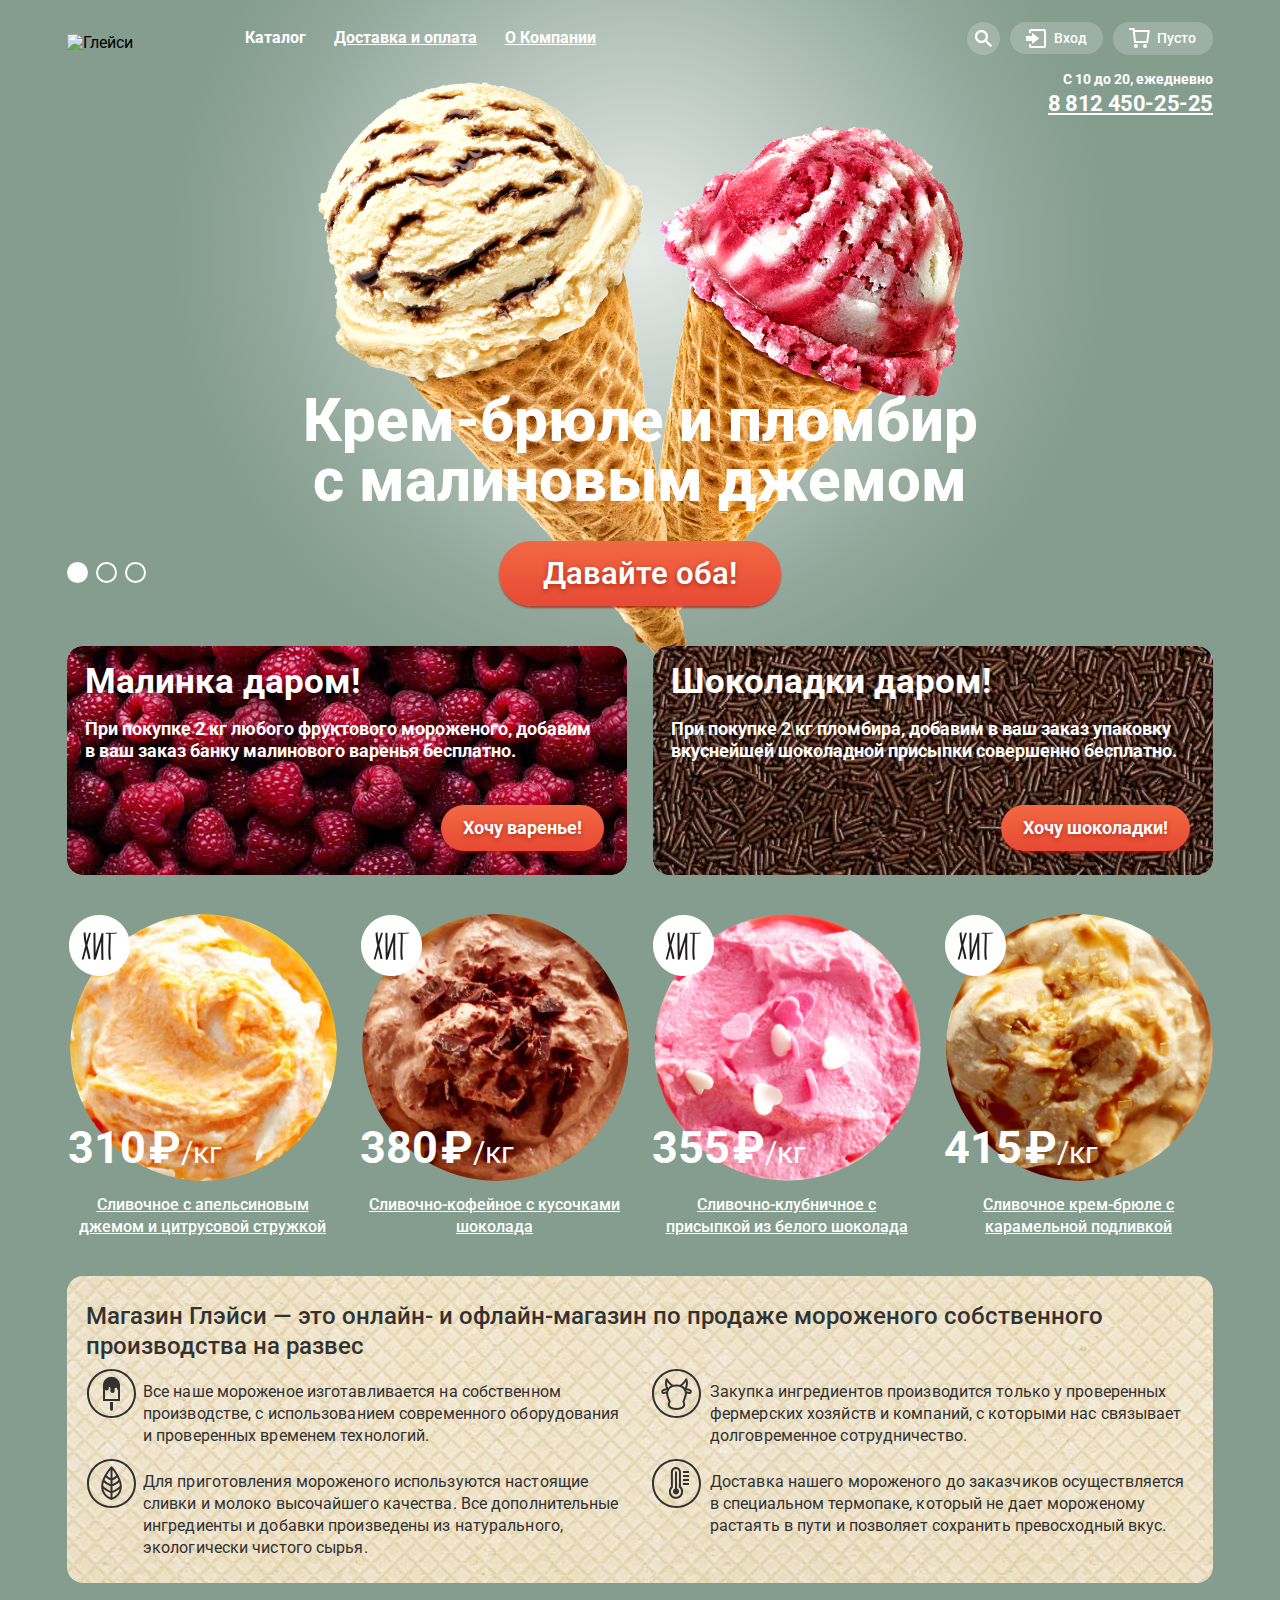
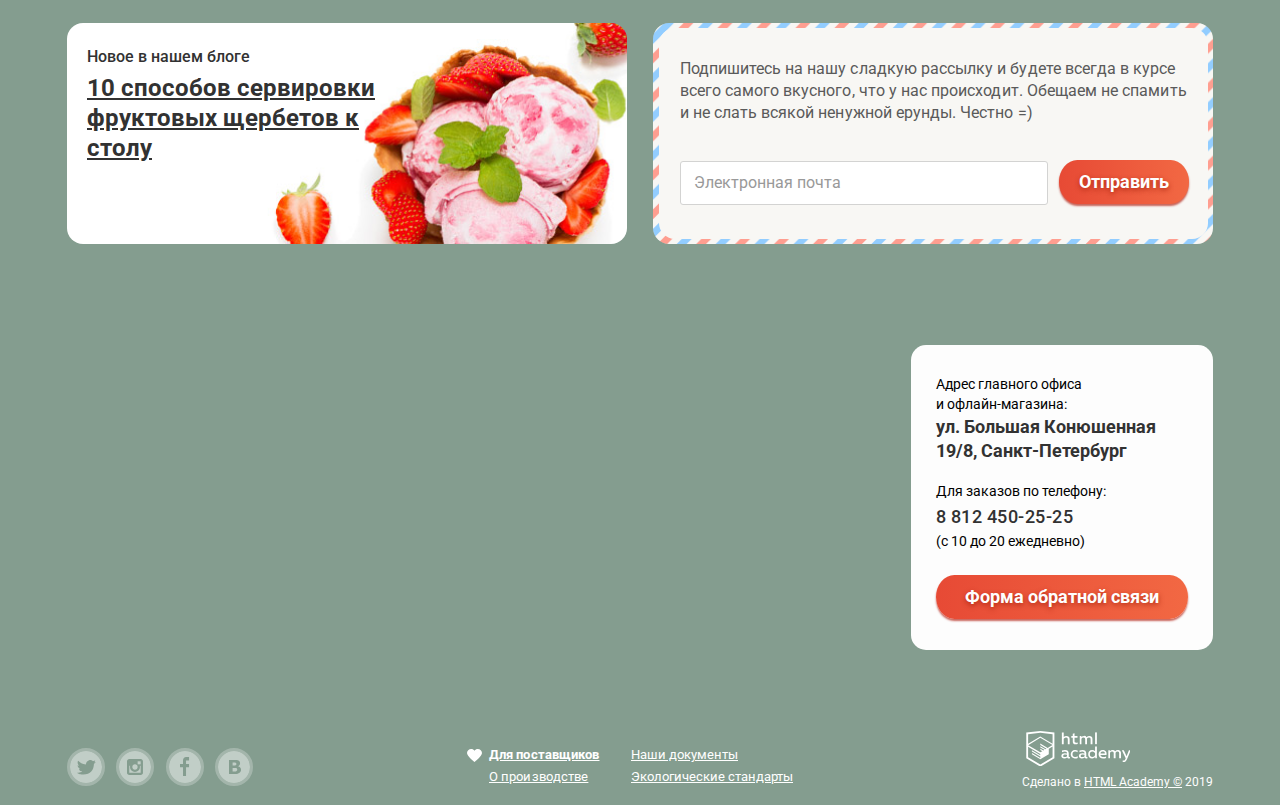
==== index.html @ bfd686e1 "исправления по замечаниям на базовые критерии. без форматирования кода" ====
<!DOCTYPE html>
<html lang="ru">
<head>
  <meta charset="utf-8">
  <title>HTML Academy: Глейси</title>
  <link href="https://fonts.googleapis.com/css?family=Roboto:400,500,700&display=swap&subset=cyrillic" rel="stylesheet">
  <link rel="stylesheet" href="css/normalize.css">
  <link rel="stylesheet" href="css/style.css">
</head>
<body>
<input class="visibility-hidden" type="radio" id="product-1" name="toggle" checked>
<input class="visibility-hidden" type="radio" id="product-2" name="toggle">
<input class="visibility-hidden" type="radio" id="product-3" name="toggle">
<div class="site-wrapper">
  <header class="main-header content-center">
    <div class="logo-index">
      <a><img src="img/logo.svg" width="154" height="64" alt="Глейси"></a>
    </div>
    <nav class="main-navigation list-none">
      <ul>
        <li class="upper-level"><a class="nav-up-anchor">Каталог</a>
          <ul class="main-navigation-catalog">
            <li>
              <a href="#" class="a-bold">Новинки</a>
            </li>
            <li>
              <a href="catalog.html">Сливочное</a>
            </li>
            <li>
              <a href="#">Щербеты</a>
            </li>
            <li>
              <a href="#">Фруктовый лёд</a>
            </li>
            <li>
              <a href="#">Мелорин</a>
            </li>
          </ul>
        </li>
        <li class="upper-level"><a href="#" class="nav-up-anchor">Доставка и оплата</a></li>
        <li class="upper-level"><a href="#" class="nav-up-anchor">О Компании</a></li>
      </ul>
    </nav>
    <div class="btn-search">
      <button class="btn-search"><span class="visibility-hidden">Поиск</span></button>
      <form action="https://echo.htmlacademy.ru/" name="search-form" method="get">
        <label for="search-field" class="visibility-hidden">Введите запрос для поиска</label>
        <input type="text" name="search-input" id="search-field" autofocus placeholder="Что ищем?">
      </form>
    </div>
    <div class="btn-user-navigation">
      <button class="btn-user-navigation">Вход</button>
      <div class="logon-div">
        <form action="https://echo.htmlacademy.ru/" name="logon-form" method="post">
          <label for="email-field" class="visibility-hidden">Введите логин для входа</label>
          <input type="email" name="email-input" id="email-field" placeholder="Электронная почта">
          <label for="password-field" class="visibility-hidden">Введите пароль для входа</label>
          <input type="password" name="password-input" id="password-field" placeholder="Пароль">
          <button type="submit" name="submit-logon-form" id="submit-logon" class="submit-logon">Войти</button>
          <div class="rem">
            <a href="#">Забыли пароль?</a>
            <a href="#">Новая регистрация</a>
          </div>
        </form>

      </div>
    </div>
    <div class="btn-shopping-basket">
      <button class="btn-shopping-basket">Пусто</button>
    </div>
  </header>

  <main class="main-index">
    <div class="sliders-offers-wrap content-center">
      <div class="sliders-offers">
        <div class="breadcrumbs-contacts">
          <div class="contacts">
            <p class="time">С 10 до 20, ежедневно</p>
            <a href="tel:+78124502525">8 812 450-25-25</a>
          </div>
        </div>
        <div class="fon-gradient"></div>
        <div class="slider-controls">
          <label for="product-1">Первый</label>
          <label for="product-2">Второй</label>
          <label for="product-3">Третий</label>
        </div>
        <div class="slider-block-1" id="slide1">
          <div class="slider-imgs">
            <div class="slider-img-0">
              <img src="img/slider-1-0.png" width="647" height="584" alt="Крем-брюле и пломбир с малиновым джемом">
            </div>
          </div>
          <div class="slider-order">
            <h3 class="slide-title">
              Крем-брюле и пломбир с малиновым джемом
            </h3>
            <a class="button slide-button" href="#">Давайте оба!</a></div>
        </div>

        <div class="slider-block-2" id="slide2">
          <div class="slider-imgs">
            <div class="slider-img-0">
              <img src="img/slider-2-0.png" width="644" height="582" alt="Шоколадный пломбир и лимонный сорбет">
            </div>
          </div>
          <div class="slider-order">
            <h3 class="slide-title">
              Шоколадный пломбир и лимонный сорбет
            </h3>
            <a class="button slide-button" href="#">Давайте оба!</a></div>
        </div>

        <div class="slider-block-3" id="slide3">
          <div class="slider-imgs">
            <div class="slider-img-0">
              <img src="img/slider-3-0.png" width="639" height="582" alt="Пломбир с помадкой и клубничный щербет">
            </div>
          </div>
          <div class="slider-order">
            <h3 class="slide-title">
              Пломбир с помадкой и клубничный щербет
            </h3>
            <a class="button slide-button" href="#">Давайте оба!</a></div>
        </div>
        <div class="promo-block">
          <div class="promo-1">
            <h3>Малинка даром!</h3>
            <p>При покупке 2 кг любого фруктового мороженого, добавим в ваш заказ банку малинового варенья бесплатно.</p>
            <a class="button" href="#">Хочу варенье!</a>
          </div>
          <div class="promo-2">
            <h3>Шоколадки даром!</h3>
            <p>При покупке 2 кг пломбира, добавим в ваш заказ упаковку вкуснейшей шоколадной присыпки совершенно бесплатно.
            </p>
            <a class="button" href="#">Хочу шоколадки!</a>
          </div>
        </div>
      </div>
    </div>
    <div class="product-wrap content-center">
      <div class="assortment list-none">
        <ul>
          <li class="product hit">
            <div class="product">
              <a href="#" class="img-product">
                <img src="img/catalog-1.jpg" width="267" height="267"
                     alt="Сливочное с апельсиновым джемом и цитрусовой стружкой" class="product">
              </a>
              <div class="price-description">
                <p class="price">310<span class="kg">/кг</span></p>
                <a href="#" class="product">Сливочное с апельсиновым джемом и цитрусовой стружкой</a>
              </div>
              <a class="button quick-view" href="#">Быстрый просмотр</a>
            </div>

          </li>

          <li class="product hit">
            <div class="product">
              <a href="#" class="img-product">
                <img src="img/catalog-2.jpg" width="267" height="267"
                     alt="Сливочно-кофейное с кусочками шоколада"
                     class="product">
              </a>
              <div class="price-description">
                <p class="price">380<span class="kg">/кг</span></p>
                <a href="#" class="product">Сливочно-кофейное с кусочками шоколада</a>
              </div>
              <a class="button quick-view" href="#">Быстрый просмотр</a>
            </div>

          </li>
          <li class="product hit">
            <div class="product">
              <a href="#" class="img-product">
                <img src="img/catalog-3.jpg" width="267" height="267"
                     alt="Сливочно-клубничное с присыпкой из белого шоколада"
                     class="product">
              </a>
              <div class="price-description">
                <p class="price">355<span class="kg">/кг</span></p>
                <a href="#" class="product">Сливочно-клубничное с присыпкой из белого шоколада</a>
              </div>
              <a class="button quick-view" href="#">Быстрый просмотр</a>
            </div>

          </li>
          <li class="product hit">
            <div class="product">
              <a href="#" class="img-product">
                <img src="img/catalog-4.jpg" width="267" height="267"
                     alt="Сливочное крем-брюле с карамельной подливкой"
                     class="product">
              </a>
              <div class="price-description">
                <p class="price">415<span class="kg">/кг</span></p>
                <a href="#" class="product">Сливочное крем-брюле с карамельной подливкой</a>

              </div>
              <a class="button quick-view" href="#">Быстрый просмотр</a>
            </div>

          </li>
        </ul>
      </div>
    </div>
    <h1 class="visibility-hidden">Глэйси — магазин по продаже мороженого собственного производства</h1>
    <div class="features-wrap content-center">
      <section class="features list-none">
        <h2>Магазин Глэйси — это онлайн- и офлайн-магазин по продаже мороженого собственного производства на развес</h2>
        <ul class="features">
          <li class="production">Все наше мороженое изготавливается на собственном производстве, с использованием
            современного оборудования и проверенных временем технологий.
          </li>
          <li class="ingredients">Закупка ингредиентов производится только у проверенных фермерских хозяйств и
            компаний, с которыми нас связывает долговременное сотрудничество.
          </li>
          <li class="manufacturing">Для приготовления мороженого используются настоящие сливки и молоко высочайшего
            качества. Все дополнительные ингредиенты и добавки произведены из натурального, экологически чистого
            сырья.
          </li>
          <li class="delivery">Доставка нашего мороженого до заказчиков осуществляется в специальном термопаке,
            который не дает мороженому растаять в пути и позволяет сохранить превосходный вкус.
          </li>
        </ul>
      </section>
    </div>
    <div class="news-subscription content-center">
      <article class="news-blog">
        <h2 class="news">Новое в нашем блоге</h2>
        <a href="#">10 способов сервировки фруктовых щербетов к столу</a>
      </article>
      <section class="subscription">
        <h2 class="visibility-hidden">Подпишитесь на нашу рассылку</h2>
        <div class="mail-content">
          <p>Подпишитесь на нашу сладкую рассылку и будете всегда в курсе всего самого вкусного, что у нас происходит.
            Обещаем не спамить и не слать всякой ненужной ерунды. Честно =)</p>
          <form action="https://echo.htmlacademy.ru/" name="subscription-form" method="post">
            <label for="subscription-email-field" class="visibility-hidden">Введите почту для подписки</label>
            <input type="email" name="subscription-email" id="subscription-email-field" placeholder="Электронная почта">
            <button type="submit" name="submit-subscription" id="submit-subscription-field" class="submit-subscription-field">Отправить</button>
          </form>
        </div>
      </section>
    </div>

    <div class="map-space">

      <iframe src="https://www.google.com/maps/embed?pb=!1m18!1m12!1m3!1d1998.5991043651616!2d30.320894616010335!3d59.938794181876204!2m3!1f0!2f0!3f0!3m2!1i1024!2i768!4f13.1!3m3!1m2!1s0x4696310fca5ba729%3A0xea9c53d4493c879f!2z0JHQvtC70YzRiNCw0Y8g0JrQvtC90Y7RiNC10L3QvdCw0Y8g0YPQuy4sIDE5LCDQodCw0L3QutGCLdCf0LXRgtC10YDQsdGD0YDQsywgMTkxMTg2!5e0!3m2!1sru!2sru!4v1561750440657!5m2!1sru!2sru" height="430" style="border:0" allowfullscreen></iframe>
      <div class="adress-wrap content-center">
        <div class="address">
          <p>Адрес главного офиса
            и офлайн-магазина:
          </p>
          <address>
            ул. Большая Конюшенная 19/8, Санкт-Петербург
          </address>
          <p>Для заказов по телефону:</p>
          <a href="tel:+78124502525">8 812 450-25-25</a>
          <p>(с 10 до 20 ежедневно)</p>
          <button class="btn-feedback feedback-btn" id="feedback-btn">Форма обратной связи</button>
        </div>
      </div>
    </div>
  </main>

  <footer class="main-footer content-center">
    <section class="footer-social list-none">
      <h2 class="visibility-hidden">Мы в социальных сетях</h2>
      <ul class="social-buttons">
        <li class="btn-twitter"><a href="https://twitter.com/#" target="_blank"><span class="visibility-hidden">twitter</span></a></li>
        <li class="btn-instagram"><a href="https://www.instagram.com/#" target="_blank"><span class="visibility-hidden">instagram</span></a></li>
        <li class="btn-facebook"><a href="https://www.facebook.com/#" target="_blank"><span class="visibility-hidden">facebook</span></a></li>
        <li class="btn-vk"><a href="https://vk.com/#" target="_blank"><span class="visibility-hidden">В контакте</span></a></li>
      </ul>
    </section>
    <section class="footer-info list-none">
      <h2 class="visibility-hidden">Информация и документы</h2>
      <ul class="footer-info">
        <li><a href="#" class="a-bold">Для поставщиков</a></li>
        <li><a href="#">Наши документы</a></li>
        <li><a href="#">О производстве</a></li>
        <li><a href="#">Экологические стандарты</a></li>
      </ul>
    </section>
    <section class="footer-copyrigh">
      <h2 class="visibility-hidden">Копирайт академии</h2>
      <a href="https://htmlacademy.ru/intensive/htmlcss" target="_blank"><img src="img/logo-htmlacademy-small.svg" width="108" height="39" alt="HTML Academy"></a>
      <p>Сделано в <a class="footer-href" href="https://htmlacademy.ru/intensive/htmlcss" target="_blank">HTML Academy ©</a> 2019</p>
    </section>
  </footer>
</div>

<div class="full-screen-field"></div>
<section class="feedback">

  <h2 class="visibility-hidden">Задайте свой вопрос</h2>
  <p>Мы обязательно вам ответим!</p>
  <form action="https://echo.htmlacademy.ru/" name="feedback-form" method="post">
    <label for="feedback-name-field" class="visibility-hidden">Введите Ваше имя</label>
    <input type="text" name="feedback-name" id="feedback-name-field" placeholder="Как вас зовут?" required>
    <label for="feedback-email-field" class="visibility-hidden">Введите почту для обратной связи</label>
    <input type="email" name="feedback-email" id="feedback-email-field" placeholder="Ваша почта для ответа?" required>
    <label for="feedback-question-field" class="visibility-hidden">Введите вопрос</label>
    <textarea name="feedback-question" id="feedback-question-field" cols="50" rows="6"
              placeholder="Напишите что-нибудь..." required></textarea>
    <button type="submit" name="submit-feedback-form" id="submit-feedback" class="submit-feedback">Отправить</button>
    <button type="button" class="feedback-close"><img src="img/feedback-close.svg" width="18" height="17" alt="Закрыть окно обратной связи"></button>
  </form>

</section>

<script src="js/script.js"></script>
</body>
</html>
---- css/style.css ----
html {
  box-sizing: border-box;
}

*, *::before, *::after {
  box-sizing: inherit;
}

body {
  width: 1200px;
  margin: 0 auto;

  background-color: #849d8f;

  font-family: "Roboto", "Arial", sans-serif;
}

img {
  max-width: 100%;
}

.visibility-hidden {
  position: absolute;
  top: 550px;

  clip: rect(0 0 0 0);

  width: 1px;
  height: 1px;
  margin: -1px;
}


.weight::after {
  content: " кг х";
}

.basket-price::after, .basket-price-summ::after {
  content: " Руб.";
}

span.kg::before {
  margin-left: 3px;

  content: "₽";

  font-size: 45px;
  font-weight: bold;
}

.main-footer a, .contacts a, .breadcrumbs a {
  color: #ffffff;
}

.main-footer a:hover, .contacts a:hover, .breadcrumbs a:hover {
  color: #ffbc9e;
}

.main-footer a:active, .main-header a:active, .breadcrumbs a:active {
  color: #ffbc9e;
}

.list-none ul {
  list-style-type: none;
}

.main-navigation a {
  color: #ffffff;

  font-size: 16px;
  font-weight: bold;
  line-height: 18px;
}

.main-navigation-catalog a {
  text-decoration: none;

  color: #323232;

  font-size: 14px;
  font-weight: normal;
  line-height: 16px;
}

.footer-info .a-bold {
  font-weight: bold;
}

.main-navigation-catalog li:hover {
  background-color: #fbded7;
}

.main-navigation-catalog li:active {
  color: #323232;
  background-color: #f6b5a5;
}

.main-navigation-catalog a:active {
  color: #323232;
}

.main-navigation-catalog .menu-activ {
  background-color: #d07058;
}

.menu-activ a {
  cursor: pointer;

  color: #ffffff;
}

.upper-level > a {
  padding-top: 6px;
  padding-right: 14px;
  padding-bottom: 7px;
  padding-left: 14px;

  border-radius: 16px;
}

.upper-level:hover > a, .nav-up-anchor:focus {
  cursor: pointer;
  text-decoration: none;

  color: #323232;
  background-color: rgb(247, 246, 243);
}

.upper-level > a:active {
  cursor: pointer;
  text-decoration: none;

  color: #323232;
  background-color: rgb(247, 246, 243);
  box-shadow: inset 0px 2px 1px 0px rgba(105, 105, 105, 1);
}


.btn-user-navigation, .btn-shopping-basket {
  color: #ffffff;

  font-size: 14px;
  font-weight: 500;
  line-height: 16px;
}

.btn-shopping-basket .filled {
  position: relative;

  color: #323232;
}

.logon-div a {
  color: #323232;
}

.contacts {
  color: #ffffff;

  font-size: 14px;
  font-weight: bold;
  line-height: 16px;
}

.contacts a {
  letter-spacing: -0.4px;

  font-size: 22px;
  line-height: 24px;
}

section.features {
  margin-top: -63px;

  border-radius: 16px;
  background-image: url("../img/background-features.jpg");
}

.features h2 {
  color: #323232;

  font-size: 24px;
  font-weight: 500;
  line-height: 30px;
}

.features li {
  letter-spacing: 0.1px;
  word-spacing: 0px;

  color: #323232;

  font-size: 16px;
  font-weight: normal;
  line-height: 22px;
}

article.news-blog {
  width: 560px;
  min-height: 220px;
  margin-bottom: 20px;

  border-radius: 16px;
  background-image: url("../img/background-strawberry.jpg");
  background-size: cover;
}

.news-blog h2 {
  margin-top: 23px;
  margin-bottom: 5px;
  margin-left: 20px;
  padding-right: 230px;

  color: #323232;

  font-size: 16px;
  font-weight: 500;
  line-height: 22px;
}

.news-blog a {
  display: block;

  max-width: 310px;
  padding-left: 20px;

  color: #323232;

  font-size: 24px;
  font-weight: bold;
  line-height: 30px;
}

section.subscription {
  position: relative;

  width: 560px;
  min-height: 220px;
  margin-bottom: 20px;

  border-radius: 16px;
  background-image: url("../img/mail-background.png");
  background-size: cover;
}

div.mail-content {
  position: relative;
  top: 0;
  right: 0;
  bottom: 0;
  left: 0;

  width: 549px;
  min-height: 211px;
  margin: 5px auto;

  border-radius: 16px;
  background-color: #f8f7f4;
}

.mail-content p {
  margin-top: 30px;
  margin-left: 21px;
  padding-right: 10px;

  letter-spacing: 0.05px;
}

.subscription p {
  margin-top: 0px;
  padding-top: 30px;

  color: #5a5a5a;

  font-size: 16px;
  font-weight: normal;
  line-height: 22px;
}

.subscription input {
  color: #999999;

  font-size: 16px;
  font-weight: normal;
  line-height: 24px;
}

.subscription button {
  color: #fefefe;
  border: none;

  font-size: 18px;
  font-weight: bold;
  line-height: 24px;
}

.footer-info a {
  color: #ffffff;

  font-size: 13px;
  font-weight: normal;
  line-height: 18px;
}


.footer-copyrigh, .footer-copyrigh a {
  color: #fefefe;

  font-size: 12px;
  font-weight: normal;
  line-height: 18px;
}

.breadcrumbs a {
  font-size: 14px;
  font-weight: normal;
  line-height: 16px;
}

.breadcrumbs li:last-of-type a {
  color: #ffffff;
}

.header-catalog {
  color: #ffffff;

  font-size: 35px;
  font-weight: bold;
  line-height: 41px;
}

.price {
  color: #ffffff;

  font-size: 45px;
  font-weight: bold;
  line-height: 45px;
}

.price .kg {
  font-size: 30px;
  font-weight: normal;
}

a.product {
  color: #ffffff;

  font-size: 16px;
  font-weight: 500;
  line-height: 22px;
}

.assortment img {
  width: 267px;
  height: 267px;

  border-radius: 50%;
}

button.btn-search {
  width: 33px;
  height: 33px;

  border: none;
  border-radius: 50%;
  background-color: rgba(255, 255, 255, 0.2);
  background-image: url("../img/search-icon.png");
  background-repeat: no-repeat;
  background-position: 50% 50%;
  background-size: auto auto;
}

.btn-search:hover button {
  cursor: pointer;

  border: none;
  background-color: #f8f7f4;
  background-image: url("../img/search-icon-hover.png");
}

.btn-search:hover form {
  display: block;
}

button.btn-user-navigation {
  width: 93px;
  height: 32px;
  padding-right: 16px;

  text-align: right;

  border: none;
  border-radius: 16px;
  background-color: rgba(255, 255, 255, 0.2);
  background-image: url("../img/login-icon.png");
  background-repeat: no-repeat;
  background-position: 16px 50%;
  background-size: auto auto;
}

.btn-user-navigation:hover .btn-user-navigation {
  cursor: pointer;

  color: #323232;
  border: none;
  background-color: #f8f7f4;
  background-image: url("../img/login-icon-hover.png");
}

button.btn-shopping-basket {
  width: 100px;
  height: 33px;
  padding-right: 17px;

  text-align: right;

  border: none;
  border-radius: 16px;
  background-color: rgba(255, 255, 255, 0.2);
  background-image: url("../img/empty-basket-icon.svg");
  background-repeat: no-repeat;
  background-position: 16px 50%;
  background-size: auto auto;
}

button.btn-shopping-basket.filled {
  width: 117px;
  height: 32px;
  padding-right: 17px;

  text-align: right;

  border: none;
  border-radius: 16px;
  background-color: rgba(248, 247, 244, 0.99);
  background-image: url("../img/filled-basket-icon.svg");
  background-repeat: no-repeat;
  background-position: 16px 50%;
  background-size: auto auto;
}

.breadcrumbs ul {
  margin: 15px 0px 0px 0px;
  padding: 0px;
}

.breadcrumbs li {
  display: inline;

  margin-left: 0px;
}

.breadcrumbs li:not(:last-of-type)::after {
  padding-right: 2px;
  padding-left: 6px;

  content: "»";

  color: #ffffff;
}

/*body {*/
/*  width: auto;*/
/*}*/

.content-center {
  width: 1200px;
  margin: 0 auto;
  padding: 0px 27px;

}

.main-header {
  position: relative;
  z-index: 35;

  display: flex;

  margin-bottom: 5px;



  justify-content: flex-start;
  align-items: center;
}

.logo-index {
  min-width: 154px;
  margin-top: 9px;
  margin-right: 10px;
}

.main-navigation ul {
  position: relative;

  display: flex;

  padding: 0;

  flex-wrap: wrap;
}

.main-navigation {
  margin-right: auto;
}

.btn-shopping-basket {
  margin-right: 0px;
  margin-left: 5px;
}

.btn-user-navigation {
  margin-left: 5px;
}

.sliders-offers {
  position: relative;

  min-height: 807px;
  margin-bottom: 69px;
}

.fon-gradient {
  position: absolute;
  z-index: 0;
  top: -82px;
  left: 0px;

  width: 100%;
  height: 100%;

  background: radial-gradient(circle closest-corner at 50% 31%, rgba(255, 255, 255, 0.8) 0%, rgba(255, 255, 255, 0.1) 60%, rgba(255, 255, 255, 0.0) 75%);
}

.features {
  min-height: 201px;
  margin-bottom: 40px;
}

.features h2 {
  padding-top: 25px;
  padding-left: 19px;

}

ul.features {
  display: flex;


  flex-wrap: wrap;
}

.features li:nth-child(odd) {
  margin-right: 48px;
}

.features li {
  position: relative;

  max-width: 483px;
  margin-right: auto;
  margin-bottom: 24px;
  margin-left: 36px;
}

.features li::before {
  position: absolute;
  top: -12px;
  left: -56px;
}

.features li:nth-child(even)::before {
  position: absolute;
  top: -12px;
  left: -58px;
}

li.production::before {
  content: url("../img/ice-cream.svg");
}

li.ingredients::before {
  content: url("../img/cow.svg");
}

li.manufacturing::before {
  content: url("../img/leaf.svg");
}

li.delivery::before {
  content: url("../img/thermometer.svg");
}

.news-subscription {
  display: flex;

  margin-bottom: 40px;


  flex-wrap: wrap;
  align-content: center;
  justify-content: space-between;
}

.map-space {
  position: relative;

  width: 100%;
  height: 430px;
  margin-top: -20px;
}

.adress-wrap {
  position: absolute;
  top: 0px;
  left: 18.3%;

  background-color: #fff;
}

.main-footer {
  display: flex;

  margin-top: 15px;



  justify-content: space-between;
}

ul.footer-info {
  position: relative;

  display: flex;

  max-width: 315px;
  padding-left: 0px;



  flex-wrap: wrap;

}

.footer-info li:nth-child(odd) {
  width: 151px;
  padding-left: 9px;
  padding-bottom: 3px;

  letter-spacing: 0.1px;
}

.footer-info li:first-child::before {
  position: absolute;
  top: 3px;
  left: -13px;

  content: url("../img/heart-icon.svg");
}

ul.social-buttons {
  display: flex;

  min-width: 186px;
  padding-left: 0px;
padding-top: 3px;


  justify-content: space-between;
}

.breadcrumbs-contacts {
  position: relative;
  z-index: 1;

  display: flex;

  width: auto;
  margin-bottom: 0px;
  padding-bottom: 0px;



  justify-content: flex-start;
}

.breadcrumbs {
  margin-left: 0px;
}

.contacts {
  margin-right: 0px;
  margin-left: auto;
  padding-bottom: 0px;

  text-align: right;
}

.contacts p {
  margin: -10px 0px;
  padding-top: 0px;
  padding-bottom: 15px;
}

.contacts a {
  margin: 0px;
  padding: 0px;
}

.assortment ul {
  display: flex;

  margin: 0px;
  padding: 0px;



  flex-wrap: wrap;
}

li.product {
  position: relative;

  width: 292px;
  margin-top: -48px;

  border-radius: 5px;

}

.filters {
  min-height: 135px;
  margin-bottom: 83px;


}

h1.header-catalog {
  margin: 3px 0px 0px 0px;
  padding: 0px;

  letter-spacing: -0.1px;
}


ul.main-navigation-catalog {
  position: absolute;
  top: -444px;
  left: -7px;

  display: block;

  margin: 0px 0px 0px 0px;
  padding: 8px 0px 0px 0px;

  border-radius: 4px;
  background-color: #f8f7f4;
  box-shadow: 0px 20px 20px 0px rgba(0, 0, 0, 0.4);
}

.main-navigation-catalog li {
  padding: 8px 22px 5px 20px;

}

.main-navigation-catalog li:first-of-type {
  padding-top: 0px;
  padding-bottom: 11px;

  border-bottom: 1px solid gray;
}

.main-navigation-catalog li:last-of-type {
  margin-bottom: 7px;
}

.upper-level:hover ul.main-navigation-catalog, .nav-up-anchor:focus + .main-navigation-catalog {
  top: 44px;

  display: block;
}

.main-navigation-catalog:focus-within {
  top: 44px;
}



div.btn-search, div.btn-user-navigation {
  position: relative;
}

.btn-search form {
  position: absolute;
  top: 50px;
  right: 0px;

  display: none;

  min-width: 341px;
  min-height: 84px;

  text-align: center;

  border-radius: 6px;
  background-color: #f8f7f4;
  box-shadow: 0px 20px 20px 0px rgba(0, 0, 0, 0.4);
}

.btn-search input {
  display: inline-block;

  min-width: 310px;
  height: 42px;
  margin-top: 21px;
  padding-left: 13px;

  color: #999999;
  border: 1px solid #d3d3d2;
  border-radius: 3px;

  font-size: 14px;
  font-weight: normal;
  line-height: 24px;
}

.btn-user-navigation form {
  position: absolute;
  top: 50px;
  right: 0px;

  display: none;

  min-width: 277px;
  min-height: 214px;

  text-align: center;

  border-radius: 6px;
  background-color: #f8f7f4;
  box-shadow: 0px 20px 20px 0px rgba(0, 0, 0, 0.4);
}

.btn-user-navigation:hover form {
  display: block;
}

.btn-user-navigation input {
  display: inline-block;
  float: left;

  min-width: 240px;
  /*height: 42px;*/
  margin-top: 21px;
  margin-bottom: 1px;
  margin-left: 20px;
  padding: 8px 13px;

  color: #999999;
  border: 1px solid #d3d3d2;
  border-radius: 3px;

  font-size: 14px;
  font-weight: normal;
  line-height: 24px;
}

.btn-user-navigation #submit-logon {
  float: left;

  margin: 20px 20px 0px 20px;
  padding: 10px 25px;

  color: #fefefe;
  border: none;
  border-radius: 25px/30px;
  background-color: #ec593c;

  font-size: 18px;
  font-weight: bold;
  line-height: 24px;
}

.rem {
  float: left;
  margin-top: 22px;

  text-align: left;
}

.rem a {
  display: block;

  padding: 0px 0px 5px 0px;

  font-size: 13px;
  font-weight: normal;
  line-height: 16px;
}


.feedback {
  position: fixed;
  z-index: 99;
  top: 50%;
  left: 50%;

  display: none;

  min-width: 477px;
  max-width: 477px;
  min-height: 442px;
  max-height: 442px;
  margin-top: -239px;
  margin-left: -237px;

  text-align: left;

  border-radius: 8px;
  background-color: #f8f7f4;

  animation-delay: 0.2s;
  animation: show-block 1s 1;
  animation-fill-mode: forwards;

}


@keyframes show-block {
  0% {
    opacity: 0;
    animation-timing-function: ease-in;
  }
  100% {
    opacity: 1;
  }
}

.feedback p {
  margin-top: 15px;
  margin-bottom: 20px;
  margin-left: 23px;

  font-size: 24px;
  font-weight: 500;
  line-height: 28px;
}

.feedback input {
  display: inline-block;

  min-width: 267px;
  height: 44px;
  margin-bottom: 20px;
  margin-left: 24px;
  padding-left: 13px;

  color: #999999;
  border: 1px solid #d3d3d2;
  border-radius: 3px;

  font-size: 16px;
  font-weight: normal;
  line-height: 24px;
}

.feedback textarea {
  max-width: 428px;
  margin-left: 24px;
  padding: 10px 13px 16px 13px;

  border: 1px solid #d3d3d2;
  border-radius: 3px;

}

.feedback button {
  float: right;

  margin: 25px 23px 0px 20px;
  padding: 10px 25px;

  color: #fefefe;
  border: none;
  border-radius: 25px/30px;
  background-color: #ec593c;

  font-size: 18px;
  font-weight: bold;
  line-height: 24px;
}

.mail-content input {
  display: inline-block;

  min-width: 368px;
  height: 44px;
  margin-top: 20px;
  margin-bottom: 20px;
  margin-left: 21px;
  padding-left: 13px;

  color: #999999;
  border: 1px solid #d3d3d2;
  border-radius: 3px;

  font-size: 16px;
  font-weight: normal;
  line-height: 24px;
}

.mail-content button {
  margin: 20px 0px 0px 7px;
  padding: 10px 20px;

  color: #fefefe;
  border: none;
  border-radius: 25px/30px;
  background-color: #ec593c;

  font-size: 18px;
  font-weight: bold;
  line-height: 24px;
}

.social-buttons li {
  opacity: 0.5;
  border: rgba(255, 255, 255, 0.5) solid 3px;
  border-radius: 50%;
}

.social-buttons li:hover {
  opacity: 1;
}

.social-buttons li:active {
  opacity: 0.5;
}

.btn-twitter a {
  display: block;

  width: 32px;
  height: 32px;

  background-image: url("../img/twitter-icon.svg");
}

.btn-instagram a {
  display: block;

  width: 32px;
  height: 32px;

  background-image: url("../img/instagram.svg");
}

.btn-facebook a {
  display: block;

  width: 32px;
  height: 32px;

  background-image: url("../img/facebook-icon.svg");
}

.btn-vk a {
  display: block;

  width: 32px;
  height: 32px;

  background-image: url("../img/vk-icon.svg");
}

.footer-copyrigh img {
  padding: 2px 0px;
}

.footer-copyrigh p {
  margin-top: 0px;
}

.price-description {
  position: relative;
  z-index: 215;

  margin-top: -106px;
  margin-left: -2px;
  padding-bottom: 75px;

}

p.price {
  width: 155px;
  margin-bottom: 19px;
  margin-left: 9px;
}

.price-description a {
  display: block;

  padding: 0px 17px;

  text-align: center;
}

div.product {
  min-height: 405px;
  margin-top: 5px;
  padding-left: 5px;

  text-align: center;
}

section.assortment {
  width: 1200px;
  margin-left: -12px;
}

div.assortment {
  width: 1200px;
  margin-left: -12px;
}

.paginator {
  height: 54px;

  border-bottom: 1px solid #ffffff;
  padding-bottom: 56px;
  margin-bottom: 17px;
}

.activ-page > a {
  padding-top: 6px;
  padding-right: 14px;
  padding-bottom: 7px;
  padding-left: 14px;

  border-radius: 16px;
  background-color: #d07058;

}

.checkout-section {
  position: absolute;
  top: 59px;
  right: 27px;

  display: none;

  width: 540px;
  margin: 0px 0px 0px 0px;
  padding: 0px 0px 0px 0px;

  border-radius: 4px;
  background-color: #f8f7f4;
  box-shadow: 0px 20px 20px 0px rgba(0, 0, 0, 0.4);
}

.checkout-section a {
  text-decoration: none;

  color: #323232;
}

.btn-shopping-basket:hover .checkout-section {
  display: block;
}

.main-navigation-catalog li {
  padding: 8px 22px 5px 20px;

}

a.checkout-btn {
  float: right;

  margin: -2px 15px 21px 20px;
  padding: 10px 15px;

  color: #fefefe;
  border: none;
  border-radius: 25px/30px;

  font-size: 18px;
  font-weight: bold;
  line-height: 24px;

}


button.cancel-btn {
  padding-left: 0px;

  border: none;
  background-color: transparent;
}

.checkout-section table {
  margin-top: 17px;
  margin-left: 15px;

  border-collapse: collapse;

  color: #323232;

  font-size: 13px;
  font-weight: normal;
  line-height: 16px;
}


.checkout-section td {
  padding-bottom: 20px;
}

.last-row td {
  padding-bottom: 18px;

  border-bottom: 1px solid black;

}

td.cancel-btn {
  width: 25px;
}

td.midget-img {
  width: 45px;
}

td.article-icecream {
  width: 225px;
}

td.weight {
  width: 70px;
  padding-left: 25px;
}

td.basket-price {
  width: 70px;

  color: #999999;
}

td.basket-price-summ {
  width: 76px;
  padding-left: 9px;
}

p.total-price {
  padding-right: 13px;

  text-align: right;

  color: #323232;

  font-size: 15px;
  font-weight: bold;
  line-height: 18px;
}

.submit-logon, .submit-feedback, .submit-subscription-field, .checkout-btn, .feedback-btn {
  background: linear-gradient(90deg, rgb(231, 74, 53) 0%, rgb(242, 104, 67) 100%);
  box-shadow: 0px 2px 2px 0px rgba(172, 16, 0, 0.64);
  text-shadow: 0px 2px 5px rgba(160, 32, 11, 0.76);
}

.submit-logon:hover, .submit-feedback:hover, .submit-subscription-field:hover, .checkout-btn:hover, .feedback-btn:hover {
  background: linear-gradient(90deg, rgba(255, 255, 255, 0.2) 0%, rgba(255, 255, 255, 0.2) 100%),
  linear-gradient(90deg, rgb(231, 74, 53) 0%, rgb(242, 104, 67) 100%);
  box-shadow: 0px 2px 2px 0px rgba(172, 16, 0, 1);
  text-shadow: 0px 2px 5px rgba(160, 32, 11, 0.76);
}

.submit-logon:active, .submit-feedback:active, .submit-subscription-field:active, .checkout-btn:active, .feedback-btn:active {
  background: linear-gradient(90deg, rgba(0, 0, 0, 0.07) 0%, rgba(0, 0, 0, 0.07) 100%),
  linear-gradient(90deg, rgb(242, 104, 67) 0%, rgb(231, 74, 53) 100%);
  box-shadow: inset 0px 2px 2px 0px rgba(148, 39, 24, 1);
  text-shadow: 0px 2px 5px rgba(160, 32, 11, 0.76);
}

.pagination {
  display: flex;
  float: right;

  margin-top: 0px;



  align-content: flex-start;
}

.pagination a {
  display: block;

  width: 27px;
  height: 26px;
  margin-left: 2px;
  padding-top: 4px;

  text-align: center;
  text-decoration: none;

  color: #fff;
  border-radius: 50%;

  font-size: 16px;
  font-weight: 500;
  line-height: 18px;
}

.pagination a {
  color: #fff;
  background-color: transparent;
}

.pagination a:hover:not(.active):not(.next-page):not(.previos-page):not(:active) {
  background-color: rgba(255, 255, 255, 0.2);
}

.pagination .active, .pagination a:active {
  color: #353535;
  background-color: #fff;
}

a.next-page {
  width: 22px;

  background-image: url("../img/arrow-page-next.png");
  background-repeat: no-repeat;
  background-position: right;
}

.previos-page {
  background-image: url("../img/arrow-page-previos.png");
  background-repeat: no-repeat;
  background-position: left;
}

div.address {
  position: absolute;
  top: 61px;
  right: 247px;

  width: 302px;
  min-height: 305px;
  padding-top: 15px;
  padding-left: 25px;

  text-align: left;

  border-radius: 15px;
  background-color: rgba(255, 255, 255, 0.98);

}

.address p {
  margin-bottom: 1px;
  padding-right: 100px;

  font-size: 14px;
  font-weight: normal;
  line-height: 20px;
}
.address p:first-child { padding-right: 125px;}

.address address {
  margin-bottom: 18px;
  padding-right: 25px;

  color: #323232;

  font-size: 18px;
  font-weight: bold;
  font-style: normal;
  line-height: 24px;
}

.address a {
  display: block;

  margin-top: 5px;

  text-decoration: none;
  letter-spacing: 0.5px;

  color: #323232;

  font-size: 18px;
  font-weight: 500;
  line-height: 22px;
}

.address p:last-of-type {
  margin-top: 3px;
  margin-bottom: 24px;
}

.address button {
  margin-bottom: 31px;
  padding: 10px 29px;


  color: #fefefe;
  border: none;
  border-radius: 25px/30px;

  font-size: 18px;
  font-weight: bold;
  line-height: 24px;
}

.slider-imgs {
  position: relative;

  width: 100%;
}

.slider-block-1 .slider-img-1 {
  position: absolute;
  z-index: 1;
  top: -34px;
  left: 150px;

  width: 50%;
  height: 584px;

  background: url("../img/slider-1-1.png") center no-repeat;
}

.slider-block-1 .slider-img-2 {
  position: absolute;
  z-index: 0;
  top: 9px;
  right: 129px;

  width: 50%;
  height: 519px;

  background: url("../img/slider-1-2.png") center no-repeat;
}

.slider-block-2 .slider-img-1 {
  position: absolute;
  z-index: 1;
  top: -34px;
  left: 150px;

  width: 50%;
  height: 584px;

  background: url("../img/slider-2-1.png") center no-repeat;
}

.slider-block-2 .slider-img-2 {
  position: absolute;
  z-index: 0;
  top: 9px;
  right: 129px;

  width: 50%;
  height: 519px;

  background: url("../img/slider-2-2.png") center no-repeat;
}

.slider-block-3 .slider-img-1 {
  position: absolute;
  z-index: 1;
  top: -34px;
  left: 150px;

  width: 50%;
  height: 584px;

  background: url("../img/slider-3-1.png") center no-repeat;
}

.slider-block-3 .slider-img-2 {
  position: absolute;
  z-index: 0;
  top: 9px;
  right: 129px;

  width: 50%;
  height: 519px;

  background: url("../img/slider-3-2.png") center no-repeat;
}

.slider-order {
  position: absolute;
  z-index: 5;
  top: 310px;
  left: 50%;

  width: 700px;
  margin-left: -350px;

  text-align: center;
}

.slide-title {
  margin: 0 auto;
  margin-bottom: 30px;

  color: #ffffff;

  font-size: 60px;
  font-weight: 800;
  line-height: 60px;
}

.button {
  display: inline-block;

  padding: 12px 44px;

  cursor: pointer;
  text-align: center;
  vertical-align: top;
  text-decoration: none;

  color: #ffffff;
  border: none;
  border-radius: 50px;
  background: #f26843;
  background: linear-gradient(to bottom, #f26843 0%, #e74a35 100%);
  box-shadow: 0 2px 2px rgba(172, 16, 0, 0.64);
  text-shadow: 0 2px 5px rgba(160, 32, 11, 0.76);

  font-size: 31px;
  font-weight: 600;
  line-height: 41px;
}

.button:hover {
  background: linear-gradient(to bottom, #f58669 0%, #ec6f5e 100%);
  box-shadow: 0 2px 2px rgba(172, 16, 0, 1);
}

.button:active {
  background: linear-gradient(to bottom, #d84732 0%, #e1613e 100%);
  box-shadow: inset 0 2px 2px rgba(172, 16, 0, 1);
}

.slider-controls label {
  display: inline-block;

  width: 21px;
  height: 21px;
  margin-right: 8px;

  cursor: pointer;
  vertical-align: top;

  border: 2px solid #ffffff;
  border-radius: 50%;
  background-color: transparent;
}

.slider-controls {
  position: absolute;
  z-index: 20;
  top: 481px;
  left: 0;

  font-size: 0;
}

.site-wrapper {
  width: 100%;
  height: 100%;

  background-color: #eee;
}

#product-1:checked ~ .site-wrapper {
  transition: background-image 1.3s ease, background-color 1.3s ease;

  background-color: #849d8f;
}

#product-2:checked ~ .site-wrapper {
  transition: background-image 1.3s ease, background-color 1.3s ease;

  background-color: #8996a6;
}

#product-3:checked ~ .site-wrapper {
  transition: background-image 1.3s ease, background-color 1.3s ease;

  background-color: #9d8b84;
}

#product-1:checked ~ .site-wrapper label[for="product-1"],
#product-2:checked ~ .site-wrapper label[for="product-2"],
#product-3:checked ~ .site-wrapper label[for="product-3"] {
  background-color: #ffffff;
}

.slider-block-1, .slider-block-2, .slider-block-3 {
  display: none;
}


#product-1:checked ~ .site-wrapper #slide1,
#product-2:checked ~ .site-wrapper #slide2,
#product-3:checked ~ .site-wrapper #slide3 {
  display: block;

  background-color: #cccccc;
}

.promo-block {
  position: relative;
  z-index: 3;

  display: flex;

  min-height: 229px;
  padding-top: 530px;

  color: #ffffff;

  justify-content: space-between;
}

.promo-1 {
  float: left;

  width: 560px;
  min-height: 229px;
  margin-left: 0px;

  border-radius: 16px;
  background: url("../img/promo-1-fon.jpg") center no-repeat;
  background-size: cover;
}

.promo-2 {
  float: right;

  width: 560px;
  min-height: 229px;
  margin-right: 0px;

  border-radius: 16px;
  background: url("../img/promo-2-fon.jpg") center no-repeat;
  background-size: cover;
}

.promo-block h3 {
  margin: 15px 0px 16px 18px;

  font-size: 35px;
  font-weight: bold;
  line-height: 41px;
}

.promo-block p {
  margin: 0px;
  padding-left: 18px;
  padding-right: 25px;

  font-size: 18px;
  font-weight: bold;
  line-height: 22px;
}

.promo-block .button {
  float: right;

  margin-right: 23px;
  margin-top: 43px;
  margin-bottom: 23px;
  padding: 11px 22px;

  font-size: 18px;
  font-weight: bold;
  line-height: 24px;
}

li.hit::before {
  position: absolute;
  z-index: 217;
  top: 6px;
  left: 14px;

  content: url("../img/index-catlog-hit.png");
}

.filters form {
  color: #ffffff;
}

.filter-up-row {
  display: flex;

  margin-bottom: 16px;
  padding-top: 25px;
}

.filters fieldset {
  margin: 0 15px 0 0;
  padding: 0;

  border: none;
}

.filters legend {
  margin-bottom: 7px;
  margin-left: 15px;

  color: #fff;

  font-size: 14px;
  font-weight: normal;
  line-height: 16px;
}

.filter-background {
  padding: 7px 12px;

  border-radius: 25px;
  background-color: rgba(255, 255, 255, .3);
}

.filter-sorting {
  /*margin-top: -1px;*/
  min-width: 170px;
  padding: 0px 17px 0px 0px;
  color: inherit;
  border: none;
  background-color: transparent;


  -webkit-appearance: none;
  -moz-appearance: none;
  appearance: none;
}

.filter-sorting:hover {
  cursor: pointer;

  color: #323232;
}

.filter-sorting option {
  color: #323232;
}

.filter-sorting::-ms-expand {
  display: none;
}

.sorting {
  position: relative;
  /*min-width: 193px;*/
}

.sorting span {
  position: absolute;
  top: 12px;
  right: 14px;

  width: 11px;
  height: 10px;

  pointer-events: none;

  background-image: url("../img/filter-icon-white.png");
}

.filter-sorting:hover + span {
  background-image: url("../img/filter-icon-black.png");
}


.price-controls label::after {
  content: " руб.";
}

.price-controls input {
  width: 26px;

  color: inherit;
  border: none;
  background-color: transparent;

  font-size: inherit;
  font-weight: inherit;
  line-height: inherit;

}

.ranges .filter-background {
  width: 220px;
  /*height: 37px;*/
}

legend.price-controls {
  margin-bottom: 4px;
}

.range-control {
  display: flex;

  width: auto;
  height: 22px;
  padding: 1px 10px;


  align-items: center;
  justify-content: space-between;
}

.scale-start {
  display: inline-block;

  width: 13px;
  height: 5px;

  background: rgba(255, 255, 255, .3);
}

.scale-end {
  display: inline-block;

  width: 45px;
  height: 5px;

  background: rgba(255, 255, 255, .3);
}

.range-price {
  display: inline-block;

  width: auto;
  height: 5px;

  background: rgba(255, 255, 255, 1);


  flex-grow: 1;
}

.range-toggle-min {
  width: 20px;
  height: 20px;

  cursor: pointer;

  border-radius: 50%;
  background-color: #ababab;
  box-shadow: inset 0px 0px 0px 8px #ffffff;
}

.range-toggle-min:hover {
  width: 22px;
  height: 22px;
}

.range-toggle-max {
  width: 20px;
  height: 20px;

  cursor: pointer;

  border-radius: 50%;
  background-color: #ababab;
  box-shadow: inset 0px 0px 0px 8px #ffffff;
}

.range-toggle-max:hover {
  width: 22px;
  height: 22px;
}

.fat-content ul {
  display: flex;

  min-width: 389px;
  min-height: 20px;
  margin: 0px 0px;
  padding-top: 2px;
  padding-left: 37px;

  list-style-type: none;


  justify-content: space-between;
  align-items: center;
}

.fat-content li {
  position: relative;

  margin-right: 4px;
  margin-left: -4px;

  font-size: 16px;
  font-weight: normal;
  line-height: 18px;
}

.fat-content label::before {
  position: absolute;
  top: -3px;
  left: -31px;

  width: 22px;
  height: 22px;

  content: "";

  opacity: 0.8;
  border: 3px solid #ffffff;
  border-radius: 50%;
}

.fat-content label {
  opacity: 0.8;
}

.radio-fat {
  display: none;
}

.radio-fat:checked ~ label::after {
  position: absolute;
  top: 4px;
  left: -24px;

  width: 8px;
  height: 8px;

  content: "";

  opacity: 0.8;
  border-radius: 50%;
  background-color: #ffffff;
}

.filter-down-row {
  display: flex;

  width: 860px;


  align-items: center;
  justify-content: space-between;
}

.filters-submit {
  padding: 6px 28px;

  cursor: pointer;

  color: #fff;
  border: 2px solid #fff;
  border-radius: 25px;
  background-color: rgba(255, 255, 255, .2);


  align-self: flex-end;
}

.filters-submit:hover {
  color: #323232;
  background-color: #ffffff;
}

.filters-submit:active {
  color: #323232;
  border-color: #eaeaea;
  background-color: #eaeaea;
  box-shadow: 0px -2px 1px 0px rgba(105, 105, 105, 1);
}

.fillers ul {
  display: flex;

  min-width: 389px;
  min-height: 20px;
  margin: 0px 0px;
  padding-top: 2px;
  padding-left: 37px;

  list-style-type: none;


  flex-wrap: nowrap;
  justify-content: space-between;
  align-items: center;
}

.checkbox-filter {
  display: none;
}

.fillers li {
  position: relative;

  padding-right: 55px;
}

.fillers li:last-of-type {
  margin-right: 0px;
  padding-right: 5px;
}

.checkbox-filter + label {
  opacity: 0.8;

  font-size: 16px;
  font-weight: normal;
  line-height: 18px;
}

.checkbox-filter ~ label::before {
  position: absolute;
  z-index: 5;
  top: -4px;
  left: -35px;

  width: 24px;
  height: 24px;

  content: "";

  opacity: 0.8;
  background-image: url(../img/filter-checkbox-off.svg);
  background-repeat: no-repeat;
  background-position: 0 0;
}

.checkbox-filter ~ label {
  opacity: 0.8;
}

.checkbox-filter:checked + label::before {
  background-image: url(../img/filter-checkbox-on.svg);
}

.checklist:hover label::before, .checklist:hover label::after, .checklist:hover label {
  opacity: 1;
}

.checkbox-filter:disabled ~ label::before, .checkbox-filter:disabled ~ label::after, .checkbox-filter:disabled ~ label {
  cursor: default;

  opacity: 0.4;
}


.radio-fat:hover ~ label::before, .radio-fat:hover ~ label::after, .radio-fat:hover ~ label {
  opacity: 1;
}

.filter-option label {
  cursor: pointer;
}

.btn-search input:hover {
  border-width: 2px;
  outline: 0;
  outline-offset: 0;
}

.btn-search input:focus {
  border-color: rgba(46, 136, 2288, 0.52);
  outline: 0;
  outline-offset: 0;
}

.btn-search input {
  color: #323232;
  outline: 0;
  outline-offset: 0;

  font-weight: bold;
}

.btn-search input::-webkit-input-placeholder {
  color: #999999;

  font-weight: normal;
}

.btn-search input:-ms-input-placeholder {
  color: #999999;

  font-weight: normal;
}

.btn-search input::-ms-input-placeholder {
  color: #999999;

  font-weight: normal;
}

.btn-search input::placeholder {
  color: #999999;

  font-weight: normal;
}

.btn-user-navigation input:hover {
  border-width: 2px;
  outline: 0;
  outline-offset: 0;
}

.btn-user-navigation input:focus {
  border-color: rgba(46, 136, 2288, 0.52);
  outline: 0;
  outline-offset: 0;
}

.btn-user-navigation input {
  color: #323232;
  outline: 0;
  outline-offset: 0;

  font-weight: bold;
}

.btn-user-navigation input::-webkit-input-placeholder {
  color: #999999;

  font-weight: normal;
}

.btn-user-navigation input:-ms-input-placeholder {
  color: #999999;

  font-weight: normal;
}

.btn-user-navigation input::-ms-input-placeholder {
  color: #999999;

  font-weight: normal;
}

.btn-user-navigation input::placeholder {
  color: #999999;

  font-weight: normal;
}

.mail-content input:hover {
  border-width: 2px;
  outline: 0;
  outline-offset: 0;
}

.mail-content input:focus {
  border-color: rgba(46, 136, 2288, 0.52);
  outline: 0;
  outline-offset: 0;
}

.mail-content input {
  color: #323232;
  outline: 0;
  outline-offset: 0;

  font-weight: bold;
}

.mail-content input::-webkit-input-placeholder {
  color: #999999;

  font-weight: normal;
}

.mail-content input:-ms-input-placeholder {
  color: #999999;

  font-weight: normal;
}

.mail-content input::-ms-input-placeholder {
  color: #999999;

  font-weight: normal;
}

.mail-content input::placeholder {
  color: #999999;

  font-weight: normal;
}

.feedback input:hover {
  border-width: 2px;
  outline: 0;
  outline-offset: 0;
}

.feedback input:focus {
  border-color: rgba(46, 136, 2288, 0.52);
  outline: 0;
  outline-offset: 0;
}

.feedback input {
  color: #323232;
  outline: 0;
  outline-offset: 0;

  font-weight: bold;
}

.feedback input::-webkit-input-placeholder {
  color: #999999;

  font-weight: normal;
}

.feedback input:-ms-input-placeholder {
  color: #999999;

  font-weight: normal;
}

.feedback input::-ms-input-placeholder {
  color: #999999;

  font-weight: normal;
}

.feedback input::placeholder {
  color: #999999;

  font-weight: normal;
}

.feedback textarea:hover {
  border-width: 2px;
  outline: 0;
  outline-offset: 0;
}

.feedback textarea:focus {
  border-color: rgba(46, 136, 2288, 0.52);
  outline: 0;
  outline-offset: 0;
}

.feedback textarea {
  color: #323232;
  outline: 0;
  outline-offset: 0;

  font-weight: bold;
}

.feedback textarea::-webkit-input-placeholder {
  color: #999999;

  font-weight: normal;
}

.feedback textarea:-ms-input-placeholder {
  color: #999999;

  font-weight: normal;
}

.feedback textarea::-ms-input-placeholder {
  color: #999999;

  font-weight: normal;
}

.feedback textarea::placeholder {
  color: #999999;

  font-weight: normal;
}

.full-screen-field {
  position: fixed;
  z-index: 55;
  top: 0px;
  left: 0px;

  display: none;

  width: 100vw;
  height: 100vh;

  background-color: rgba(0, 0, 0, 0.3);
}

.modal-show {
  display: block;

}

button.feedback-close {
  position: absolute;
  top: 9px;
  right: 11px;

  margin: 0px;
  padding: 5px;

  cursor: pointer;

  background-color: transparent;
}

.slider-block-1 .slider-img-0 {
  position: absolute;
  z-index: 1;
  top: -34px;
  left: 250px;

  display: inline-block;

}

.slider-block-2 .slider-img-0 {
  position: absolute;
  z-index: 1;
  top: -34px;
  left: 250px;

  display: inline-block;

}

.slider-block-3 .slider-img-0 {
  position: absolute;
  z-index: 1;
  top: -34px;
  left: 250px;

  display: inline-block;

}

li.product:hover {
  z-index: 5;

  background-color: rgba(248, 247, 244, 0.2);
}

.button.quick-view {
  position: absolute;
  z-index: 5;
  bottom: 27px;
  left: 45px;

  display: none;

  padding: 10px 20px;

  font-size: 18px;
  font-weight: normal;
  line-height: 24px;
}

li.product:hover .quick-view {
  display: inline-block;
}

.product img {
  position: relative;
}

li.product:hover img {
  z-index: 211;
}

.no-close-window {
  position: absolute;
  top: 0px;

  width: 150px;
  height: 50px;
}

.upper-level {
  padding: 13px 0px;
}

.btn-search {
  padding: 13px 0px;
}

div.btn-user-navigation {
  padding: 13px 0px;
}

div.btn-shopping-basket {
  padding: 13px 0px;
}

.map-space iframe {
  width: 100%;
}
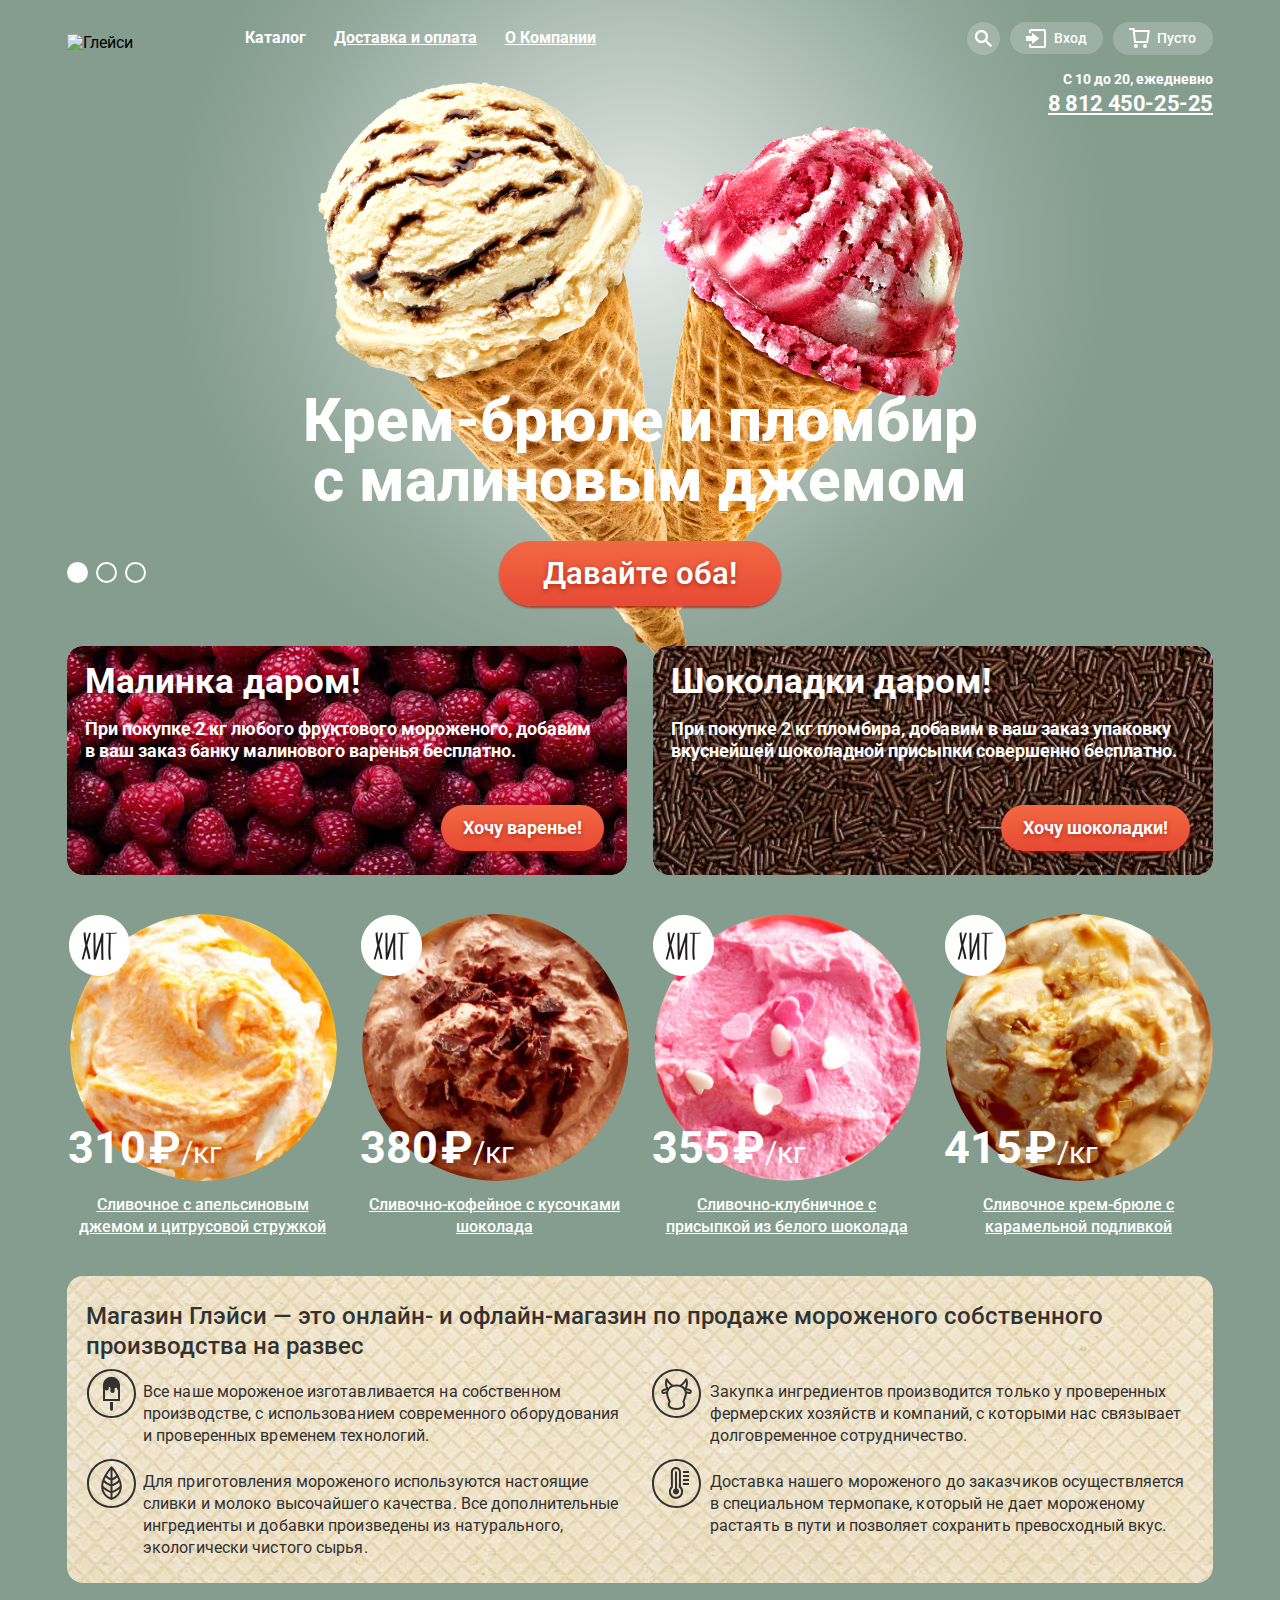
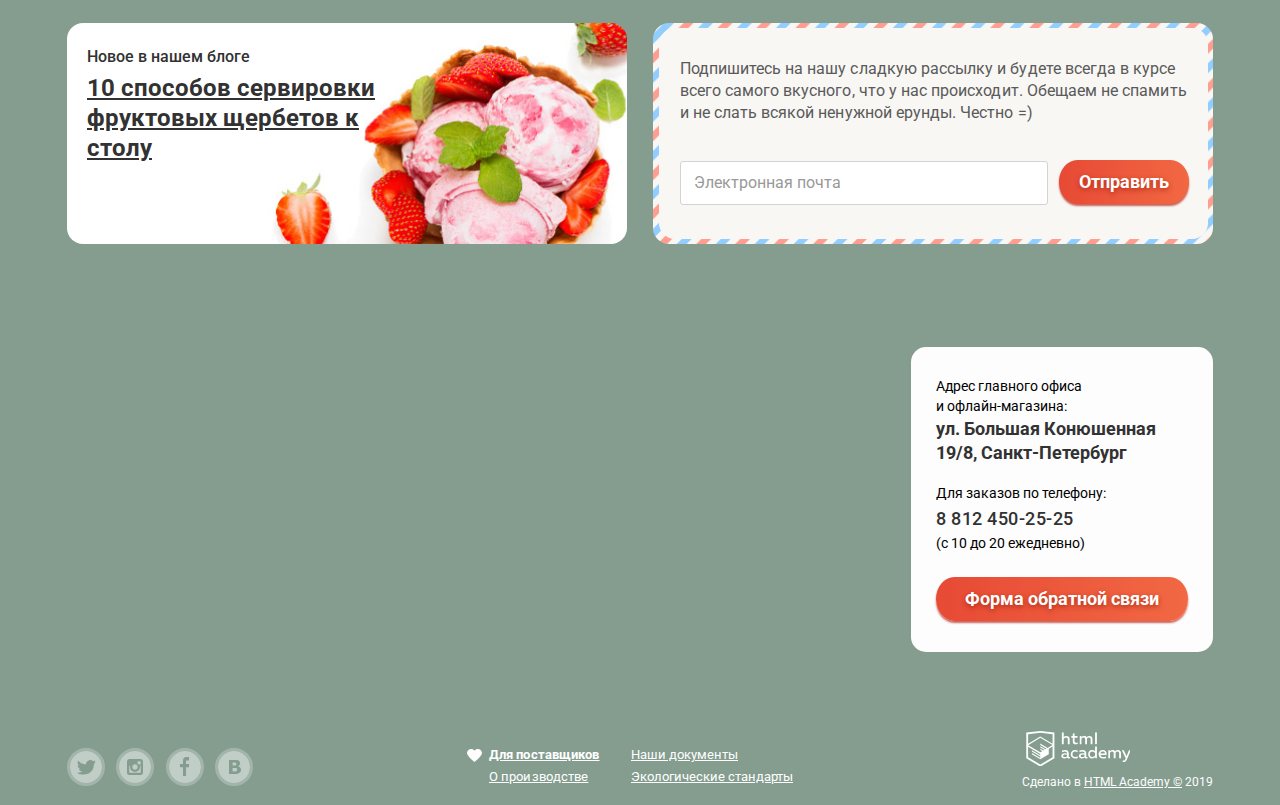
==== commit 098d9108: "форматирование кода и исправил положение блока с адрессом-вызовом обратной связи" ====
--- a/index.html
+++ b/index.html
@@ -1,3 +1,5 @@
+
+
 <!DOCTYPE html>
 <html lang="ru">
 <head>
@@ -18,7 +20,8 @@
     </div>
     <nav class="main-navigation list-none">
       <ul>
-        <li class="upper-level"><a class="nav-up-anchor">Каталог</a>
+        <li class="upper-level">
+          <a class="nav-up-anchor">Каталог</a>
           <ul class="main-navigation-catalog">
             <li>
               <a href="#" class="a-bold">Новинки</a>
@@ -62,14 +65,12 @@
             <a href="#">Новая регистрация</a>
           </div>
         </form>
-
       </div>
     </div>
     <div class="btn-shopping-basket">
       <button class="btn-shopping-basket">Пусто</button>
     </div>
   </header>
-
   <main class="main-index">
     <div class="sliders-offers-wrap content-center">
       <div class="sliders-offers">
@@ -95,9 +96,9 @@
             <h3 class="slide-title">
               Крем-брюле и пломбир с малиновым джемом
             </h3>
-            <a class="button slide-button" href="#">Давайте оба!</a></div>
-        </div>
-
+            <a class="button slide-button" href="#">Давайте оба!</a>
+          </div>
+        </div>
         <div class="slider-block-2" id="slide2">
           <div class="slider-imgs">
             <div class="slider-img-0">
@@ -108,9 +109,9 @@
             <h3 class="slide-title">
               Шоколадный пломбир и лимонный сорбет
             </h3>
-            <a class="button slide-button" href="#">Давайте оба!</a></div>
-        </div>
-
+            <a class="button slide-button" href="#">Давайте оба!</a>
+          </div>
+        </div>
         <div class="slider-block-3" id="slide3">
           <div class="slider-imgs">
             <div class="slider-img-0">
@@ -121,7 +122,8 @@
             <h3 class="slide-title">
               Пломбир с помадкой и клубничный щербет
             </h3>
-            <a class="button slide-button" href="#">Давайте оба!</a></div>
+            <a class="button slide-button" href="#">Давайте оба!</a>
+          </div>
         </div>
         <div class="promo-block">
           <div class="promo-1">
@@ -153,9 +155,7 @@
               </div>
               <a class="button quick-view" href="#">Быстрый просмотр</a>
             </div>
-
-          </li>
-
+          </li>
           <li class="product hit">
             <div class="product">
               <a href="#" class="img-product">
@@ -169,7 +169,6 @@
               </div>
               <a class="button quick-view" href="#">Быстрый просмотр</a>
             </div>
-
           </li>
           <li class="product hit">
             <div class="product">
@@ -184,7 +183,6 @@
               </div>
               <a class="button quick-view" href="#">Быстрый просмотр</a>
             </div>
-
           </li>
           <li class="product hit">
             <div class="product">
@@ -196,11 +194,9 @@
               <div class="price-description">
                 <p class="price">415<span class="kg">/кг</span></p>
                 <a href="#" class="product">Сливочное крем-брюле с карамельной подливкой</a>
-
               </div>
               <a class="button quick-view" href="#">Быстрый просмотр</a>
             </div>
-
           </li>
         </ul>
       </div>
@@ -235,7 +231,8 @@
         <h2 class="visibility-hidden">Подпишитесь на нашу рассылку</h2>
         <div class="mail-content">
           <p>Подпишитесь на нашу сладкую рассылку и будете всегда в курсе всего самого вкусного, что у нас происходит.
-            Обещаем не спамить и не слать всякой ненужной ерунды. Честно =)</p>
+            Обещаем не спамить и не слать всякой ненужной ерунды. Честно =)
+          </p>
           <form action="https://echo.htmlacademy.ru/" name="subscription-form" method="post">
             <label for="subscription-email-field" class="visibility-hidden">Введите почту для подписки</label>
             <input type="email" name="subscription-email" id="subscription-email-field" placeholder="Электронная почта">
@@ -244,9 +241,7 @@
         </div>
       </section>
     </div>
-
     <div class="map-space">
-
       <iframe src="https://www.google.com/maps/embed?pb=!1m18!1m12!1m3!1d1998.5991043651616!2d30.320894616010335!3d59.938794181876204!2m3!1f0!2f0!3f0!3m2!1i1024!2i768!4f13.1!3m3!1m2!1s0x4696310fca5ba729%3A0xea9c53d4493c879f!2z0JHQvtC70YzRiNCw0Y8g0JrQvtC90Y7RiNC10L3QvdCw0Y8g0YPQuy4sIDE5LCDQodCw0L3QutGCLdCf0LXRgtC10YDQsdGD0YDQsywgMTkxMTg2!5e0!3m2!1sru!2sru!4v1561750440657!5m2!1sru!2sru" height="430" style="border:0" allowfullscreen></iframe>
       <div class="adress-wrap content-center">
         <div class="address">
@@ -264,7 +259,6 @@
       </div>
     </div>
   </main>
-
   <footer class="main-footer content-center">
     <section class="footer-social list-none">
       <h2 class="visibility-hidden">Мы в социальных сетях</h2>
@@ -291,10 +285,8 @@
     </section>
   </footer>
 </div>
-
 <div class="full-screen-field"></div>
 <section class="feedback">
-
   <h2 class="visibility-hidden">Задайте свой вопрос</h2>
   <p>Мы обязательно вам ответим!</p>
   <form action="https://echo.htmlacademy.ru/" name="feedback-form" method="post">
@@ -308,9 +300,8 @@
     <button type="submit" name="submit-feedback-form" id="submit-feedback" class="submit-feedback">Отправить</button>
     <button type="button" class="feedback-close"><img src="img/feedback-close.svg" width="18" height="17" alt="Закрыть окно обратной связи"></button>
   </form>
-
 </section>
-
 <script src="js/script.js"></script>
 </body>
 </html>
+
--- a/css/style.css
+++ b/css/style.css
@@ -7,7 +7,7 @@
 }
 
 body {
-  width: 1200px;
+  min-width: 1200px;
   margin: 0 auto;
 
   background-color: #849d8f;
@@ -459,10 +459,6 @@
   color: #ffffff;
 }
 
-/*body {*/
-/*  width: auto;*/
-/*}*/
-
 .content-center {
   width: 1200px;
   margin: 0 auto;
@@ -480,6 +476,7 @@
 
 
 
+
   justify-content: flex-start;
   align-items: center;
 }
@@ -497,6 +494,7 @@
 
   padding: 0;
 
+
   flex-wrap: wrap;
 }
 
@@ -545,6 +543,7 @@
 
 ul.features {
   display: flex;
+
 
 
   flex-wrap: wrap;
@@ -597,6 +596,7 @@
   margin-bottom: 40px;
 
 
+
   flex-wrap: wrap;
   align-content: center;
   justify-content: space-between;
@@ -611,11 +611,12 @@
 }
 
 .adress-wrap {
-  position: absolute;
+  position: relative;
   top: 0px;
-  left: 18.3%;
-
-  background-color: #fff;
+
+  width: 1200px;
+  height: 0px;
+  margin: 0px auto;
 }
 
 .main-footer {
@@ -625,6 +626,7 @@
 
 
 
+
   justify-content: space-between;
 }
 
@@ -638,14 +640,15 @@
 
 
 
+
   flex-wrap: wrap;
 
 }
 
 .footer-info li:nth-child(odd) {
   width: 151px;
+  padding-bottom: 3px;
   padding-left: 9px;
-  padding-bottom: 3px;
 
   letter-spacing: 0.1px;
 }
@@ -662,8 +665,9 @@
   display: flex;
 
   min-width: 186px;
+padding-top: 3px;
   padding-left: 0px;
-padding-top: 3px;
+
 
 
   justify-content: space-between;
@@ -678,6 +682,7 @@
   width: auto;
   margin-bottom: 0px;
   padding-bottom: 0px;
+
 
 
 
@@ -715,6 +720,7 @@
 
 
 
+
   flex-wrap: wrap;
 }
 
@@ -850,7 +856,6 @@
   float: left;
 
   min-width: 240px;
-  /*height: 42px;*/
   margin-top: 21px;
   margin-bottom: 1px;
   margin-left: 20px;
@@ -883,6 +888,7 @@
 
 .rem {
   float: left;
+
   margin-top: 22px;
 
   text-align: left;
@@ -914,13 +920,13 @@
   margin-top: -239px;
   margin-left: -237px;
 
+  animation: show-block 0.5s 1;
+  /*animation-delay: 0.2s;*/
   text-align: left;
 
   border-radius: 8px;
   background-color: #f8f7f4;
 
-  animation-delay: 0.2s;
-  animation: show-block 1s 1;
   animation-fill-mode: forwards;
 
 }
@@ -928,8 +934,9 @@
 
 @keyframes show-block {
   0% {
+    animation-timing-function: ease-in;
+
     opacity: 0;
-    animation-timing-function: ease-in;
   }
   100% {
     opacity: 1;
@@ -1125,10 +1132,10 @@
 
 .paginator {
   height: 54px;
+  margin-bottom: 17px;
+  padding-bottom: 56px;
 
   border-bottom: 1px solid #ffffff;
-  padding-bottom: 56px;
-  margin-bottom: 17px;
 }
 
 .activ-page > a {
@@ -1290,6 +1297,7 @@
 
 
 
+
   align-content: flex-start;
 }
 
@@ -1342,8 +1350,8 @@
 
 div.address {
   position: absolute;
-  top: 61px;
-  right: 247px;
+  right: 27px;
+  bottom: 67px;
 
   width: 302px;
   min-height: 305px;
@@ -1626,6 +1634,7 @@
 
   color: #ffffff;
 
+
   justify-content: space-between;
 }
 
@@ -1663,8 +1672,8 @@
 
 .promo-block p {
   margin: 0px;
+  padding-right: 25px;
   padding-left: 18px;
-  padding-right: 25px;
 
   font-size: 18px;
   font-weight: bold;
@@ -1674,8 +1683,8 @@
 .promo-block .button {
   float: right;
 
+  margin-top: 43px;
   margin-right: 23px;
-  margin-top: 43px;
   margin-bottom: 23px;
   padding: 11px 22px;
 
@@ -1730,14 +1739,15 @@
 }
 
 .filter-sorting {
-  /*margin-top: -1px;*/
   min-width: 170px;
   padding: 0px 17px 0px 0px;
+
   color: inherit;
   border: none;
   background-color: transparent;
 
 
+
   -webkit-appearance: none;
   -moz-appearance: none;
   appearance: none;
@@ -1759,7 +1769,6 @@
 
 .sorting {
   position: relative;
-  /*min-width: 193px;*/
 }
 
 .sorting span {
@@ -1799,7 +1808,6 @@
 
 .ranges .filter-background {
   width: 220px;
-  /*height: 37px;*/
 }
 
 legend.price-controls {
@@ -1814,6 +1822,7 @@
   padding: 1px 10px;
 
 
+
   align-items: center;
   justify-content: space-between;
 }
@@ -1843,6 +1852,7 @@
   height: 5px;
 
   background: rgba(255, 255, 255, 1);
+
 
 
   flex-grow: 1;
@@ -1892,6 +1902,7 @@
   list-style-type: none;
 
 
+
   justify-content: space-between;
   align-items: center;
 }
@@ -1949,6 +1960,7 @@
   display: flex;
 
   width: 860px;
+
 
 
   align-items: center;
@@ -1964,6 +1976,7 @@
   border: 2px solid #fff;
   border-radius: 25px;
   background-color: rgba(255, 255, 255, .2);
+
 
 
   align-self: flex-end;
@@ -1993,6 +2006,7 @@
   list-style-type: none;
 
 
+
   flex-wrap: nowrap;
   justify-content: space-between;
   align-items: center;
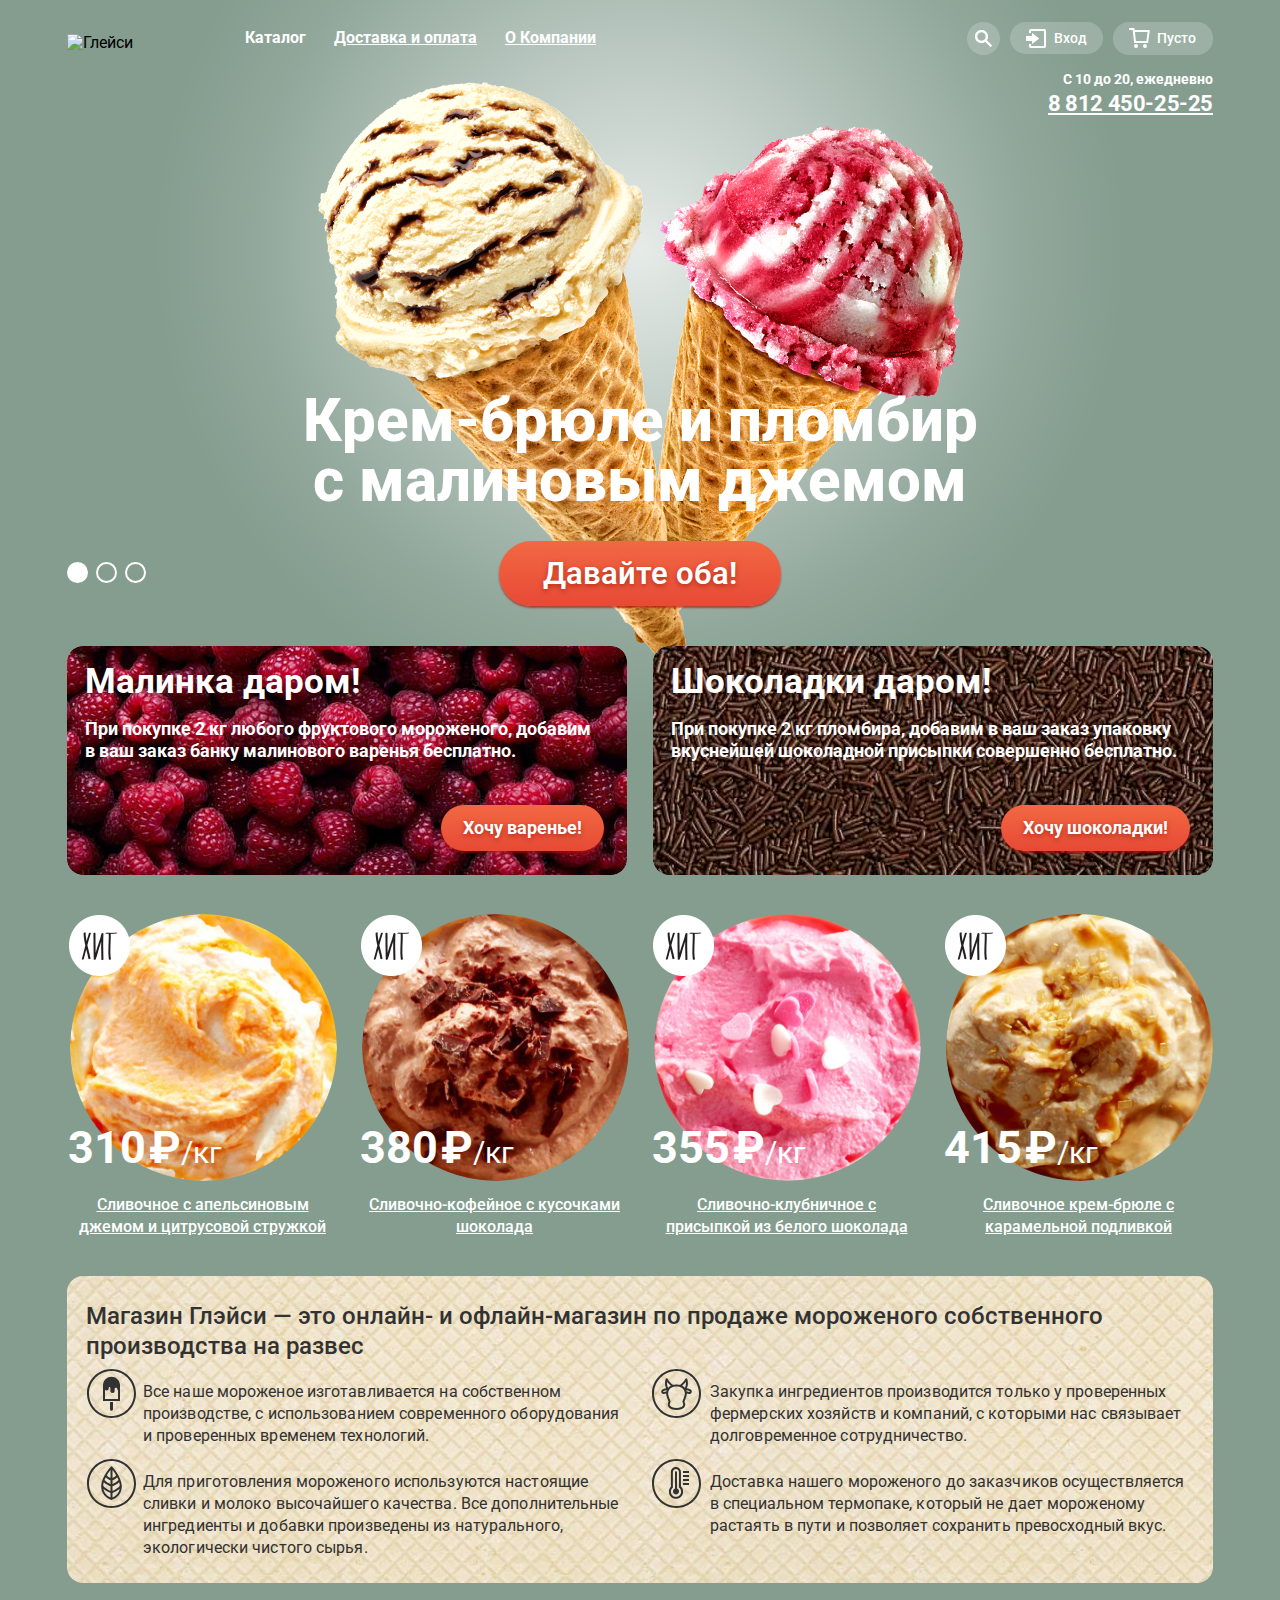
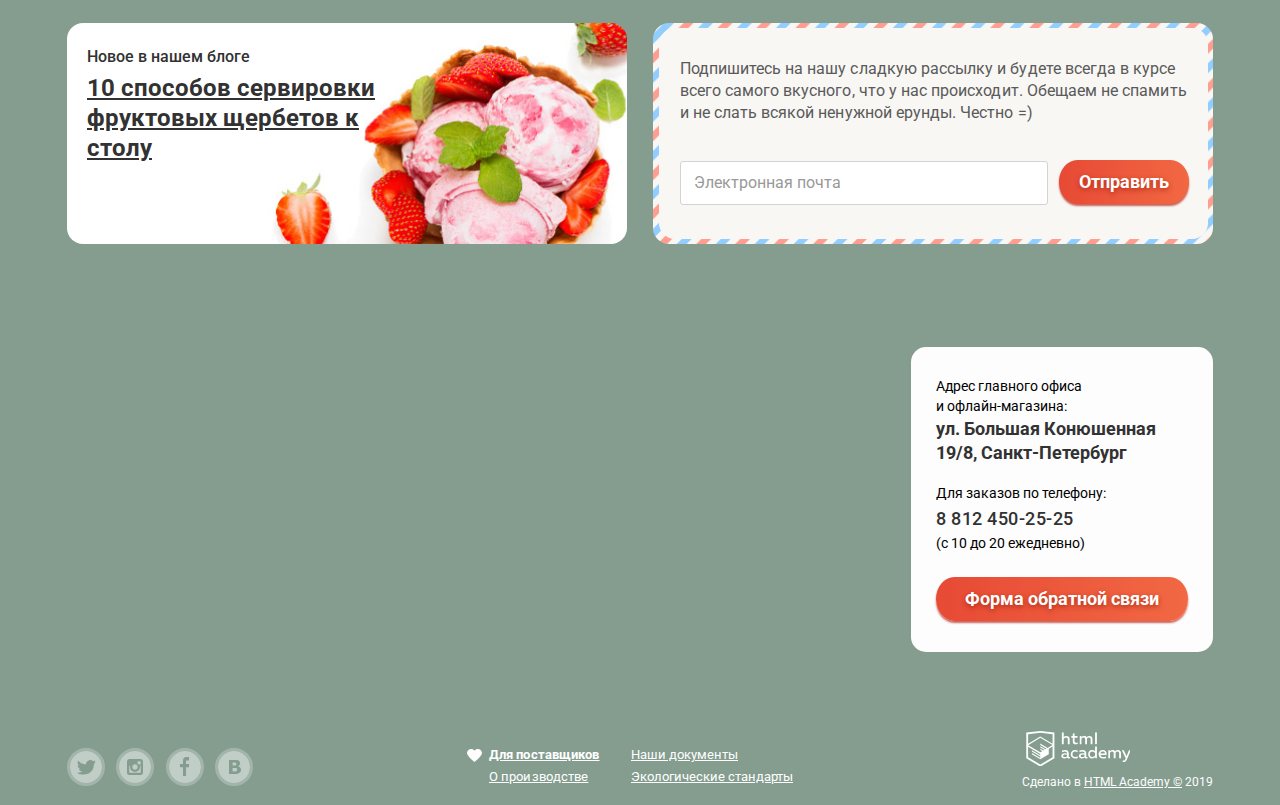
==== commit 506355fb: "исправлено Д-2" ====
--- a/index.html
+++ b/index.html
@@ -15,9 +15,9 @@
 <input class="visibility-hidden" type="radio" id="product-3" name="toggle">
 <div class="site-wrapper">
   <header class="main-header content-center">
-    <div class="logo-index">
-      <a><img src="img/logo.svg" width="154" height="64" alt="Глейси"></a>
-    </div>
+<!--    <div class="logo-index">-->
+      <a><img src="img/logo.svg" width="154" height="64" alt="Глейси" class="logo-index"></a>
+<!--    </div>-->
     <nav class="main-navigation list-none">
       <ul>
         <li class="upper-level">
@@ -72,15 +72,15 @@
     </div>
   </header>
   <main class="main-index">
-    <div class="sliders-offers-wrap content-center">
-      <div class="sliders-offers">
+<!--    <div class="sliders-offers-wrap content-center">-->
+      <div class="sliders-offers content-center">
         <div class="breadcrumbs-contacts">
           <div class="contacts">
             <p class="time">С 10 до 20, ежедневно</p>
             <a href="tel:+78124502525">8 812 450-25-25</a>
           </div>
         </div>
-        <div class="fon-gradient"></div>
+<!--        <div class="fon-gradient"></div>-->
         <div class="slider-controls">
           <label for="product-1">Первый</label>
           <label for="product-2">Второй</label>
@@ -139,7 +139,7 @@
           </div>
         </div>
       </div>
-    </div>
+<!--    </div>-->
     <div class="product-wrap content-center">
       <div class="assortment list-none">
         <ul>
@@ -202,8 +202,8 @@
       </div>
     </div>
     <h1 class="visibility-hidden">Глэйси — магазин по продаже мороженого собственного производства</h1>
-    <div class="features-wrap content-center">
-      <section class="features list-none">
+<!--    <div class="features-wrap content-center">-->
+      <section class="features list-none content-center">
         <h2>Магазин Глэйси — это онлайн- и офлайн-магазин по продаже мороженого собственного производства на развес</h2>
         <ul class="features">
           <li class="production">Все наше мороженое изготавливается на собственном производстве, с использованием
@@ -221,7 +221,7 @@
           </li>
         </ul>
       </section>
-    </div>
+<!--    </div>-->
     <div class="news-subscription content-center">
       <article class="news-blog">
         <h2 class="news">Новое в нашем блоге</h2>
--- a/css/style.css
+++ b/css/style.css
@@ -170,8 +170,10 @@
 }
 
 section.features {
+  width: 1146px;
   margin-top: -63px;
-
+  padding-left: 0px;
+  padding-right: 0px;
   border-radius: 16px;
   background-image: url("../img/background-features.jpg");
 }
@@ -518,7 +520,8 @@
   margin-bottom: 69px;
 }
 
-.fon-gradient {
+.sliders-offers::before {
+  content: "";
   position: absolute;
   z-index: 0;
   top: -82px;
@@ -737,7 +740,7 @@
 .filters {
   min-height: 135px;
   margin-bottom: 83px;
-
+  color: #ffffff;
 
 }
 
@@ -921,7 +924,6 @@
   margin-left: -237px;
 
   animation: show-block 0.5s 1;
-  /*animation-delay: 0.2s;*/
   text-align: left;
 
   border-radius: 8px;
@@ -1574,7 +1576,7 @@
   position: absolute;
   z-index: 20;
   top: 481px;
-  left: 0;
+  left: 27px;
 
   font-size: 0;
 }
@@ -1702,9 +1704,9 @@
   content: url("../img/index-catlog-hit.png");
 }
 
-.filters form {
-  color: #ffffff;
-}
+/*.filters form {*/
+/*  color: #ffffff;*/
+/*}*/
 
 .filter-up-row {
   display: flex;
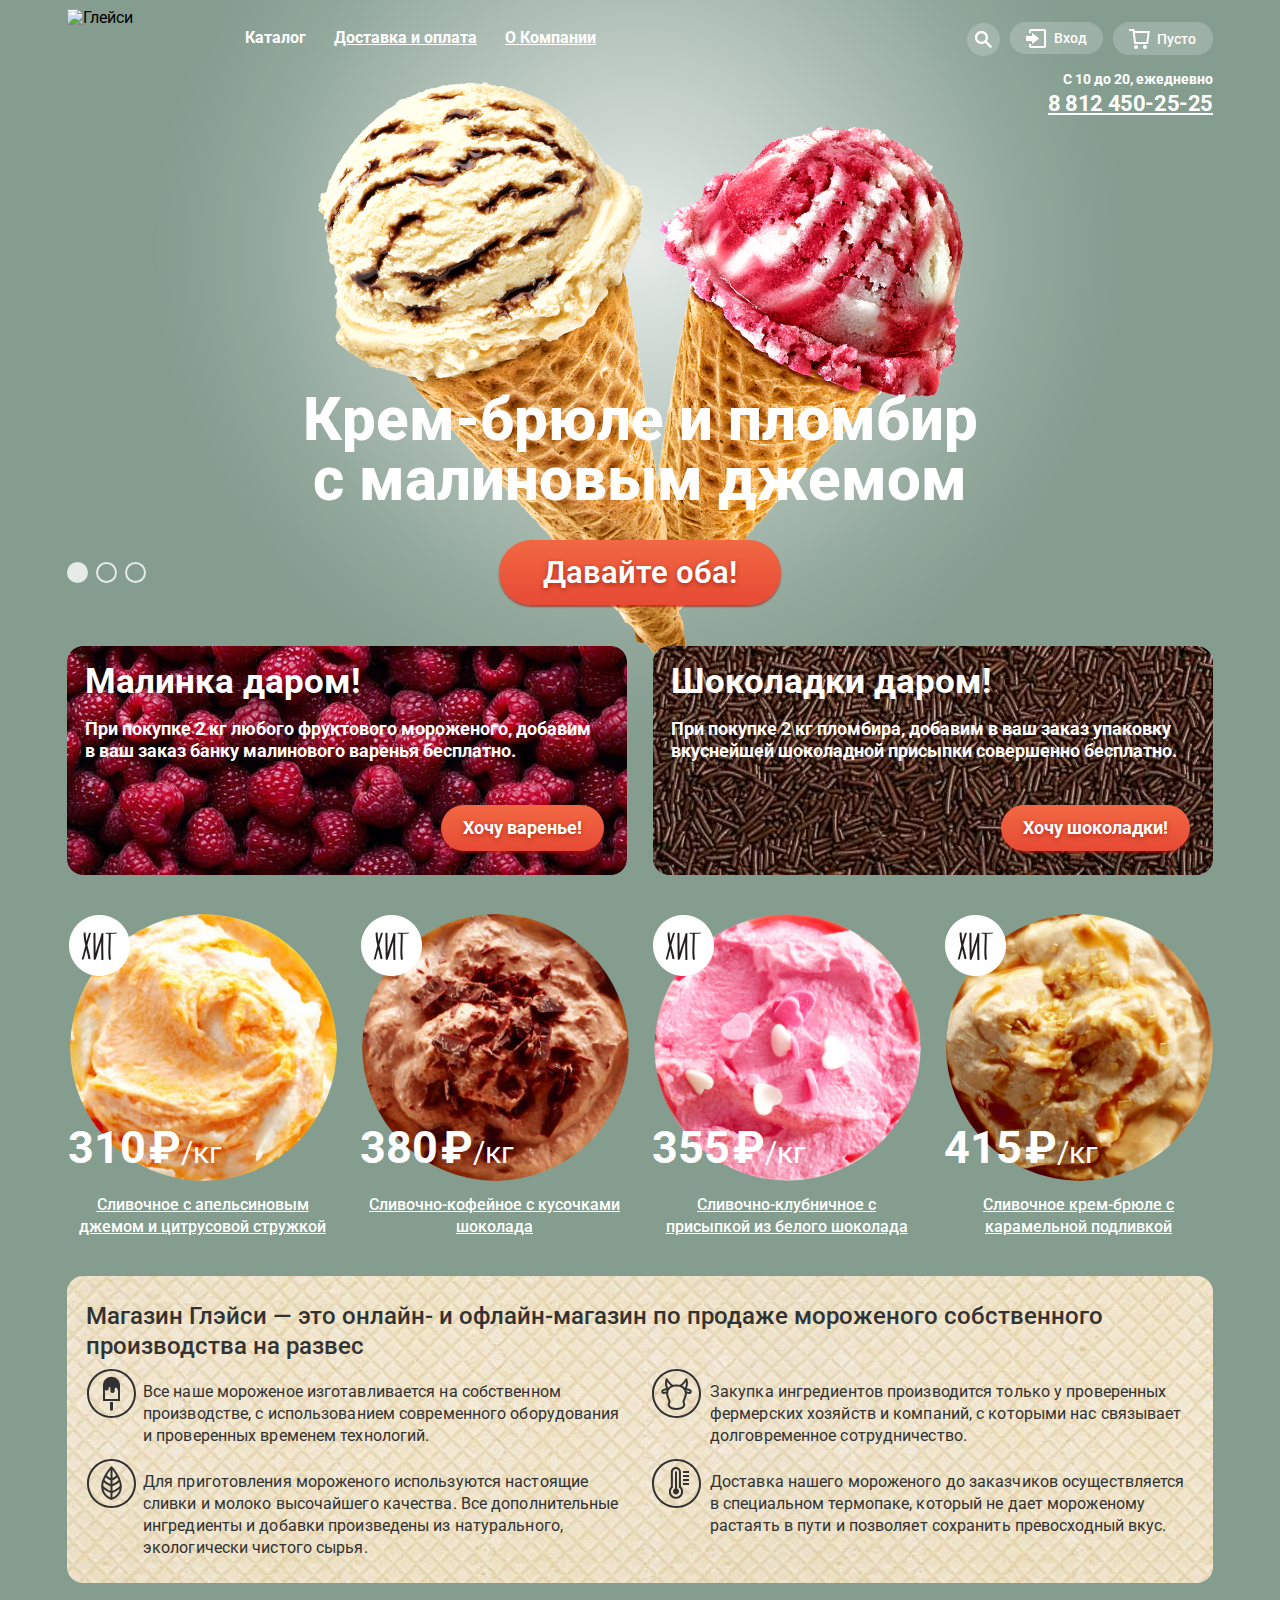
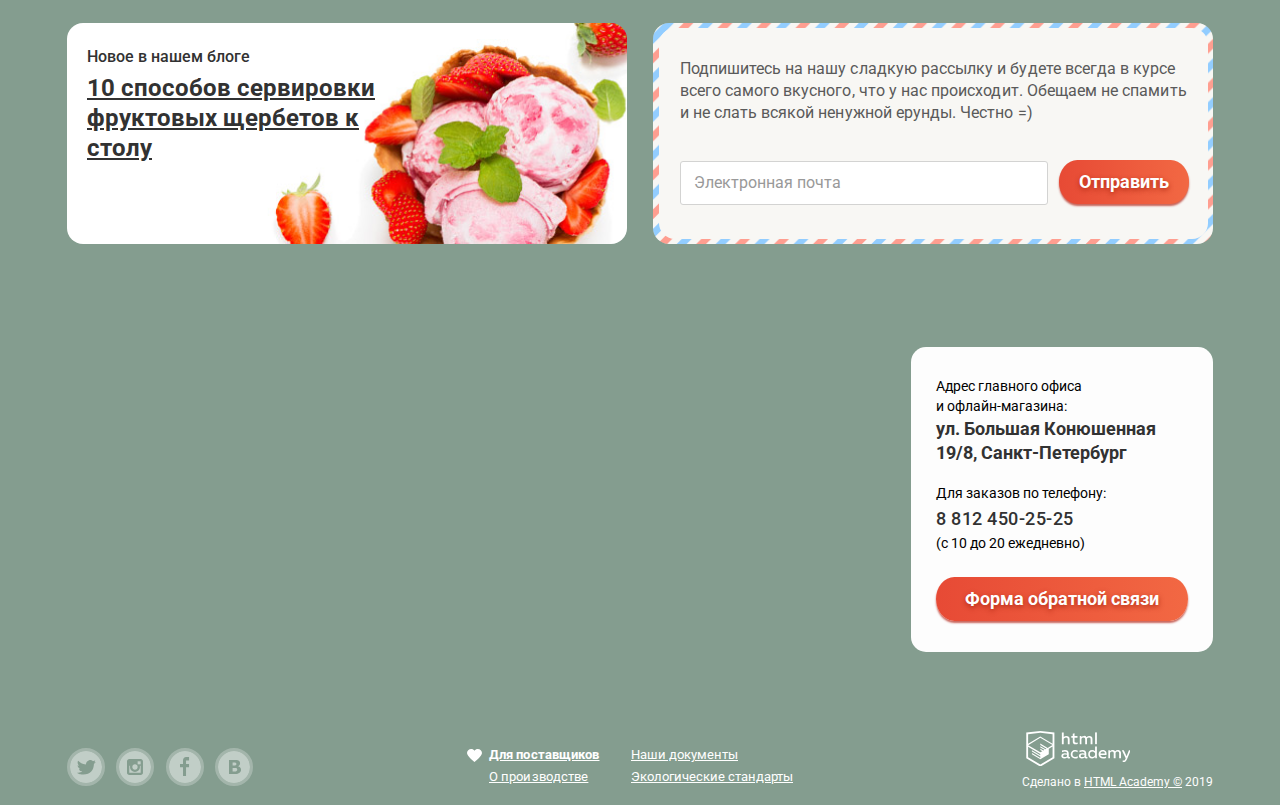
==== commit 4ffc4f47: "исправлено Д-27. Осталось Д-26 и решить с управлением слайдером" ====
--- a/index.html
+++ b/index.html
@@ -280,7 +280,7 @@
     </section>
     <section class="footer-copyrigh">
       <h2 class="visibility-hidden">Копирайт академии</h2>
-      <a href="https://htmlacademy.ru/intensive/htmlcss" target="_blank"><img src="img/logo-htmlacademy-small.svg" width="108" height="39" alt="HTML Academy"></a>
+      <a href="https://htmlacademy.ru/intensive/htmlcss" target="_blank"  aria-label="Сделано в HTML Academy ©"><img src="img/logo-htmlacademy-small.svg" width="108" height="39" alt="HTML Academy"></a>
       <p>Сделано в <a class="footer-href" href="https://htmlacademy.ru/intensive/htmlcss" target="_blank">HTML Academy ©</a> 2019</p>
     </section>
   </footer>
--- a/css/style.css
+++ b/css/style.css
@@ -82,7 +82,7 @@
   line-height: 16px;
 }
 
-.footer-info .a-bold {
+.footer-info .a-bold, .main-navigation-catalog .a-bold {
   font-weight: bold;
 }
 
@@ -175,6 +175,7 @@
   padding-left: 0px;
   padding-right: 0px;
   border-radius: 16px;
+  background-color: #fae4b4;
   background-image: url("../img/background-features.jpg");
 }
 
@@ -203,6 +204,7 @@
   margin-bottom: 20px;
 
   border-radius: 16px;
+  background-color: #f8d2c4;
   background-image: url("../img/background-strawberry.jpg");
   background-size: cover;
 }
@@ -241,6 +243,7 @@
   margin-bottom: 20px;
 
   border-radius: 16px;
+  background-color: #fdf4e3;
   background-image: url("../img/mail-background.png");
   background-size: cover;
 }
@@ -480,7 +483,7 @@
 
 
   justify-content: flex-start;
-  align-items: center;
+  align-items: flex-start;
 }
 
 .logo-index {
@@ -667,14 +670,20 @@
 ul.social-buttons {
   display: flex;
 
-  min-width: 186px;
-padding-top: 3px;
+  width: 186px;
+  padding-top: 3px;
   padding-left: 0px;
 
 
 
   justify-content: space-between;
-}
+  flex-wrap: wrap;
+  /*max-width: 33%;*/
+}
+
+/*.footer-social {*/
+/*  max-width: 33.33%;*/
+/*}*/
 
 .breadcrumbs-contacts {
   position: relative;
@@ -697,6 +706,7 @@
 }
 
 .contacts {
+  min-width: 170px;
   margin-right: 0px;
   margin-left: auto;
   padding-bottom: 0px;
@@ -910,7 +920,7 @@
 
 .feedback {
   position: fixed;
-  z-index: 99;
+  z-index: 235;
   top: 50%;
   left: 50%;
 
@@ -919,7 +929,7 @@
   min-width: 477px;
   max-width: 477px;
   min-height: 442px;
-  max-height: 442px;
+  /*max-height: 442px;*/
   margin-top: -239px;
   margin-left: -237px;
 
@@ -976,6 +986,7 @@
 .feedback textarea {
   max-width: 428px;
   margin-left: 24px;
+  margin-bottom: 94px;
   padding: 10px 13px 16px 13px;
 
   border: 1px solid #d3d3d2;
@@ -984,9 +995,10 @@
 }
 
 .feedback button {
+  position: relative;
   float: right;
 
-  margin: 25px 23px 0px 20px;
+  margin: 25px 23px 25px 20px;
   padding: 10px 25px;
 
   color: #fefefe;
@@ -997,6 +1009,12 @@
   font-size: 18px;
   font-weight: bold;
   line-height: 24px;
+}
+
+.feedback .submit-feedback {
+  position: absolute;
+  bottom: 0px;
+  right: 0px;
 }
 
 .mail-content input {
@@ -1133,9 +1151,11 @@
 }
 
 .paginator {
-  height: 54px;
-  margin-bottom: 17px;
-  padding-bottom: 56px;
+  display: inline-block;
+  width: 100%;
+  min-height: 54px;
+  margin-bottom: -2px;
+  padding-bottom: 13px;
 
   border-bottom: 1px solid #ffffff;
 }
@@ -1294,7 +1314,7 @@
 .pagination {
   display: flex;
   float: right;
-
+flex-wrap: wrap;
   margin-top: 0px;
 
 
@@ -1331,7 +1351,7 @@
   background-color: rgba(255, 255, 255, 0.2);
 }
 
-.pagination .active, .pagination a:active {
+.pagination .active, .pagination a:active:not(.next-page):not(.previos-page) {
   color: #353535;
   background-color: #fff;
 }
@@ -1502,13 +1522,14 @@
 }
 
 .slider-order {
-  position: absolute;
+  position: relative;
   z-index: 5;
-  top: 310px;
+  /*top: 274px;*/
   left: 50%;
 
   width: 700px;
   margin-left: -350px;
+  padding-top: 274px;
 
   text-align: center;
 }
@@ -1570,6 +1591,11 @@
   border: 2px solid #ffffff;
   border-radius: 50%;
   background-color: transparent;
+  opacity: 0.8;
+}
+
+.slider-controls label:hover, .slider-controls label:focus {
+  opacity: 1;
 }
 
 .slider-controls {
@@ -1622,7 +1648,7 @@
 #product-3:checked ~ .site-wrapper #slide3 {
   display: block;
 
-  background-color: #cccccc;
+  /*background-color: #cccccc;*/
 }
 
 .promo-block {
@@ -1632,7 +1658,7 @@
   display: flex;
 
   min-height: 229px;
-  padding-top: 530px;
+  padding-top: 41px;
 
   color: #ffffff;
 
@@ -1648,6 +1674,7 @@
   margin-left: 0px;
 
   border-radius: 16px;
+  background-color: #770511;
   background: url("../img/promo-1-fon.jpg") center no-repeat;
   background-size: cover;
 }
@@ -1660,6 +1687,7 @@
   margin-right: 0px;
 
   border-radius: 16px;
+  background-color: #512517;
   background: url("../img/promo-2-fon.jpg") center no-repeat;
   background-size: cover;
 }
@@ -1735,9 +1763,14 @@
 
 .filter-background {
   padding: 7px 12px;
-
+  /*padding-right: 12px;*/
+  /*padding-left: 12px;*/
   border-radius: 25px;
   background-color: rgba(255, 255, 255, .3);
+}
+
+.fat-content .filter-background {
+  padding: 0px 12px;
 }
 
 .filter-sorting {
@@ -1894,6 +1927,7 @@
 
 .fat-content ul {
   display: flex;
+  flex-wrap: wrap;
 
   min-width: 389px;
   min-height: 20px;
@@ -1905,24 +1939,27 @@
 
 
 
-  justify-content: space-between;
+  /*justify-content: space-between;*/
   align-items: center;
 }
 
 .fat-content li {
   position: relative;
 
+  margin-right: 54px;
+  margin-left: -5px;
+  padding: 7px 0px;
+
+  font-size: 16px;
+  font-weight: normal;
+  line-height: 18px;
+}
+.fat-content li:last-of-type {
   margin-right: 4px;
-  margin-left: -4px;
-
-  font-size: 16px;
-  font-weight: normal;
-  line-height: 18px;
-}
-
+}
 .fat-content label::before {
   position: absolute;
-  top: -3px;
+  top: 4px;
   left: -31px;
 
   width: 22px;
@@ -1945,7 +1982,7 @@
 
 .radio-fat:checked ~ label::after {
   position: absolute;
-  top: 4px;
+  top: 11px;
   left: -24px;
 
   width: 8px;
@@ -2009,8 +2046,8 @@
 
 
 
-  flex-wrap: nowrap;
-  justify-content: space-between;
+  flex-wrap: wrap;
+  /*justify-content: space-between;*/
   align-items: center;
 }
 
@@ -2020,8 +2057,13 @@
 
 .fillers li {
   position: relative;
-
+  padding-top: 7px;
+  padding-bottom: 7px;
   padding-right: 55px;
+}
+
+.fillers .filter-background {
+  padding: 0px 12px;
 }
 
 .fillers li:last-of-type {
@@ -2040,7 +2082,7 @@
 .checkbox-filter ~ label::before {
   position: absolute;
   z-index: 5;
-  top: -4px;
+  top: 4px;
   left: -35px;
 
   width: 24px;
@@ -2270,6 +2312,7 @@
 }
 
 .feedback textarea {
+  /*box-sizing: padding-box;*/
   color: #323232;
   outline: 0;
   outline-offset: 0;
@@ -2303,7 +2346,7 @@
 
 .full-screen-field {
   position: fixed;
-  z-index: 55;
+  z-index: 234;
   top: 0px;
   left: 0px;
 
@@ -2410,14 +2453,17 @@
 
 .btn-search {
   padding: 13px 0px;
+  margin-top: 5px;
 }
 
 div.btn-user-navigation {
   padding: 13px 0px;
+  margin-top: 9px;
 }
 
 div.btn-shopping-basket {
   padding: 13px 0px;
+  margin-top: 9px;
 }
 
 .map-space iframe {
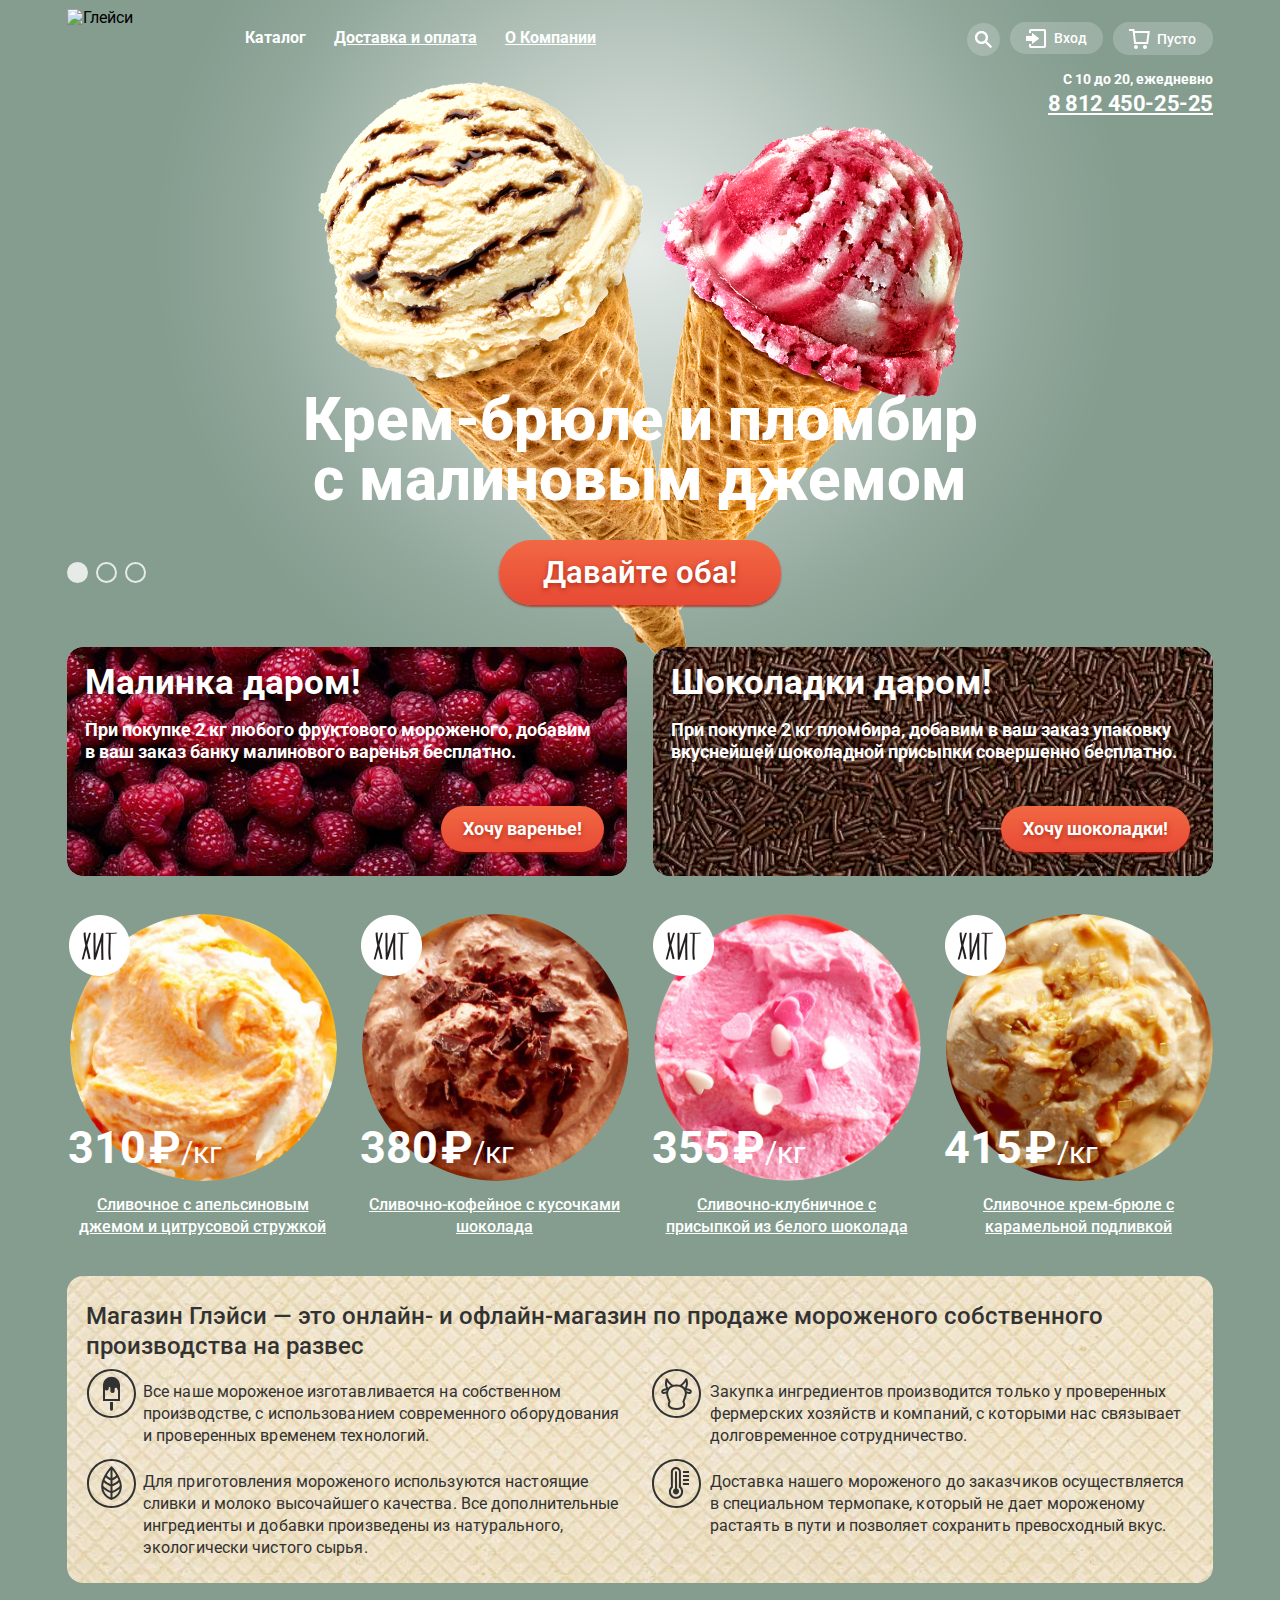
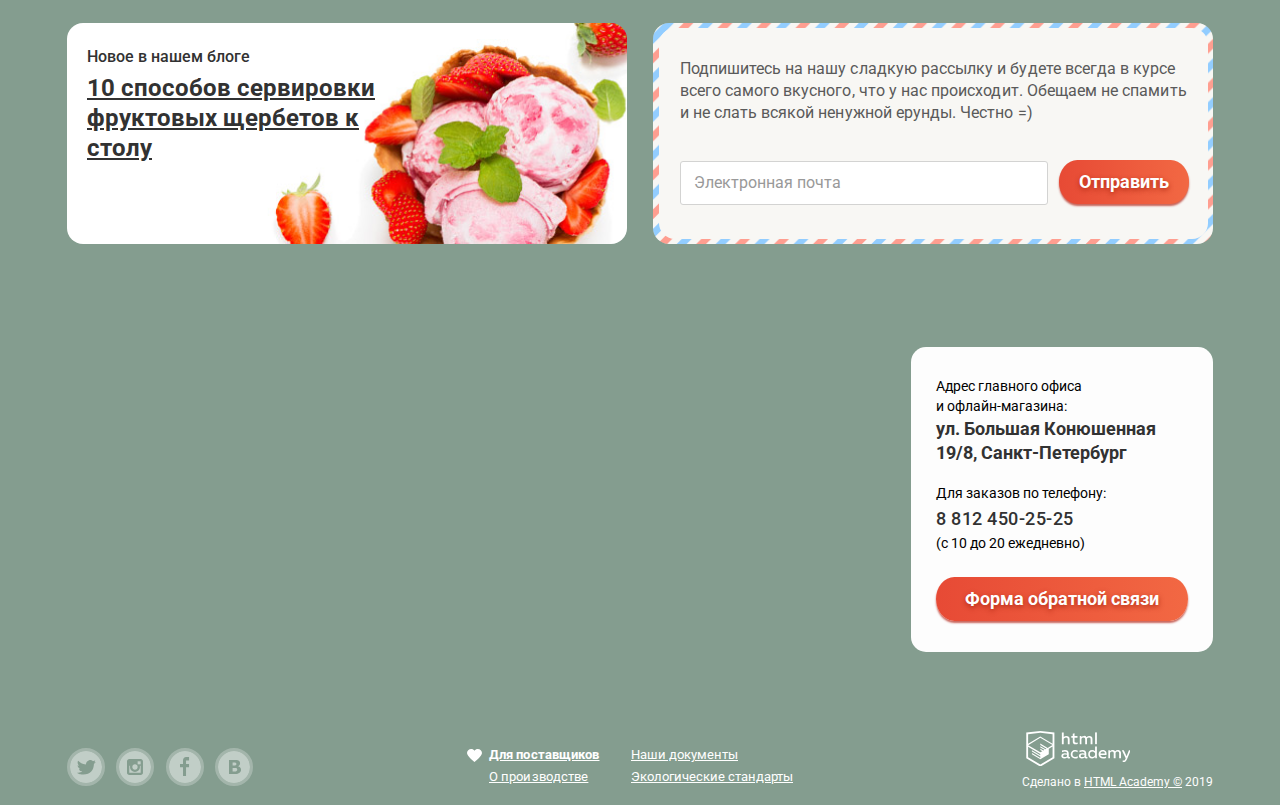
==== commit f31e6cf6: "исправлено Д-26 кроме управление слайдером" ====
--- a/index.html
+++ b/index.html
@@ -48,7 +48,7 @@
       <button class="btn-search"><span class="visibility-hidden">Поиск</span></button>
       <form action="https://echo.htmlacademy.ru/" name="search-form" method="get">
         <label for="search-field" class="visibility-hidden">Введите запрос для поиска</label>
-        <input type="text" name="search-input" id="search-field" autofocus placeholder="Что ищем?">
+        <input type="text" name="search-input" id="search-field" placeholder="Что ищем?">
       </form>
     </div>
     <div class="btn-user-navigation">
@@ -81,11 +81,11 @@
           </div>
         </div>
 <!--        <div class="fon-gradient"></div>-->
-        <div class="slider-controls">
-          <label for="product-1">Первый</label>
-          <label for="product-2">Второй</label>
-          <label for="product-3">Третий</label>
-        </div>
+<!--        <div class="slider-controls">-->
+<!--          <label for="product-1">Первый</label>-->
+<!--          <label for="product-2">Второй</label>-->
+<!--          <label for="product-3">Третий</label>-->
+<!--        </div>-->
         <div class="slider-block-1" id="slide1">
           <div class="slider-imgs">
             <div class="slider-img-0">
@@ -124,6 +124,11 @@
             </h3>
             <a class="button slide-button" href="#">Давайте оба!</a>
           </div>
+        </div>
+        <div class="slider-controls">
+          <label for="product-1" tabindex="0">Первый</label>
+          <label for="product-2">Второй</label>
+          <label for="product-3">Третий</label>
         </div>
         <div class="promo-block">
           <div class="promo-1">
@@ -145,15 +150,15 @@
         <ul>
           <li class="product hit">
             <div class="product">
-              <a href="#" class="img-product">
+              <a href="##" class="img-product">
                 <img src="img/catalog-1.jpg" width="267" height="267"
                      alt="Сливочное с апельсиновым джемом и цитрусовой стружкой" class="product">
               </a>
               <div class="price-description">
                 <p class="price">310<span class="kg">/кг</span></p>
-                <a href="#" class="product">Сливочное с апельсиновым джемом и цитрусовой стружкой</a>
+                <a href="###" class="product">Сливочное с апельсиновым джемом и цитрусовой стружкой</a>
               </div>
-              <a class="button quick-view" href="#">Быстрый просмотр</a>
+              <a class="button quick-view" href="####">Быстрый просмотр</a>
             </div>
           </li>
           <li class="product hit">
@@ -242,7 +247,7 @@
       </section>
     </div>
     <div class="map-space">
-      <iframe src="https://www.google.com/maps/embed?pb=!1m18!1m12!1m3!1d1998.5991043651616!2d30.320894616010335!3d59.938794181876204!2m3!1f0!2f0!3f0!3m2!1i1024!2i768!4f13.1!3m3!1m2!1s0x4696310fca5ba729%3A0xea9c53d4493c879f!2z0JHQvtC70YzRiNCw0Y8g0JrQvtC90Y7RiNC10L3QvdCw0Y8g0YPQuy4sIDE5LCDQodCw0L3QutGCLdCf0LXRgtC10YDQsdGD0YDQsywgMTkxMTg2!5e0!3m2!1sru!2sru!4v1561750440657!5m2!1sru!2sru" height="430" style="border:0" allowfullscreen></iframe>
+      <iframe src="https://www.google.com/maps/embed?pb=!1m18!1m12!1m3!1d1998.5991043651616!2d30.320894616010335!3d59.938794181876204!2m3!1f0!2f0!3f0!3m2!1i1024!2i768!4f13.1!3m3!1m2!1s0x4696310fca5ba729%3A0xea9c53d4493c879f!2z0JHQvtC70YzRiNCw0Y8g0JrQvtC90Y7RiNC10L3QvdCw0Y8g0YPQuy4sIDE5LCDQodCw0L3QutGCLdCf0LXRgtC10YDQsdGD0YDQsywgMTkxMTg2!5e0!3m2!1sru!2sru!4v1561750440657!5m2!1sru!2sru" height="430" style="border:0" allowfullscreen tabindex="-1"></iframe>
       <div class="adress-wrap content-center">
         <div class="address">
           <p>Адрес главного офиса
--- a/css/style.css
+++ b/css/style.css
@@ -383,8 +383,12 @@
   background-image: url("../img/search-icon-hover.png");
 }
 
-.btn-search:hover form {
-  display: block;
+.btn-search:hover form, .btn-search:focus + form {
+  /*display: block;*/
+  top: 54px;
+}
+.btn-search:focus-within form{
+  top: 54px;
 }
 
 button.btn-user-navigation {
@@ -811,10 +815,10 @@
 
 .btn-search form {
   position: absolute;
-  top: 50px;
+  top: -540px;
   right: 0px;
 
-  display: none;
+  display: block;
 
   min-width: 341px;
   min-height: 84px;
@@ -845,10 +849,10 @@
 
 .btn-user-navigation form {
   position: absolute;
-  top: 50px;
+  top: -540px;
   right: 0px;
 
-  display: none;
+  display: block;
 
   min-width: 277px;
   min-height: 214px;
@@ -860,8 +864,11 @@
   box-shadow: 0px 20px 20px 0px rgba(0, 0, 0, 0.4);
 }
 
-.btn-user-navigation:hover form {
-  display: block;
+.btn-user-navigation:hover form, .btn-user-navigation:focus + form {
+  top: 50px;
+}
+.btn-user-navigation:focus-within form{
+  top: 50px;
 }
 
 .btn-user-navigation input {
@@ -985,6 +992,7 @@
 
 .feedback textarea {
   max-width: 428px;
+  min-width: 267px;
   margin-left: 24px;
   margin-bottom: 94px;
   padding: 10px 13px 16px 13px;
@@ -1599,11 +1607,12 @@
 }
 
 .slider-controls {
-  position: absolute;
+  position: relative;
   z-index: 20;
-  top: 481px;
-  left: 27px;
-
+  /*top: 481px;*/
+  /*left: 27px;*/
+  margin-top: -43px;
+  margin-bottom: 23px;
   font-size: 0;
 }
 
@@ -1977,7 +1986,7 @@
 }
 
 .radio-fat {
-  display: none;
+  /*display: none;*/
 }
 
 .radio-fat:checked ~ label::after {
@@ -2052,7 +2061,7 @@
 }
 
 .checkbox-filter {
-  display: none;
+  /*display: none;*/
 }
 
 .fillers li {
@@ -2412,6 +2421,12 @@
   background-color: rgba(248, 247, 244, 0.2);
 }
 
+li.product:focus-within {
+  z-index: 5;
+
+  background-color: rgba(248, 247, 244, 0.2);
+}
+
 .button.quick-view {
   position: absolute;
   z-index: 5;
@@ -2430,6 +2445,10 @@
 li.product:hover .quick-view {
   display: inline-block;
 }
+li.product:focus-within .quick-view {
+  display: inline-block;
+}
+
 
 .product img {
   position: relative;
@@ -2469,3 +2488,21 @@
 .map-space iframe {
   width: 100%;
 }
+
+
+.checkbox-filter:focus + label::before, .checkbox-filter:focus + label {
+  opacity: 1;
+}
+
+.radio-fat:focus ~ label::before, .radio-fat:focus ~ label::after, .radio-fat:focus ~ label {
+  opacity: 1;
+}
+
+.hide-filter-input {
+  position: absolute;
+  /*top: 550px;*/
+  clip: rect(0 0 0 0);
+  width: 1px;
+  height: 1px;
+  margin: -1px;
+}
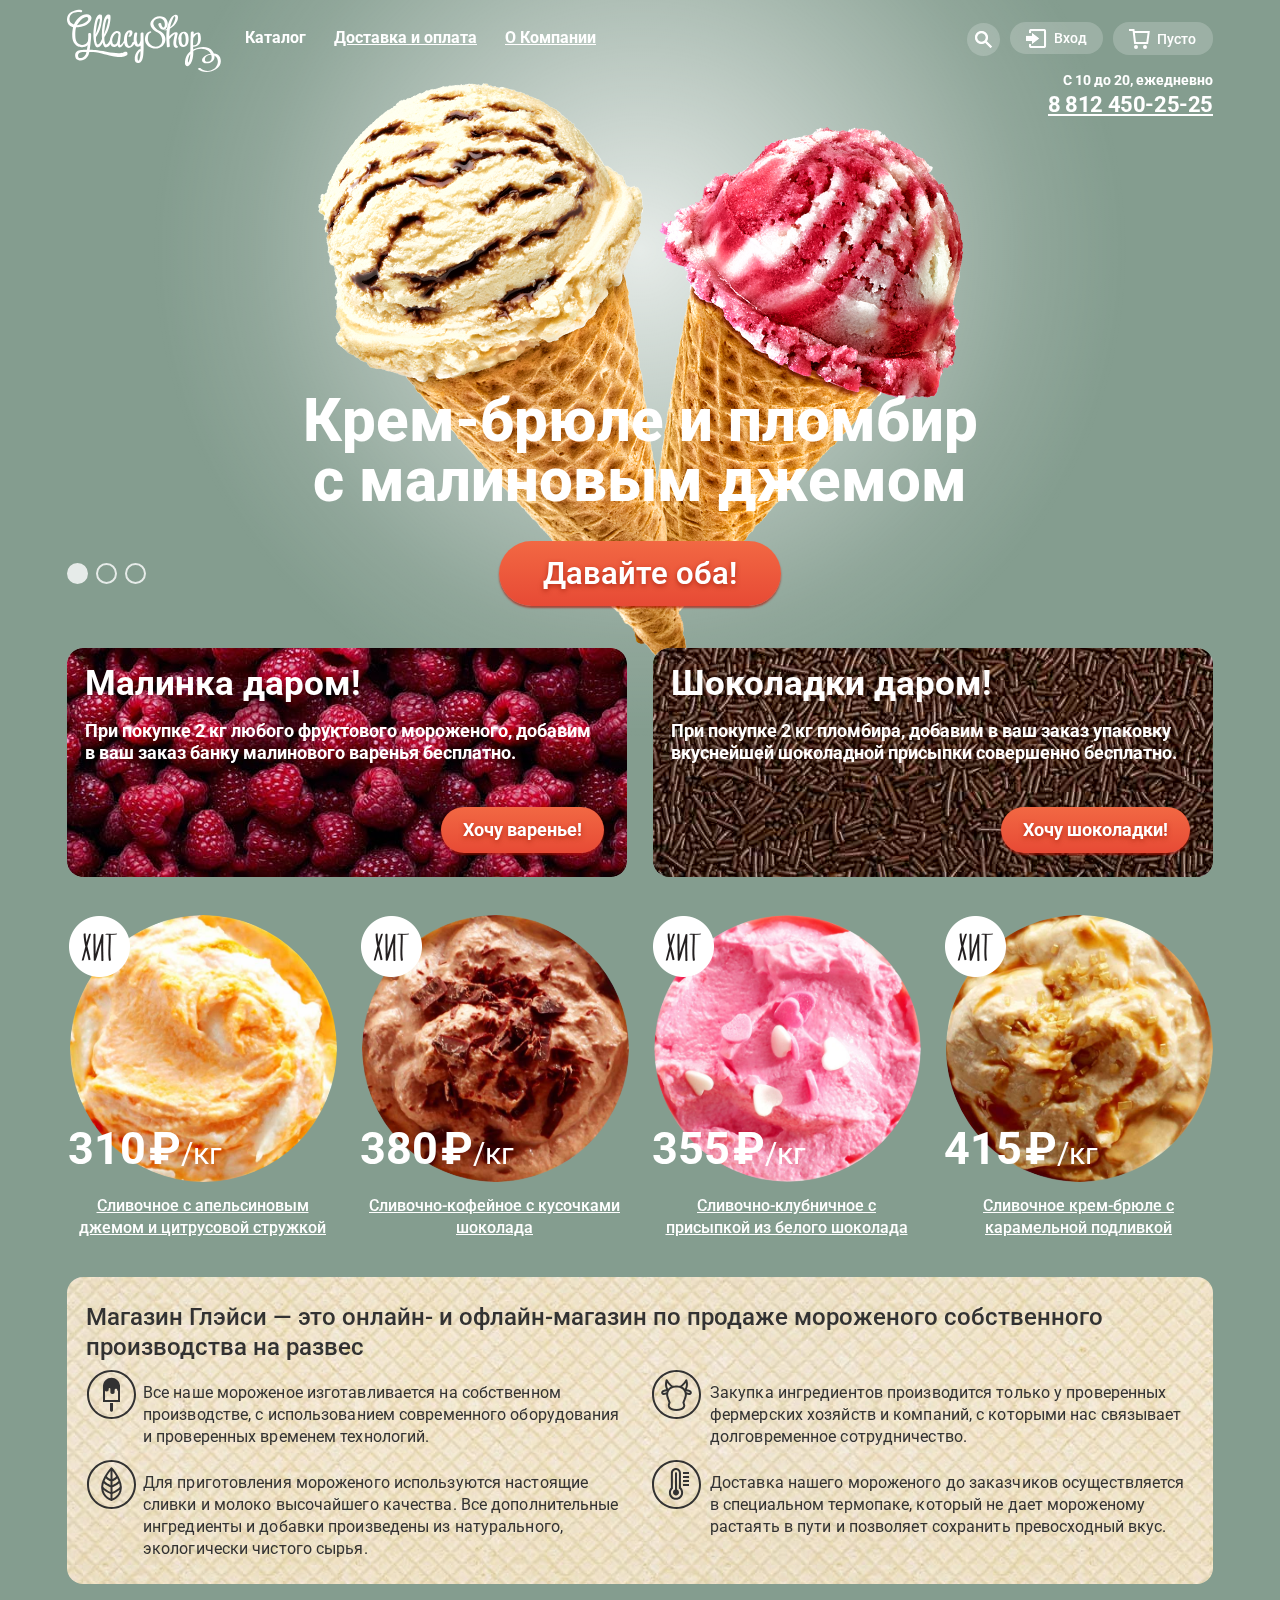
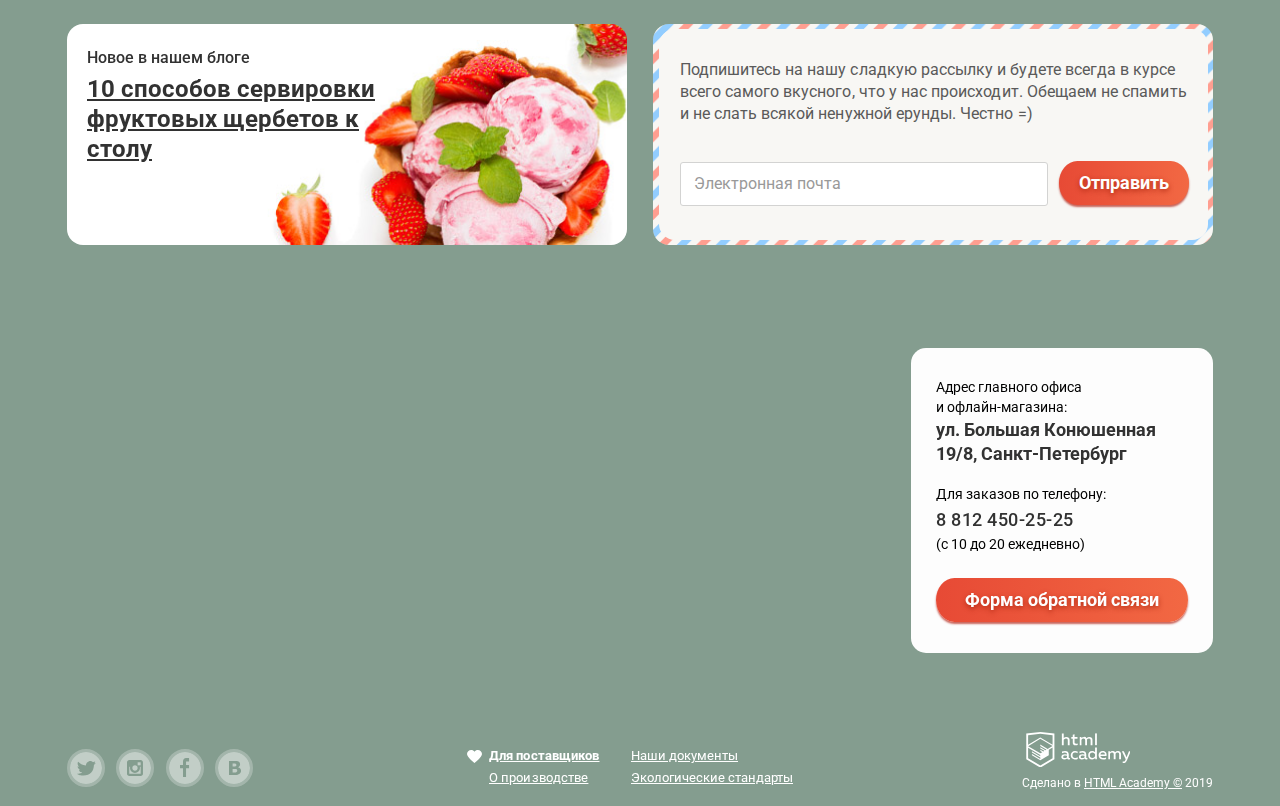
==== commit f4f967ae: "состояние перед изменением бордера инпутов" ====
--- a/index.html
+++ b/index.html
@@ -10,9 +10,9 @@
   <link rel="stylesheet" href="css/style.css">
 </head>
 <body>
-<input class="visibility-hidden" type="radio" id="product-1" name="toggle" checked>
-<input class="visibility-hidden" type="radio" id="product-2" name="toggle">
-<input class="visibility-hidden" type="radio" id="product-3" name="toggle">
+<!--<input class="visibility-hidden" type="radio" id="product-1" name="toggle" checked>-->
+<!--<input class="visibility-hidden" type="radio" id="product-2" name="toggle">-->
+<!--<input class="visibility-hidden" type="radio" id="product-3" name="toggle">-->
 <div class="site-wrapper">
   <header class="main-header content-center">
 <!--    <div class="logo-index">-->
@@ -86,6 +86,11 @@
 <!--          <label for="product-2">Второй</label>-->
 <!--          <label for="product-3">Третий</label>-->
 <!--        </div>-->
+        <input class="visibility-hidden slider-radio" type="radio" id="product-1" name="toggle" checked>
+        <input class="visibility-hidden slider-radio" type="radio" id="product-2" name="toggle">
+        <input class="visibility-hidden slider-radio" type="radio" id="product-3" name="toggle">
+        <div class="site-wrapper-background"></div>
+
         <div class="slider-block-1" id="slide1">
           <div class="slider-imgs">
             <div class="slider-img-0">
@@ -290,6 +295,7 @@
     </section>
   </footer>
 </div>
+<!--<div class="site-wrapper-background"></div>-->
 <div class="full-screen-field"></div>
 <section class="feedback">
   <h2 class="visibility-hidden">Задайте свой вопрос</h2>
--- a/css/style.css
+++ b/css/style.css
@@ -774,7 +774,7 @@
   display: block;
 
   margin: 0px 0px 0px 0px;
-  padding: 8px 0px 0px 0px;
+  padding: 0px 0px 0px 0px;
 
   border-radius: 4px;
   background-color: #f8f7f4;
@@ -787,7 +787,7 @@
 }
 
 .main-navigation-catalog li:first-of-type {
-  padding-top: 0px;
+  padding-top: 8px;
   padding-bottom: 11px;
 
   border-bottom: 1px solid gray;
@@ -1602,8 +1602,14 @@
   opacity: 0.8;
 }
 
-.slider-controls label:hover, .slider-controls label:focus {
+.slider-controls label:hover {
   opacity: 1;
+}
+
+.slider-radio:focus ~ .slider-controls label {
+  opacity: 1;
+  outline: 1px dotted rgba(255,255,255,0.8);
+  outline-offset: 1px;
 }
 
 .slider-controls {
@@ -1620,30 +1626,30 @@
   width: 100%;
   height: 100%;
 
-  background-color: #eee;
-}
-
-#product-1:checked ~ .site-wrapper {
+  /*background-color: #eee;*/
+}
+
+#product-1:checked ~ .site-wrapper-background {
   transition: background-image 1.3s ease, background-color 1.3s ease;
 
   background-color: #849d8f;
 }
 
-#product-2:checked ~ .site-wrapper {
+#product-2:checked ~ .site-wrapper-background {
   transition: background-image 1.3s ease, background-color 1.3s ease;
 
   background-color: #8996a6;
 }
 
-#product-3:checked ~ .site-wrapper {
+#product-3:checked ~ .site-wrapper-background {
   transition: background-image 1.3s ease, background-color 1.3s ease;
 
   background-color: #9d8b84;
 }
 
-#product-1:checked ~ .site-wrapper label[for="product-1"],
-#product-2:checked ~ .site-wrapper label[for="product-2"],
-#product-3:checked ~ .site-wrapper label[for="product-3"] {
+#product-1:checked ~ .slider-controls label[for="product-1"],
+#product-2:checked ~ .slider-controls label[for="product-2"],
+#product-3:checked ~ .slider-controls label[for="product-3"] {
   background-color: #ffffff;
 }
 
@@ -1652,9 +1658,9 @@
 }
 
 
-#product-1:checked ~ .site-wrapper #slide1,
-#product-2:checked ~ .site-wrapper #slide2,
-#product-3:checked ~ .site-wrapper #slide3 {
+#product-1:checked ~ #slide1,
+#product-2:checked ~ #slide2,
+#product-3:checked ~ #slide3 {
   display: block;
 
   /*background-color: #cccccc;*/
@@ -1758,6 +1764,8 @@
 
   border: none;
 }
+
+
 
 .filters legend {
   margin-bottom: 7px;
@@ -2007,12 +2015,12 @@
 .filter-down-row {
   display: flex;
 
-  width: 860px;
+  min-width: 860px;
 
 
 
   align-items: center;
-  justify-content: space-between;
+  /*justify-content: space-between;*/
 }
 
 .filters-submit {
@@ -2506,3 +2514,18 @@
   height: 1px;
   margin: -1px;
 }
+
+
+.site-wrapper-background {
+  position: fixed;
+  z-index: -1;
+  top: 0px;
+  left: 0px;
+
+  /*display: none;*/
+
+  width: 100vw;
+  height: 100vh;
+
+  /*background-color: rgba(150, 130, 120, 0.7);*/
+}
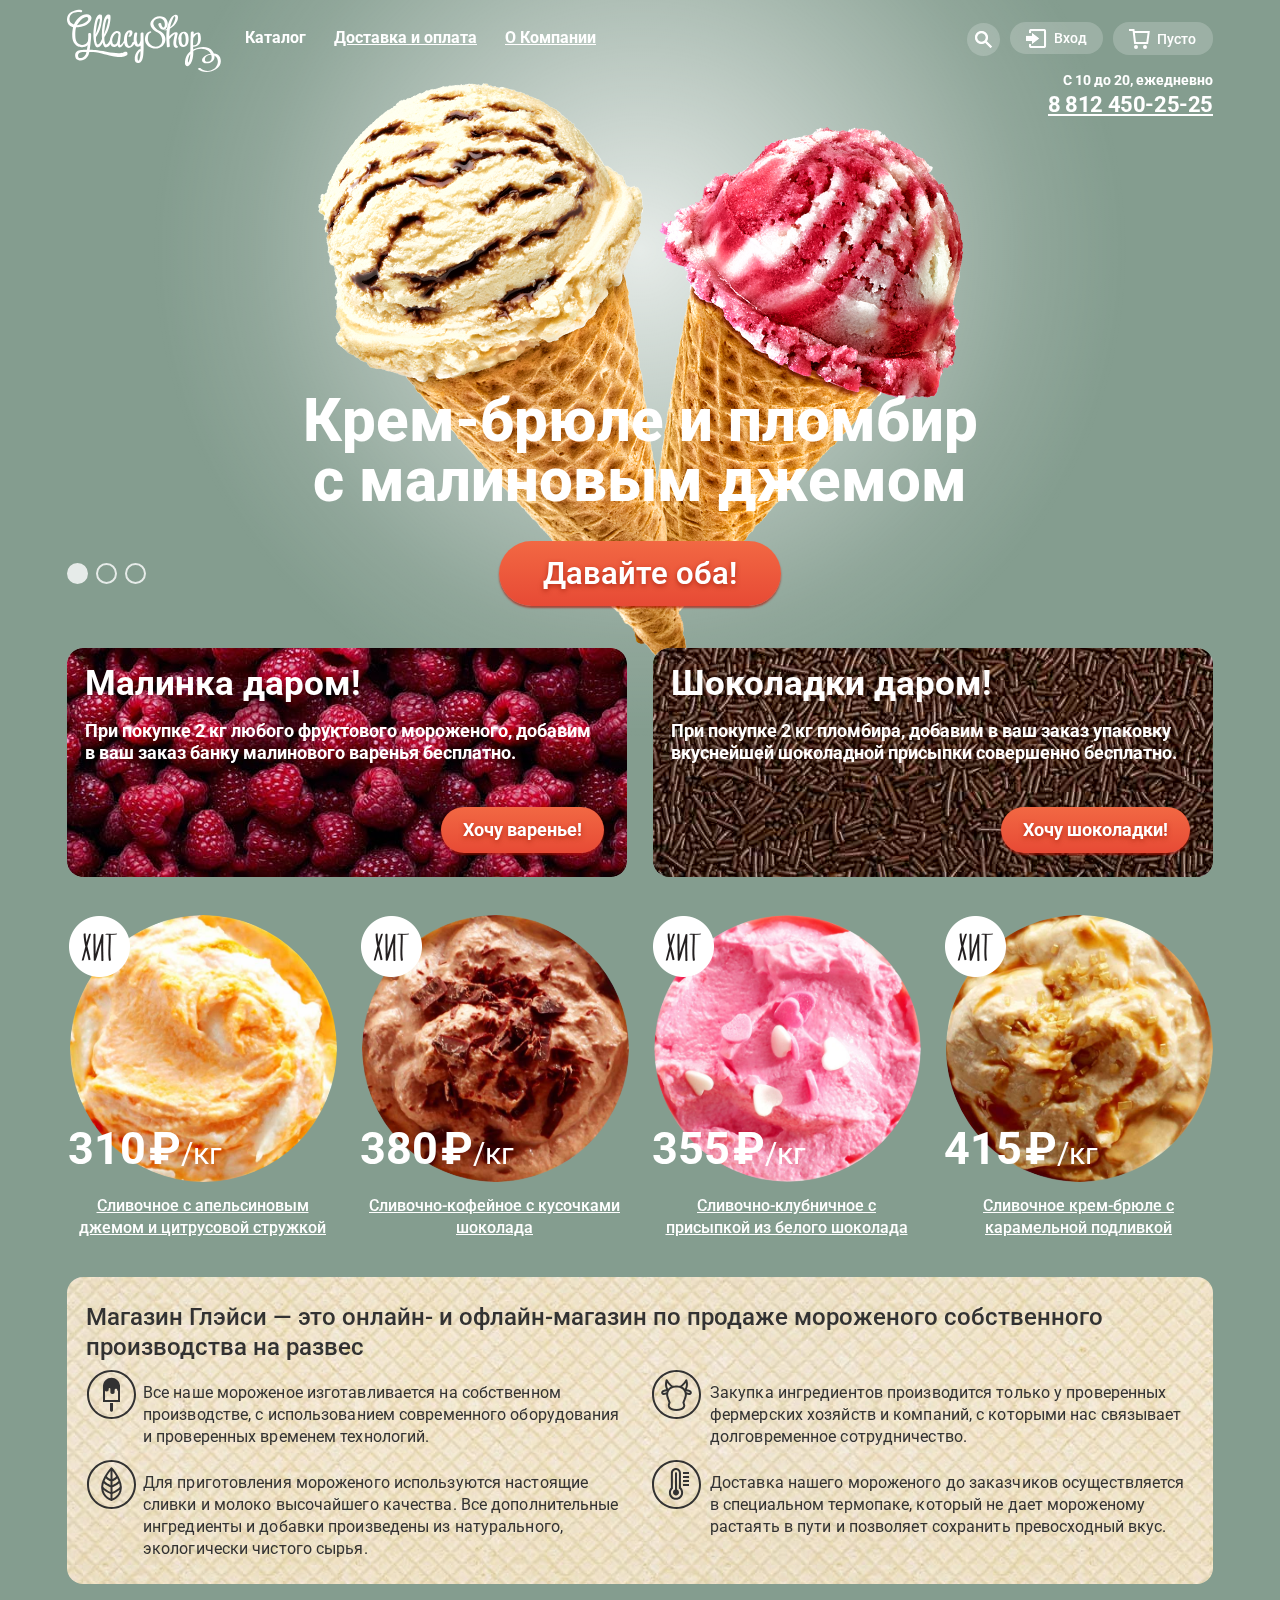
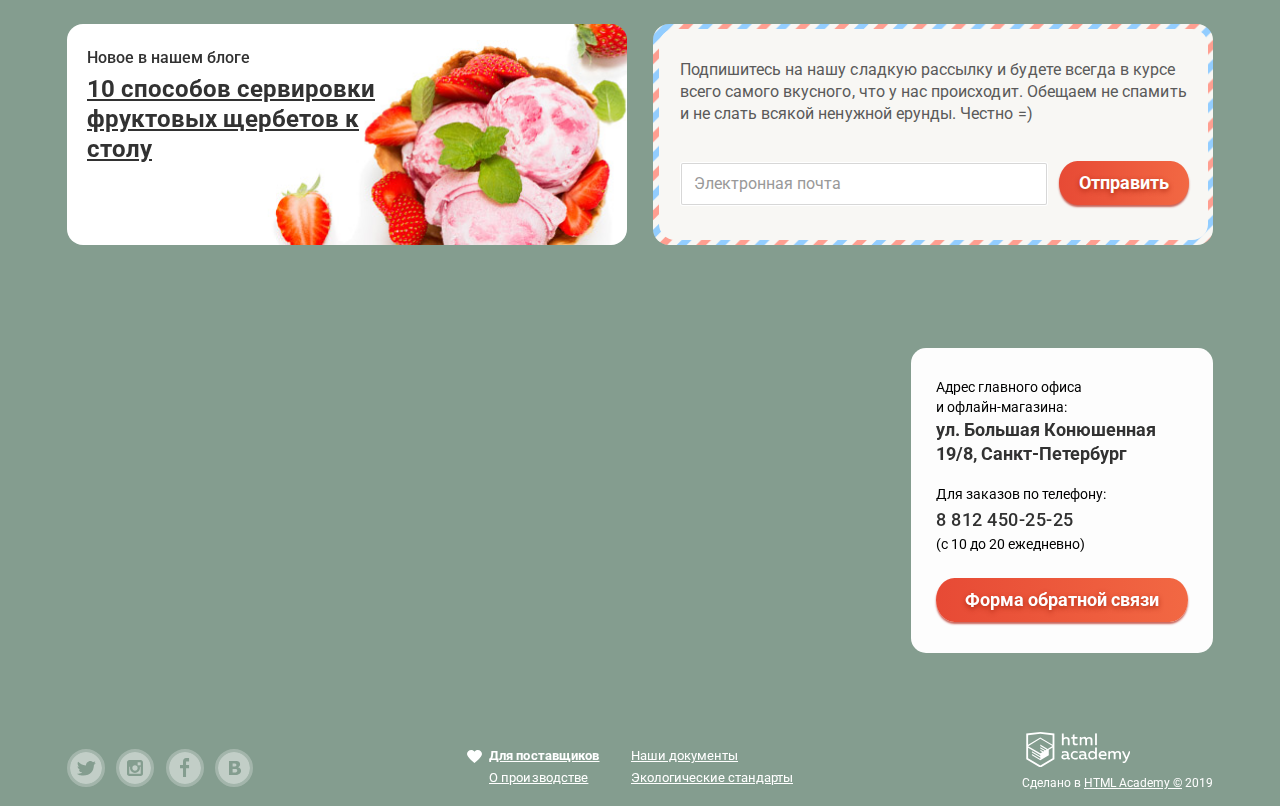
==== commit 3bc401a7: "исправления по замечаниям наставника окончательный вариант версия 99.5-пред-релиз)" ====
--- a/index.html
+++ b/index.html
@@ -10,14 +10,9 @@
   <link rel="stylesheet" href="css/style.css">
 </head>
 <body>
-<!--<input class="visibility-hidden" type="radio" id="product-1" name="toggle" checked>-->
-<!--<input class="visibility-hidden" type="radio" id="product-2" name="toggle">-->
-<!--<input class="visibility-hidden" type="radio" id="product-3" name="toggle">-->
 <div class="site-wrapper">
   <header class="main-header content-center">
-<!--    <div class="logo-index">-->
-      <a><img src="img/logo.svg" width="154" height="64" alt="Глейси" class="logo-index"></a>
-<!--    </div>-->
+    <a><img src="img/logo.svg" width="154" height="64" alt="Глейси" class="logo-index"></a>
     <nav class="main-navigation list-none">
       <ul>
         <li class="upper-level">
@@ -72,98 +67,89 @@
     </div>
   </header>
   <main class="main-index">
-<!--    <div class="sliders-offers-wrap content-center">-->
-      <div class="sliders-offers content-center">
-        <div class="breadcrumbs-contacts">
-          <div class="contacts">
-            <p class="time">С 10 до 20, ежедневно</p>
-            <a href="tel:+78124502525">8 812 450-25-25</a>
+    <div class="sliders-offers content-center">
+      <div class="breadcrumbs-contacts">
+        <div class="contacts">
+          <p class="time">С 10 до 20, ежедневно</p>
+          <a href="tel:+78124502525">8 812 450-25-25</a>
+        </div>
+      </div>
+      <input class="visibility-hidden slider-radio" type="radio" id="product-1" name="toggle" checked>
+      <input class="visibility-hidden slider-radio" type="radio" id="product-2" name="toggle">
+      <input class="visibility-hidden slider-radio" type="radio" id="product-3" name="toggle">
+      <div class="site-wrapper-background"></div>
+      <div class="slider-block-1" id="slide1">
+        <div class="slider-imgs">
+          <div class="slider-img-0">
+            <img src="img/slider-1-0.png" width="647" height="584" alt="Крем-брюле и пломбир с малиновым джемом">
           </div>
         </div>
-<!--        <div class="fon-gradient"></div>-->
-<!--        <div class="slider-controls">-->
-<!--          <label for="product-1">Первый</label>-->
-<!--          <label for="product-2">Второй</label>-->
-<!--          <label for="product-3">Третий</label>-->
-<!--        </div>-->
-        <input class="visibility-hidden slider-radio" type="radio" id="product-1" name="toggle" checked>
-        <input class="visibility-hidden slider-radio" type="radio" id="product-2" name="toggle">
-        <input class="visibility-hidden slider-radio" type="radio" id="product-3" name="toggle">
-        <div class="site-wrapper-background"></div>
-
-        <div class="slider-block-1" id="slide1">
-          <div class="slider-imgs">
-            <div class="slider-img-0">
-              <img src="img/slider-1-0.png" width="647" height="584" alt="Крем-брюле и пломбир с малиновым джемом">
-            </div>
+        <div class="slider-order">
+          <h3 class="slide-title">
+            Крем-брюле и пломбир с малиновым джемом
+          </h3>
+          <a class="button slide-button" href="#">Давайте оба!</a>
+        </div>
+      </div>
+      <div class="slider-block-2" id="slide2">
+        <div class="slider-imgs">
+          <div class="slider-img-0">
+            <img src="img/slider-2-0.png" width="644" height="582" alt="Шоколадный пломбир и лимонный сорбет">
           </div>
-          <div class="slider-order">
-            <h3 class="slide-title">
-              Крем-брюле и пломбир с малиновым джемом
-            </h3>
-            <a class="button slide-button" href="#">Давайте оба!</a>
+        </div>
+        <div class="slider-order">
+          <h3 class="slide-title">
+            Шоколадный пломбир и лимонный сорбет
+          </h3>
+          <a class="button slide-button" href="#">Давайте оба!</a>
+        </div>
+      </div>
+      <div class="slider-block-3" id="slide3">
+        <div class="slider-imgs">
+          <div class="slider-img-0">
+            <img src="img/slider-3-0.png" width="639" height="582" alt="Пломбир с помадкой и клубничный щербет">
           </div>
         </div>
-        <div class="slider-block-2" id="slide2">
-          <div class="slider-imgs">
-            <div class="slider-img-0">
-              <img src="img/slider-2-0.png" width="644" height="582" alt="Шоколадный пломбир и лимонный сорбет">
-            </div>
-          </div>
-          <div class="slider-order">
-            <h3 class="slide-title">
-              Шоколадный пломбир и лимонный сорбет
-            </h3>
-            <a class="button slide-button" href="#">Давайте оба!</a>
-          </div>
-        </div>
-        <div class="slider-block-3" id="slide3">
-          <div class="slider-imgs">
-            <div class="slider-img-0">
-              <img src="img/slider-3-0.png" width="639" height="582" alt="Пломбир с помадкой и клубничный щербет">
-            </div>
-          </div>
-          <div class="slider-order">
-            <h3 class="slide-title">
-              Пломбир с помадкой и клубничный щербет
-            </h3>
-            <a class="button slide-button" href="#">Давайте оба!</a>
-          </div>
-        </div>
-        <div class="slider-controls">
-          <label for="product-1" tabindex="0">Первый</label>
-          <label for="product-2">Второй</label>
-          <label for="product-3">Третий</label>
-        </div>
-        <div class="promo-block">
-          <div class="promo-1">
-            <h3>Малинка даром!</h3>
-            <p>При покупке 2 кг любого фруктового мороженого, добавим в ваш заказ банку малинового варенья бесплатно.</p>
-            <a class="button" href="#">Хочу варенье!</a>
-          </div>
-          <div class="promo-2">
-            <h3>Шоколадки даром!</h3>
-            <p>При покупке 2 кг пломбира, добавим в ваш заказ упаковку вкуснейшей шоколадной присыпки совершенно бесплатно.
-            </p>
-            <a class="button" href="#">Хочу шоколадки!</a>
-          </div>
-        </div>
-      </div>
-<!--    </div>-->
+        <div class="slider-order">
+          <h3 class="slide-title">
+            Пломбир с помадкой и клубничный щербет
+          </h3>
+          <a class="button slide-button" href="#">Давайте оба!</a>
+        </div>
+      </div>
+      <div class="slider-controls">
+        <label for="product-1" tabindex="0">Первый</label>
+        <label for="product-2">Второй</label>
+        <label for="product-3">Третий</label>
+      </div>
+      <div class="promo-block">
+        <div class="promo-1">
+          <h3>Малинка даром!</h3>
+          <p>При покупке 2 кг любого фруктового мороженого, добавим в ваш заказ банку малинового варенья бесплатно.</p>
+          <a class="button" href="#">Хочу варенье!</a>
+        </div>
+        <div class="promo-2">
+          <h3>Шоколадки даром!</h3>
+          <p>При покупке 2 кг пломбира, добавим в ваш заказ упаковку вкуснейшей шоколадной присыпки совершенно бесплатно.
+          </p>
+          <a class="button" href="#">Хочу шоколадки!</a>
+        </div>
+      </div>
+    </div>
     <div class="product-wrap content-center">
       <div class="assortment list-none">
         <ul>
           <li class="product hit">
             <div class="product">
-              <a href="##" class="img-product">
+              <a href="#" class="img-product">
                 <img src="img/catalog-1.jpg" width="267" height="267"
                      alt="Сливочное с апельсиновым джемом и цитрусовой стружкой" class="product">
               </a>
               <div class="price-description">
                 <p class="price">310<span class="kg">/кг</span></p>
-                <a href="###" class="product">Сливочное с апельсиновым джемом и цитрусовой стружкой</a>
+                <a href="#" class="product">Сливочное с апельсиновым джемом и цитрусовой стружкой</a>
               </div>
-              <a class="button quick-view" href="####">Быстрый просмотр</a>
+              <a class="button quick-view" href="#">Быстрый просмотр</a>
             </div>
           </li>
           <li class="product hit">
@@ -212,26 +198,24 @@
       </div>
     </div>
     <h1 class="visibility-hidden">Глэйси — магазин по продаже мороженого собственного производства</h1>
-<!--    <div class="features-wrap content-center">-->
-      <section class="features list-none content-center">
-        <h2>Магазин Глэйси — это онлайн- и офлайн-магазин по продаже мороженого собственного производства на развес</h2>
-        <ul class="features">
-          <li class="production">Все наше мороженое изготавливается на собственном производстве, с использованием
-            современного оборудования и проверенных временем технологий.
-          </li>
-          <li class="ingredients">Закупка ингредиентов производится только у проверенных фермерских хозяйств и
-            компаний, с которыми нас связывает долговременное сотрудничество.
-          </li>
-          <li class="manufacturing">Для приготовления мороженого используются настоящие сливки и молоко высочайшего
-            качества. Все дополнительные ингредиенты и добавки произведены из натурального, экологически чистого
-            сырья.
-          </li>
-          <li class="delivery">Доставка нашего мороженого до заказчиков осуществляется в специальном термопаке,
-            который не дает мороженому растаять в пути и позволяет сохранить превосходный вкус.
-          </li>
-        </ul>
-      </section>
-<!--    </div>-->
+    <section class="features list-none content-center">
+      <h2>Магазин Глэйси — это онлайн- и офлайн-магазин по продаже мороженого собственного производства на развес</h2>
+      <ul class="features">
+        <li class="production">Все наше мороженое изготавливается на собственном производстве, с использованием
+          современного оборудования и проверенных временем технологий.
+        </li>
+        <li class="ingredients">Закупка ингредиентов производится только у проверенных фермерских хозяйств и
+          компаний, с которыми нас связывает долговременное сотрудничество.
+        </li>
+        <li class="manufacturing">Для приготовления мороженого используются настоящие сливки и молоко высочайшего
+          качества. Все дополнительные ингредиенты и добавки произведены из натурального, экологически чистого
+          сырья.
+        </li>
+        <li class="delivery">Доставка нашего мороженого до заказчиков осуществляется в специальном термопаке,
+          который не дает мороженому растаять в пути и позволяет сохранить превосходный вкус.
+        </li>
+      </ul>
+    </section>
     <div class="news-subscription content-center">
       <article class="news-blog">
         <h2 class="news">Новое в нашем блоге</h2>
@@ -295,7 +279,6 @@
     </section>
   </footer>
 </div>
-<!--<div class="site-wrapper-background"></div>-->
 <div class="full-screen-field"></div>
 <section class="feedback">
   <h2 class="visibility-hidden">Задайте свой вопрос</h2>
--- a/css/style.css
+++ b/css/style.css
@@ -53,6 +53,10 @@
 }
 
 .main-footer a:hover, .contacts a:hover, .breadcrumbs a:hover {
+  color: #ffbc9e;
+}
+
+.main-footer a:focus, .contacts a:focus, .breadcrumbs a:focus {
   color: #ffbc9e;
 }
 
@@ -172,8 +176,9 @@
 section.features {
   width: 1146px;
   margin-top: -63px;
+  padding-right: 0px;
   padding-left: 0px;
-  padding-right: 0px;
+
   border-radius: 16px;
   background-color: #fae4b4;
   background-image: url("../img/background-features.jpg");
@@ -384,7 +389,6 @@
 }
 
 .btn-search:hover form, .btn-search:focus + form {
-  /*display: block;*/
   top: 54px;
 }
 .btn-search:focus-within form{
@@ -486,6 +490,7 @@
 
 
 
+
   justify-content: flex-start;
   align-items: flex-start;
 }
@@ -504,6 +509,7 @@
   padding: 0;
 
 
+
   flex-wrap: wrap;
 }
 
@@ -528,7 +534,6 @@
 }
 
 .sliders-offers::before {
-  content: "";
   position: absolute;
   z-index: 0;
   top: -82px;
@@ -537,6 +542,8 @@
   width: 100%;
   height: 100%;
 
+  content: "";
+
   background: radial-gradient(circle closest-corner at 50% 31%, rgba(255, 255, 255, 0.8) 0%, rgba(255, 255, 255, 0.1) 60%, rgba(255, 255, 255, 0.0) 75%);
 }
 
@@ -553,6 +560,7 @@
 
 ul.features {
   display: flex;
+
 
 
 
@@ -607,6 +615,7 @@
 
 
 
+
   flex-wrap: wrap;
   align-content: center;
   justify-content: space-between;
@@ -637,6 +646,7 @@
 
 
 
+
   justify-content: space-between;
 }
 
@@ -647,6 +657,7 @@
 
   max-width: 315px;
   padding-left: 0px;
+
 
 
 
@@ -680,14 +691,11 @@
 
 
 
+
   justify-content: space-between;
   flex-wrap: wrap;
-  /*max-width: 33%;*/
-}
-
-/*.footer-social {*/
-/*  max-width: 33.33%;*/
-/*}*/
+}
+
 
 .breadcrumbs-contacts {
   position: relative;
@@ -698,6 +706,7 @@
   width: auto;
   margin-bottom: 0px;
   padding-bottom: 0px;
+
 
 
 
@@ -738,6 +747,7 @@
 
 
 
+
   flex-wrap: wrap;
 }
 
@@ -754,6 +764,7 @@
 .filters {
   min-height: 135px;
   margin-bottom: 83px;
+
   color: #ffffff;
 
 }
@@ -839,8 +850,9 @@
   padding-left: 13px;
 
   color: #999999;
-  border: 1px solid #d3d3d2;
+  border: 1px solid transparent;
   border-radius: 3px;
+  box-shadow: inset 0 0 0 1px rgba(178, 178, 178, 0.52);
 
   font-size: 14px;
   font-weight: normal;
@@ -882,8 +894,9 @@
   padding: 8px 13px;
 
   color: #999999;
-  border: 1px solid #d3d3d2;
+  border: 1px solid transparent;
   border-radius: 3px;
+  box-shadow: inset 0 0 0 1px rgba(178, 178, 178, 0.52);
 
   font-size: 14px;
   font-weight: normal;
@@ -936,7 +949,6 @@
   min-width: 477px;
   max-width: 477px;
   min-height: 442px;
-  /*max-height: 442px;*/
   margin-top: -239px;
   margin-left: -237px;
 
@@ -945,6 +957,7 @@
 
   border-radius: 8px;
   background-color: #f8f7f4;
+
 
   animation-fill-mode: forwards;
 
@@ -982,8 +995,9 @@
   padding-left: 13px;
 
   color: #999999;
-  border: 1px solid #d3d3d2;
+  border: 1px solid transparent;
   border-radius: 3px;
+  box-shadow: inset 0 0 0 1px rgba(178, 178, 178, 0.52);
 
   font-size: 16px;
   font-weight: normal;
@@ -991,19 +1005,21 @@
 }
 
 .feedback textarea {
+  min-width: 267px;
   max-width: 428px;
-  min-width: 267px;
+  margin-bottom: 94px;
   margin-left: 24px;
-  margin-bottom: 94px;
   padding: 10px 13px 16px 13px;
 
-  border: 1px solid #d3d3d2;
+  border: 1px solid transparent;
   border-radius: 3px;
+  box-shadow: inset 0 0 0 1px rgba(178, 178, 178, 0.52);
 
 }
 
 .feedback button {
   position: relative;
+
   float: right;
 
   margin: 25px 23px 25px 20px;
@@ -1021,8 +1037,8 @@
 
 .feedback .submit-feedback {
   position: absolute;
+  right: 0px;
   bottom: 0px;
-  right: 0px;
 }
 
 .mail-content input {
@@ -1036,8 +1052,9 @@
   padding-left: 13px;
 
   color: #999999;
-  border: 1px solid #d3d3d2;
+  border: 1px solid transparent;
   border-radius: 3px;
+  box-shadow: inset 0 0 0 1px rgba(178, 178, 178, 0.52);
 
   font-size: 16px;
   font-weight: normal;
@@ -1067,6 +1084,9 @@
 .social-buttons li:hover {
   opacity: 1;
 }
+.social-buttons li:focus-within {
+  opacity: 1;
+}
 
 .social-buttons li:active {
   opacity: 0.5;
@@ -1160,6 +1180,7 @@
 
 .paginator {
   display: inline-block;
+
   width: 100%;
   min-height: 54px;
   margin-bottom: -2px;
@@ -1322,8 +1343,10 @@
 .pagination {
   display: flex;
   float: right;
+
+  margin-top: 0px;
+
 flex-wrap: wrap;
-  margin-top: 0px;
 
 
 
@@ -1416,7 +1439,6 @@
   font-style: normal;
   line-height: 24px;
 }
-
 .address a {
   display: block;
 
@@ -1532,7 +1554,6 @@
 .slider-order {
   position: relative;
   z-index: 5;
-  /*top: 274px;*/
   left: 50%;
 
   width: 700px;
@@ -1596,10 +1617,10 @@
   cursor: pointer;
   vertical-align: top;
 
+  opacity: 0.8;
   border: 2px solid #ffffff;
   border-radius: 50%;
   background-color: transparent;
-  opacity: 0.8;
 }
 
 .slider-controls label:hover {
@@ -1615,18 +1636,16 @@
 .slider-controls {
   position: relative;
   z-index: 20;
-  /*top: 481px;*/
-  /*left: 27px;*/
+
   margin-top: -43px;
   margin-bottom: 23px;
+
   font-size: 0;
 }
 
 .site-wrapper {
   width: 100%;
   height: 100%;
-
-  /*background-color: #eee;*/
 }
 
 #product-1:checked ~ .site-wrapper-background {
@@ -1662,8 +1681,6 @@
 #product-2:checked ~ #slide2,
 #product-3:checked ~ #slide3 {
   display: block;
-
-  /*background-color: #cccccc;*/
 }
 
 .promo-block {
@@ -1678,6 +1695,7 @@
   color: #ffffff;
 
 
+
   justify-content: space-between;
 }
 
@@ -1689,8 +1707,8 @@
   margin-left: 0px;
 
   border-radius: 16px;
+  background: url("../img/promo-1-fon.jpg") center no-repeat;
   background-color: #770511;
-  background: url("../img/promo-1-fon.jpg") center no-repeat;
   background-size: cover;
 }
 
@@ -1702,8 +1720,8 @@
   margin-right: 0px;
 
   border-radius: 16px;
+  background: url("../img/promo-2-fon.jpg") center no-repeat;
   background-color: #512517;
-  background: url("../img/promo-2-fon.jpg") center no-repeat;
   background-size: cover;
 }
 
@@ -1747,10 +1765,6 @@
   content: url("../img/index-catlog-hit.png");
 }
 
-/*.filters form {*/
-/*  color: #ffffff;*/
-/*}*/
-
 .filter-up-row {
   display: flex;
 
@@ -1780,8 +1794,7 @@
 
 .filter-background {
   padding: 7px 12px;
-  /*padding-right: 12px;*/
-  /*padding-left: 12px;*/
+
   border-radius: 25px;
   background-color: rgba(255, 255, 255, .3);
 }
@@ -1800,6 +1813,7 @@
 
 
 
+
   -webkit-appearance: none;
   -moz-appearance: none;
   appearance: none;
@@ -1875,6 +1889,7 @@
 
 
 
+
   align-items: center;
   justify-content: space-between;
 }
@@ -1904,6 +1919,7 @@
   height: 5px;
 
   background: rgba(255, 255, 255, 1);
+
 
 
 
@@ -1944,7 +1960,6 @@
 
 .fat-content ul {
   display: flex;
-  flex-wrap: wrap;
 
   min-width: 389px;
   min-height: 20px;
@@ -1954,9 +1969,8 @@
 
   list-style-type: none;
 
-
-
-  /*justify-content: space-between;*/
+  flex-wrap: wrap;
+
   align-items: center;
 }
 
@@ -1993,10 +2007,6 @@
   opacity: 0.8;
 }
 
-.radio-fat {
-  /*display: none;*/
-}
-
 .radio-fat:checked ~ label::after {
   position: absolute;
   top: 11px;
@@ -2019,8 +2029,8 @@
 
 
 
+
   align-items: center;
-  /*justify-content: space-between;*/
 }
 
 .filters-submit {
@@ -2032,6 +2042,7 @@
   border: 2px solid #fff;
   border-radius: 25px;
   background-color: rgba(255, 255, 255, .2);
+
 
 
 
@@ -2063,20 +2074,20 @@
 
 
 
+
   flex-wrap: wrap;
-  /*justify-content: space-between;*/
   align-items: center;
 }
 
 .checkbox-filter {
-  /*display: none;*/
 }
 
 .fillers li {
   position: relative;
+
   padding-top: 7px;
+  padding-right: 55px;
   padding-bottom: 7px;
-  padding-right: 55px;
 }
 
 .fillers .filter-background {
@@ -2141,15 +2152,15 @@
 }
 
 .btn-search input:hover {
-  border-width: 2px;
   outline: 0;
   outline-offset: 0;
+  box-shadow: inset 0 0 0 2px rgba(154, 154, 154, 0.52);
 }
 
 .btn-search input:focus {
-  border-color: rgba(46, 136, 2288, 0.52);
   outline: 0;
   outline-offset: 0;
+  box-shadow: inset 0 0 0 2px rgba(46, 136, 228, 0.52);
 }
 
 .btn-search input {
@@ -2185,15 +2196,15 @@
 }
 
 .btn-user-navigation input:hover {
-  border-width: 2px;
   outline: 0;
   outline-offset: 0;
+  box-shadow: inset 0 0 0 2px rgba(154, 154, 154, 0.52);
 }
 
 .btn-user-navigation input:focus {
-  border-color: rgba(46, 136, 2288, 0.52);
   outline: 0;
   outline-offset: 0;
+  box-shadow: inset 0 0 0 2px rgba(46, 136, 228, 0.52);
 }
 
 .btn-user-navigation input {
@@ -2229,15 +2240,15 @@
 }
 
 .mail-content input:hover {
-  border-width: 2px;
   outline: 0;
   outline-offset: 0;
+  box-shadow: inset 0 0 0 2px rgba(154, 154, 154, 0.52);
 }
 
 .mail-content input:focus {
-  border-color: rgba(46, 136, 2288, 0.52);
   outline: 0;
   outline-offset: 0;
+  box-shadow: inset 0 0 0 2px rgba(46, 136, 228, 0.52);
 }
 
 .mail-content input {
@@ -2273,15 +2284,15 @@
 }
 
 .feedback input:hover {
-  border-width: 2px;
   outline: 0;
   outline-offset: 0;
+  box-shadow: inset 0 0 0 2px rgba(154, 154, 154, 0.52);
 }
 
 .feedback input:focus {
-  border-color: rgba(46, 136, 2288, 0.52);
   outline: 0;
   outline-offset: 0;
+  box-shadow: inset 0 0 0 2px rgba(46, 136, 228, 0.52);
 }
 
 .feedback input {
@@ -2317,19 +2328,18 @@
 }
 
 .feedback textarea:hover {
-  border-width: 2px;
   outline: 0;
   outline-offset: 0;
+  box-shadow: inset 0 0 0 2px rgba(154, 154, 154, 0.52);
 }
 
 .feedback textarea:focus {
-  border-color: rgba(46, 136, 2288, 0.52);
   outline: 0;
   outline-offset: 0;
+  box-shadow: inset 0 0 0 2px rgba(46, 136, 228, 0.52);
 }
 
 .feedback textarea {
-  /*box-sizing: padding-box;*/
   color: #323232;
   outline: 0;
   outline-offset: 0;
@@ -2479,18 +2489,18 @@
 }
 
 .btn-search {
+  margin-top: 5px;
   padding: 13px 0px;
-  margin-top: 5px;
 }
 
 div.btn-user-navigation {
+  margin-top: 9px;
   padding: 13px 0px;
+}
+
+div.btn-shopping-basket {
   margin-top: 9px;
-}
-
-div.btn-shopping-basket {
   padding: 13px 0px;
-  margin-top: 9px;
 }
 
 .map-space iframe {
@@ -2508,8 +2518,9 @@
 
 .hide-filter-input {
   position: absolute;
-  /*top: 550px;*/
+
   clip: rect(0 0 0 0);
+
   width: 1px;
   height: 1px;
   margin: -1px;
@@ -2522,10 +2533,6 @@
   top: 0px;
   left: 0px;
 
-  /*display: none;*/
-
   width: 100vw;
   height: 100vh;
-
-  /*background-color: rgba(150, 130, 120, 0.7);*/
-}
+}
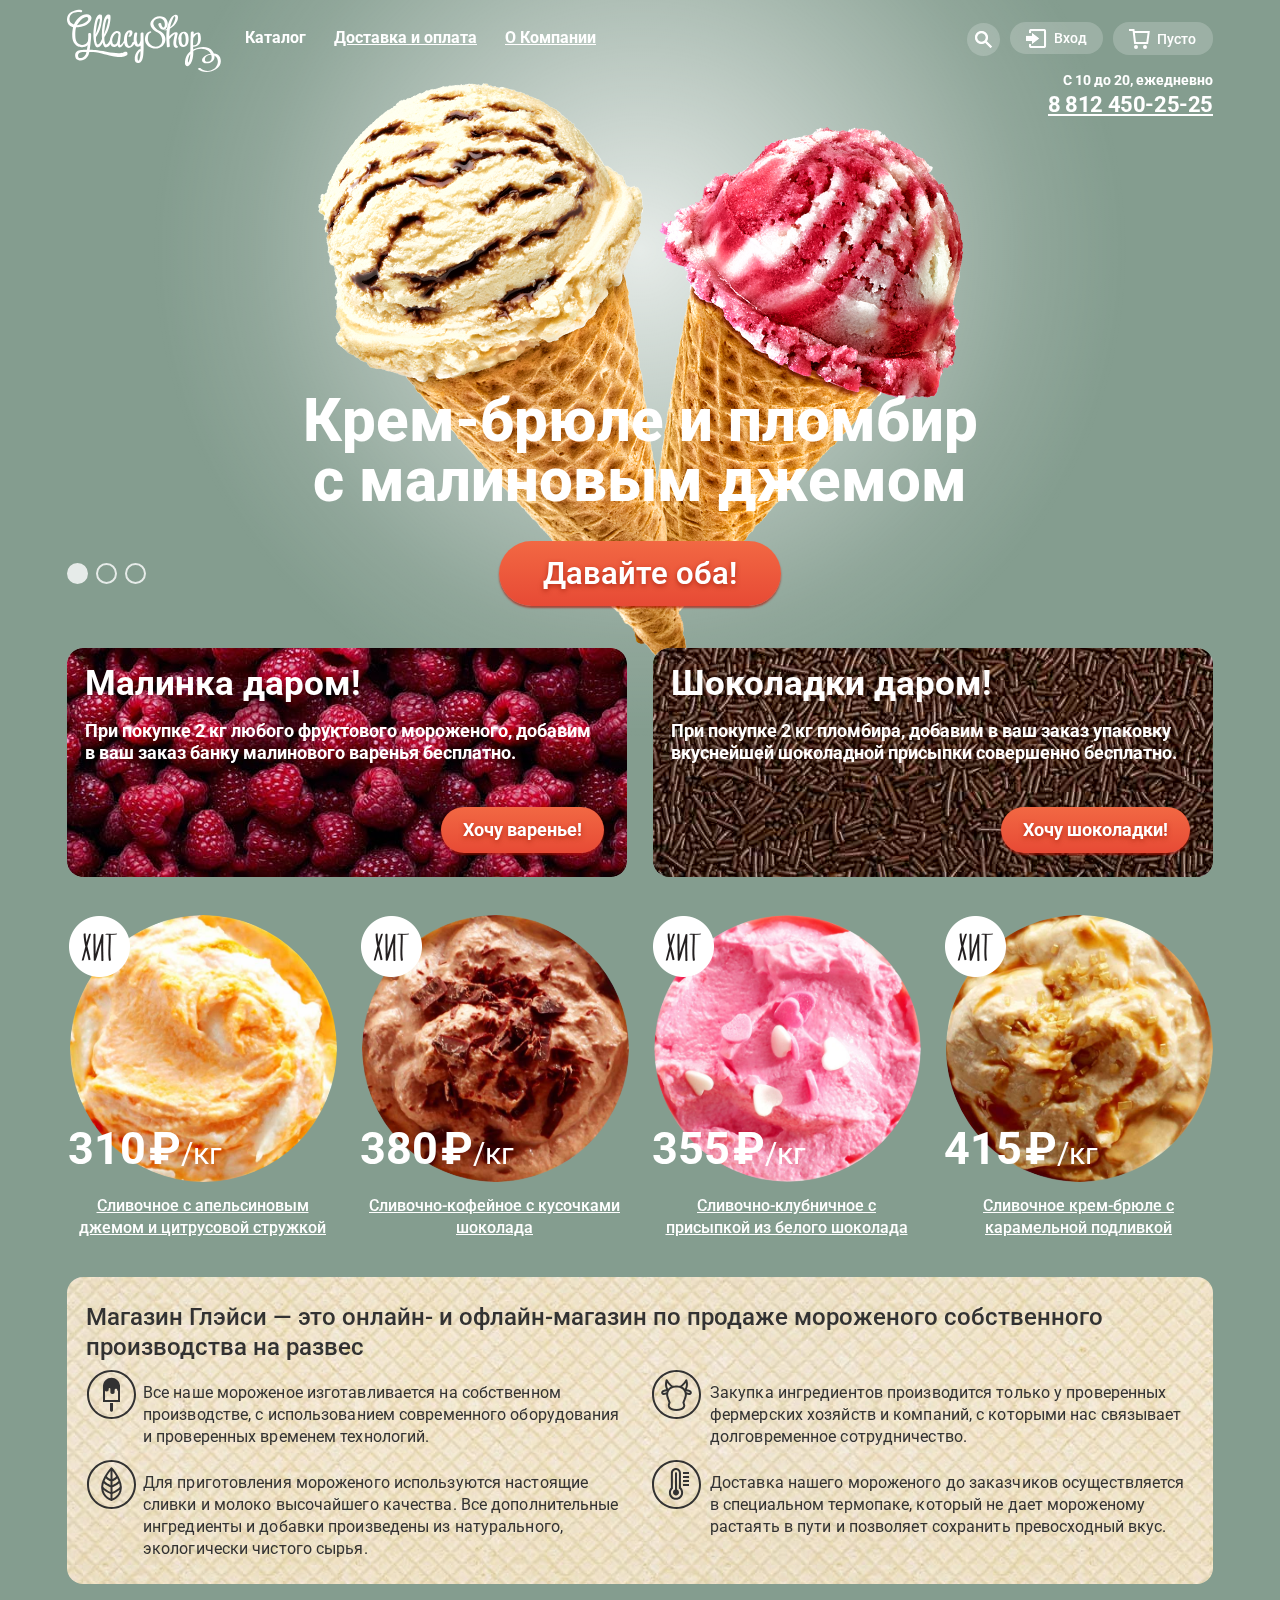
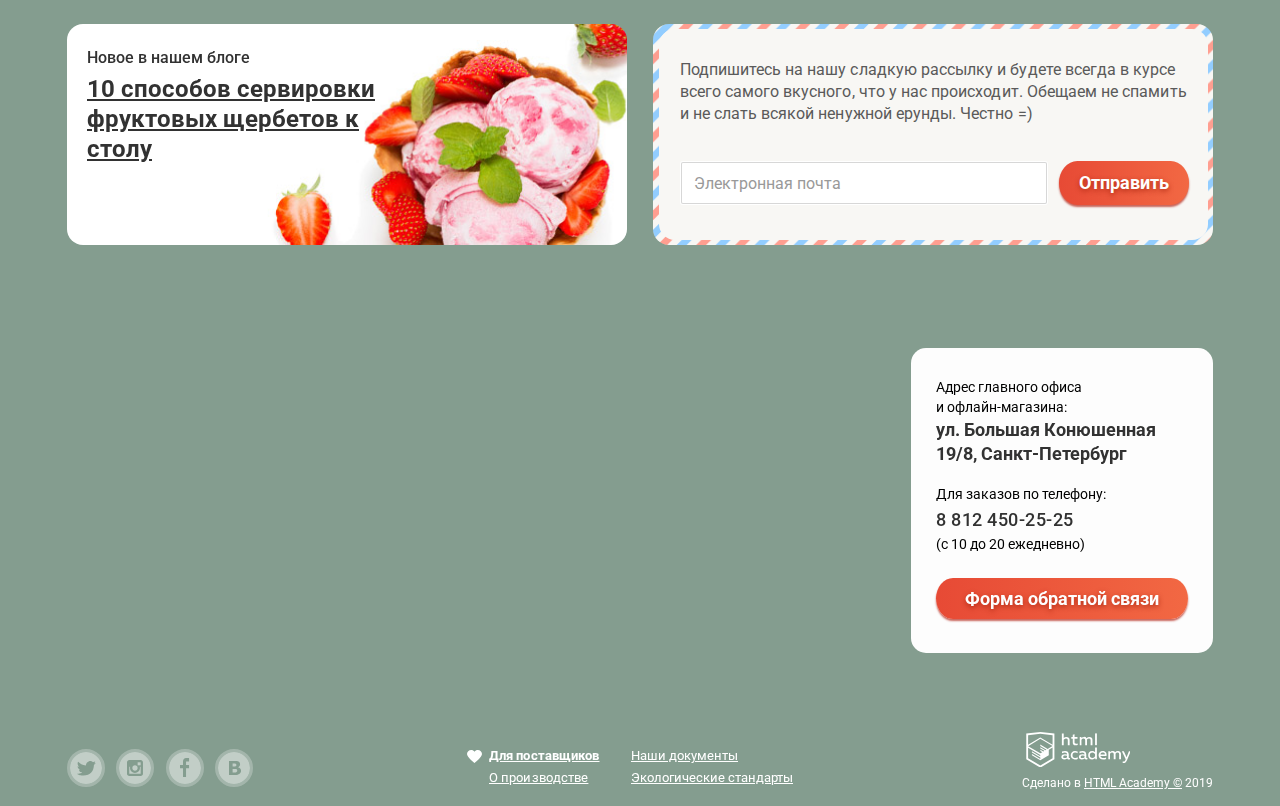
==== commit 08a9329c: "сделаны исправления, по замечаниям проверяющего" ====
--- a/index.html
+++ b/index.html
@@ -1,5 +1,3 @@
-
-
 <!DOCTYPE html>
 <html lang="ru">
 <head>
@@ -7,7 +5,7 @@
   <title>HTML Academy: Глейси</title>
   <link href="https://fonts.googleapis.com/css?family=Roboto:400,500,700&display=swap&subset=cyrillic" rel="stylesheet">
   <link rel="stylesheet" href="css/normalize.css">
-  <link rel="stylesheet" href="css/style.css">
+  <link rel="stylesheet" href="css/mini-style.css">
 </head>
 <body>
 <div class="site-wrapper">
@@ -248,7 +246,7 @@
           <p>Для заказов по телефону:</p>
           <a href="tel:+78124502525">8 812 450-25-25</a>
           <p>(с 10 до 20 ежедневно)</p>
-          <button class="btn-feedback feedback-btn" id="feedback-btn">Форма обратной связи</button>
+          <a class="btn-feedback feedback-btn" href="feedback-page.html">Форма обратной связи</a>
         </div>
       </div>
     </div>
@@ -285,7 +283,7 @@
   <p>Мы обязательно вам ответим!</p>
   <form action="https://echo.htmlacademy.ru/" name="feedback-form" method="post">
     <label for="feedback-name-field" class="visibility-hidden">Введите Ваше имя</label>
-    <input type="text" name="feedback-name" id="feedback-name-field" placeholder="Как вас зовут?" required>
+    <input type="text" name="feedback-name" class="input-feedback" id="feedback-name-field" placeholder="Как вас зовут?" required>
     <label for="feedback-email-field" class="visibility-hidden">Введите почту для обратной связи</label>
     <input type="email" name="feedback-email" id="feedback-email-field" placeholder="Ваша почта для ответа?" required>
     <label for="feedback-question-field" class="visibility-hidden">Введите вопрос</label>
@@ -295,7 +293,7 @@
     <button type="button" class="feedback-close"><img src="img/feedback-close.svg" width="18" height="17" alt="Закрыть окно обратной связи"></button>
   </form>
 </section>
-<script src="js/script.js"></script>
+<script src="js/mini-script.js"></script>
 </body>
 </html>
 
--- a/css/mini-style.css
+++ b/css/mini-style.css
@@ -0,0 +1 @@
+html{-webkit-box-sizing:border-box;box-sizing:border-box}*,::before,::after{-webkit-box-sizing:inherit;box-sizing:inherit}body{min-width:1200px;margin:0 auto;background-color:#849d8f;font-family:"Roboto","Arial",sans-serif}img{max-width:100%}.visibility-hidden{position:absolute;top:550px;clip:rect(0 0 0 0);width:1px;height:1px;margin:-1px}.weight::after{content:" кг х"}.basket-price::after,.basket-price-summ::after{content:" Руб."}span.kg::before{margin-left:3px;content:"₽";font-size:45px;font-weight:700}.main-footer a,.contacts a,.breadcrumbs a{color:#fff}.main-footer a:hover,.contacts a:hover,.breadcrumbs a:hover{color:#ffbc9e}.main-footer a:focus,.contacts a:focus,.breadcrumbs a:focus{color:#ffbc9e}.main-footer a:active,.main-header a:active,.breadcrumbs a:active{color:#ffbc9e}.list-none ul{list-style-type:none}.main-navigation a{color:#fff;font-size:16px;font-weight:700;line-height:18px}.main-navigation-catalog a{text-decoration:none;color:#323232;font-size:14px;font-weight:400;line-height:16px}.footer-info .a-bold,.main-navigation-catalog .a-bold{font-weight:700}.main-navigation-catalog li:hover{background-color:#fbded7}.main-navigation-catalog li:active{color:#323232;background-color:#f6b5a5}.main-navigation-catalog a:active{color:#323232}.main-navigation-catalog .menu-activ{background-color:#d07058}.menu-activ a{cursor:pointer;color:#fff}.upper-level > a{border-radius:16px;padding:6px 14px 7px}.upper-level:hover > a,.nav-up-anchor:focus{cursor:pointer;text-decoration:none;color:#323232;background-color:#f7f6f3}.upper-level > a:active{cursor:pointer;text-decoration:none;color:#323232;background-color:#f7f6f3;-webkit-box-shadow:inset 0 2px 1px 0 rgba(105,105,105,1);box-shadow:inset 0 2px 1px 0 rgba(105,105,105,1)}.btn-user-navigation,.btn-shopping-basket{color:#fff;font-size:14px;font-weight:500;line-height:16px}.btn-shopping-basket .filled{position:relative;color:#323232}.logon-div a{color:#323232}.contacts{color:#fff;font-size:14px;font-weight:700;line-height:16px}.contacts a{letter-spacing:-.4px;font-size:22px;line-height:24px}section.features{width:1146px;margin-top:-63px;padding-right:0;padding-left:0;border-radius:16px;background-color:#fae4b4;background-image:url(../img/background-features.jpg)}.features h2{color:#323232;font-size:24px;font-weight:500;line-height:30px}.features li{letter-spacing:.1px;word-spacing:0;color:#323232;font-size:16px;font-weight:400;line-height:22px}article.news-blog{width:560px;min-height:220px;margin-bottom:20px;border-radius:16px;background-color:#f8d2c4;background-image:url(../img/background-strawberry.jpg);background-size:cover}.news-blog h2{margin-top:23px;margin-bottom:5px;margin-left:20px;padding-right:230px;color:#323232;font-size:16px;font-weight:500;line-height:22px}.news-blog a{display:block;max-width:310px;padding-left:20px;color:#323232;font-size:24px;font-weight:700;line-height:30px}section.subscription{position:relative;width:560px;min-height:220px;margin-bottom:20px;border-radius:16px;background-color:#fdf4e3;background-image:url(../img/mail-background.png);background-size:cover}div.mail-content{position:relative;top:0;right:0;bottom:0;left:0;width:549px;min-height:211px;margin:5px auto;border-radius:16px;background-color:#f8f7f4}.mail-content p{margin-top:30px;margin-left:21px;padding-right:10px;letter-spacing:.05px}.subscription p{margin-top:0;padding-top:30px;color:#5a5a5a;font-size:16px;font-weight:400;line-height:22px}.subscription input{color:#999;font-size:16px;font-weight:400;line-height:24px}.subscription button{color:#fefefe;border:none;font-size:18px;font-weight:700;line-height:24px}.footer-info a{color:#fff;font-size:13px;font-weight:400;line-height:18px}.footer-copyrigh,.footer-copyrigh a{color:#fefefe;font-size:12px;font-weight:400;line-height:18px}.breadcrumbs a{font-size:14px;font-weight:400;line-height:16px}.breadcrumbs li:last-of-type a{color:#fff}.header-catalog{color:#fff;font-size:35px;font-weight:700;line-height:41px}.price{color:#fff;font-size:45px;font-weight:700;line-height:45px}.price .kg{font-size:30px;font-weight:400}a.product{color:#fff;font-size:16px;font-weight:500;line-height:22px}.assortment img{width:267px;height:267px;border-radius:50%}button.btn-search{width:33px;height:33px;border:none;border-radius:50%;background-color:rgba(255,255,255,0.2);background-image:url(../img/search-icon.png);background-repeat:no-repeat;background-position:50% 50%;background-size:auto auto}.btn-search:hover button{cursor:pointer;border:none;background-color:#f8f7f4;background-image:url(../img/search-icon-hover.png)}.btn-search:hover form,.btn-search:focus + form{top:54px}.btn-search:focus-within form{top:54px}button.btn-user-navigation{width:93px;height:32px;padding-right:16px;text-align:right;border:none;border-radius:16px;background-color:rgba(255,255,255,0.2);background-image:url(../img/login-icon.png);background-repeat:no-repeat;background-position:16px 50%;background-size:auto auto}.btn-user-navigation:hover .btn-user-navigation{cursor:pointer;color:#323232;border:none;background-color:#f8f7f4;background-image:url(../img/login-icon-hover.png)}button.btn-shopping-basket{width:100px;height:33px;padding-right:17px;text-align:right;border:none;border-radius:16px;background-color:rgba(255,255,255,0.2);background-image:url(../img/empty-basket-icon.svg);background-repeat:no-repeat;background-position:16px 50%;background-size:auto auto}button.btn-shopping-basket.filled{width:117px;height:32px;padding-right:17px;text-align:right;border:none;border-radius:16px;background-color:rgba(248,247,244,0.99);background-image:url(../img/filled-basket-icon.svg);background-repeat:no-repeat;background-position:16px 50%;background-size:auto auto}.breadcrumbs ul{margin:15px 0 0;padding:0}.breadcrumbs li{display:inline;margin-left:0}.breadcrumbs li:not(:last-of-type)::after{padding-right:2px;padding-left:6px;content:"»";color:#fff}.content-center{width:1200px;margin:0 auto;padding:0 27px}.main-header{position:relative;z-index:35;display:-webkit-box;display:-ms-flexbox;display:flex;margin-bottom:5px;-webkit-box-pack:start;-ms-flex-pack:start;justify-content:flex-start;-webkit-box-align:start;-ms-flex-align:start;align-items:flex-start}.logo-index{min-width:154px;margin-top:9px;margin-right:10px}.main-navigation ul{position:relative;display:-webkit-box;display:-ms-flexbox;display:flex;padding:0;-ms-flex-wrap:wrap;flex-wrap:wrap}.main-navigation{margin-right:auto}.btn-shopping-basket{margin-right:0;margin-left:5px}.btn-user-navigation{margin-left:5px}.sliders-offers{position:relative;min-height:807px;margin-bottom:69px}.sliders-offers::before{position:absolute;z-index:0;top:-82px;left:0;width:100%;height:100%;content:"";background:-webkit-radial-gradient(50% 31%,circle closest-corner,rgba(255,255,255,0.8) 0,rgba(255,255,255,0.1) 60%,rgba(255,255,255,0.0) 75%);background:-o-radial-gradient(50% 31%,circle closest-corner,rgba(255,255,255,0.8) 0,rgba(255,255,255,0.1) 60%,rgba(255,255,255,0.0) 75%);background:radial-gradient(circle closest-corner at 50% 31%,rgba(255,255,255,0.8) 0,rgba(255,255,255,0.1) 60%,rgba(255,255,255,0.0) 75%)}.features{min-height:201px;margin-bottom:40px}.features h2{padding-top:25px;padding-left:19px}ul.features{display:-webkit-box;display:-ms-flexbox;display:flex;-ms-flex-wrap:wrap;flex-wrap:wrap}.features li:nth-child(odd){margin-right:48px}.features li{position:relative;max-width:483px;margin-right:auto;margin-bottom:24px;margin-left:36px}.features li::before{position:absolute;top:-12px;left:-56px}.features li:nth-child(even)::before{position:absolute;top:-12px;left:-58px}li.production::before{content:url("../img/ice-cream.svg")}li.ingredients::before{content:url("../img/cow.svg")}li.manufacturing::before{content:url("../img/leaf.svg")}li.delivery::before{content:url("../img/thermometer.svg")}.news-subscription{display:-webkit-box;display:-ms-flexbox;display:flex;margin-bottom:40px;-ms-flex-wrap:wrap;flex-wrap:wrap;-ms-flex-line-pack:center;align-content:center;-webkit-box-pack:justify;-ms-flex-pack:justify;justify-content:space-between}.map-space{position:relative;width:100%;height:430px;margin-top:-20px}.adress-wrap{position:relative;top:0;width:1200px;height:0;margin:0 auto}.main-footer{display:-webkit-box;display:-ms-flexbox;display:flex;margin-top:15px;-webkit-box-pack:justify;-ms-flex-pack:justify;justify-content:space-between}ul.footer-info{position:relative;display:-webkit-box;display:-ms-flexbox;display:flex;max-width:315px;padding-left:0;-ms-flex-wrap:wrap;flex-wrap:wrap}.footer-info li:nth-child(odd){width:151px;padding-bottom:3px;padding-left:9px;letter-spacing:.1px}.footer-info li:first-child::before{position:absolute;top:3px;left:-13px;content:url("../img/heart-icon.svg")}ul.social-buttons{display:-webkit-box;display:-ms-flexbox;display:flex;width:186px;padding-top:3px;padding-left:0;-webkit-box-pack:justify;-ms-flex-pack:justify;justify-content:space-between;-ms-flex-wrap:wrap;flex-wrap:wrap}.breadcrumbs-contacts{position:relative;z-index:1;display:-webkit-box;display:-ms-flexbox;display:flex;width:auto;margin-bottom:0;padding-bottom:0;-webkit-box-pack:start;-ms-flex-pack:start;justify-content:flex-start}.breadcrumbs{margin-left:0}.contacts{min-width:170px;margin-right:0;margin-left:auto;padding-bottom:0;text-align:right}.contacts p{margin:-10px 0;padding-top:0;padding-bottom:15px}.contacts a{margin:0;padding:0}.assortment ul{display:-webkit-box;display:-ms-flexbox;display:flex;margin:0;padding:0;-ms-flex-wrap:wrap;flex-wrap:wrap}li.product{position:relative;width:292px;margin-top:-48px;border-radius:5px}.filters{min-height:135px;margin-bottom:83px;color:#fff}h1.header-catalog{margin:3px 0 0;padding:0;letter-spacing:-.1px}ul.main-navigation-catalog{position:absolute;top:-444px;left:-7px;display:block;margin:0;padding:0;border-radius:4px;background-color:#f8f7f4;-webkit-box-shadow:0 20px 20px 0 rgba(0,0,0,0.4);box-shadow:0 20px 20px 0 rgba(0,0,0,0.4)}.main-navigation-catalog li{padding:8px 22px 5px 20px}.main-navigation-catalog li:first-of-type{padding-top:8px;padding-bottom:11px;border-bottom:1px solid gray}.main-navigation-catalog li:last-of-type{margin-bottom:7px}.upper-level:hover ul.main-navigation-catalog,.nav-up-anchor:focus + .main-navigation-catalog{top:44px;display:block}.main-navigation-catalog:focus-within{top:44px}div.btn-search,div.btn-user-navigation{position:relative}.btn-search form{position:absolute;top:-540px;right:0;display:block;min-width:341px;min-height:84px;text-align:center;border-radius:6px;background-color:#f8f7f4;-webkit-box-shadow:0 20px 20px 0 rgba(0,0,0,0.4);box-shadow:0 20px 20px 0 rgba(0,0,0,0.4)}.btn-search input{display:inline-block;min-width:310px;height:42px;margin-top:21px;padding-left:13px;vertical-align:top;color:#999;border:1px solid transparent;border-radius:3px;-webkit-box-shadow:inset 0 0 0 1px rgba(178,178,178,0.52);box-shadow:inset 0 0 0 1px rgba(178,178,178,0.52);font-size:14px;font-weight:400;line-height:24px}.btn-user-navigation form{position:absolute;top:-540px;right:0;display:block;min-width:277px;min-height:214px;text-align:center;border-radius:6px;background-color:#f8f7f4;-webkit-box-shadow:0 20px 20px 0 rgba(0,0,0,0.4);box-shadow:0 20px 20px 0 rgba(0,0,0,0.4)}.btn-user-navigation:hover form,.btn-user-navigation:focus + form{top:50px}.btn-user-navigation:focus-within form{top:50px}.btn-user-navigation input{display:inline-block;min-width:240px;margin-top:21px;margin-bottom:1px;margin-left:20px;padding:8px 13px;vertical-align:top;color:#999;border:1px solid transparent;border-radius:3px;-webkit-box-shadow:inset 0 0 0 1px rgba(178,178,178,0.52);box-shadow:inset 0 0 0 1px rgba(178,178,178,0.52);font-size:14px;font-weight:400;line-height:24px}.btn-user-navigation #submit-logon{float:left;margin:20px 20px 0;padding:10px 25px;color:#fefefe;border:none;border-radius:25px/30px;background-color:#ec593c;font-size:18px;font-weight:700;line-height:24px}.rem{float:left;margin-top:22px;text-align:left}.rem a{display:block;padding:0 0 5px;font-size:13px;font-weight:400;line-height:16px}.feedback{position:fixed;z-index:235;top:50%;left:50%;display:none;min-width:477px;max-width:477px;min-height:442px;margin-top:-239px;margin-left:-237px;-webkit-animation:show-block .5s 1;animation:show-block .5s 1;text-align:left;border-radius:8px;background-color:#f8f7f4;-webkit-animation-fill-mode:forwards;animation-fill-mode:forwards}@-webkit-keyframes show-block{100%{opacity:ease-in ease-in 0 1}}@keyframes show-block{100%{opacity:ease-in ease-in 0 1}}.feedback p{margin-top:15px;margin-bottom:20px;margin-left:23px;font-size:24px;font-weight:500;line-height:28px}.feedback input{display:inline-block;min-width:267px;height:44px;margin-bottom:20px;margin-left:24px;padding-left:13px;vertical-align:top;color:#999;border:1px solid transparent;border-radius:3px;-webkit-box-shadow:inset 0 0 0 1px rgba(178,178,178,0.52);box-shadow:inset 0 0 0 1px rgba(178,178,178,0.52);font-size:16px;font-weight:400;line-height:24px}.feedback textarea{min-width:267px;max-width:428px;margin-bottom:94px;margin-left:24px;padding:10px 13px 16px;border:1px solid transparent;border-radius:3px;-webkit-box-shadow:inset 0 0 0 1px rgba(178,178,178,0.52);box-shadow:inset 0 0 0 1px rgba(178,178,178,0.52)}.feedback button{position:relative;float:right;margin:25px 23px 25px 20px;padding:10px 25px;color:#fefefe;border:none;border-radius:25px/30px;background-color:#ec593c;font-size:18px;font-weight:700;line-height:24px}.feedback .submit-feedback{position:absolute;right:0;bottom:0}.mail-content input{display:inline-block;min-width:368px;height:44px;margin-top:20px;margin-bottom:20px;margin-left:21px;padding-left:13px;vertical-align:top;color:#999;border:1px solid transparent;border-radius:3px;-webkit-box-shadow:inset 0 0 0 1px rgba(178,178,178,0.52);box-shadow:inset 0 0 0 1px rgba(178,178,178,0.52);font-size:16px;font-weight:400;line-height:24px}.mail-content button{margin:20px 0 0 7px;padding:10px 20px;color:#fefefe;border:none;border-radius:25px/30px;background-color:#ec593c;font-size:18px;font-weight:700;line-height:24px}.social-buttons li{opacity:.5;border:rgba(255,255,255,0.5) solid 3px;border-radius:50%}.social-buttons li:hover{opacity:1}.social-buttons li:focus-within{opacity:1}.social-buttons li:active{opacity:.5}.btn-twitter a{display:block;width:32px;height:32px;background-image:url(../img/twitter-icon.svg)}.btn-instagram a{display:block;width:32px;height:32px;background-image:url(../img/instagram.svg)}.btn-facebook a{display:block;width:32px;height:32px;background-image:url(../img/facebook-icon.svg)}.btn-vk a{display:block;width:32px;height:32px;background-image:url(../img/vk-icon.svg)}.footer-copyrigh img{padding:2px 0}.footer-copyrigh p{margin-top:0}.price-description{position:relative;z-index:215;margin-top:-106px;margin-left:-2px;padding-bottom:75px}p.price{width:155px;margin-bottom:19px;margin-left:9px}.price-description a{display:block;padding:0 17px;text-align:center}div.product{min-height:405px;margin-top:5px;padding-left:5px;text-align:center}section.assortment{width:1200px;margin-left:-12px}div.assortment{width:1200px;margin-left:-12px}.paginator{display:inline-block;width:100%;min-height:54px;margin-bottom:2px;padding-bottom:14px;vertical-align:top;border-bottom:1px solid #fff}.activ-page > a{border-radius:16px;background-color:#d07058;padding:6px 14px 7px}.checkout-section{position:absolute;top:59px;right:27px;display:none;width:540px;margin:0;padding:0;border-radius:4px;background-color:#f8f7f4;-webkit-box-shadow:0 20px 20px 0 rgba(0,0,0,0.4);box-shadow:0 20px 20px 0 rgba(0,0,0,0.4)}.checkout-section a{text-decoration:none;color:#323232}.btn-shopping-basket:hover .checkout-section{display:block}.main-navigation-catalog li{padding:8px 22px 5px 20px}a.checkout-btn{float:right;margin:-2px 15px 21px 20px;padding:10px 15px;color:#fefefe;border:none;border-radius:25px/30px;font-size:18px;font-weight:700;line-height:24px}button.cancel-btn{padding-left:0;border:none;background-color:transparent}.checkout-section table{margin-top:17px;margin-left:15px;border-collapse:collapse;color:#323232;font-size:13px;font-weight:400;line-height:16px}.checkout-section td{padding-bottom:20px}.last-row td{padding-bottom:18px;border-bottom:1px solid #000}td.cancel-btn{width:25px}td.midget-img{width:45px}td.article-icecream{width:225px}td.weight{width:70px;padding-left:25px}td.basket-price{width:70px;color:#999}td.basket-price-summ{width:76px;padding-left:9px}p.total-price{padding-right:13px;text-align:right;color:#323232;font-size:15px;font-weight:700;line-height:18px}.submit-logon,.submit-feedback,.submit-subscription-field,.checkout-btn,.feedback-btn{background:-webkit-gradient(linear,left top,right top,from(#e74a35),to(#f26843));background:-webkit-linear-gradient(left,#e74a35 0,#f26843 100%);background:-o-linear-gradient(left,#e74a35 0,#f26843 100%);background:linear-gradient(90deg,#e74a35 0,#f26843 100%);-webkit-box-shadow:0 2px 2px 0 rgba(172,16,0,0.64);box-shadow:0 2px 2px 0 rgba(172,16,0,0.64);text-shadow:0 2px 5px rgba(160,32,11,0.76)}.submit-logon:hover,.submit-feedback:hover,.submit-subscription-field:hover,.checkout-btn:hover,.feedback-btn:hover{background:-webkit-gradient(linear,left top,right top,from(rgba(255,255,255,0.2)),to(rgba(255,255,255,0.2))),-webkit-gradient(linear,left top,right top,from(#e74a35),to(#f26843));background:-webkit-linear-gradient(left,rgba(255,255,255,0.2) 0,rgba(255,255,255,0.2) 100%),-webkit-linear-gradient(left,#e74a35 0,#f26843 100%);background:-o-linear-gradient(left,rgba(255,255,255,0.2) 0,rgba(255,255,255,0.2) 100%),-o-linear-gradient(left,#e74a35 0,#f26843 100%);background:linear-gradient(90deg,rgba(255,255,255,0.2) 0,rgba(255,255,255,0.2) 100%),linear-gradient(90deg,#e74a35 0,#f26843 100%);-webkit-box-shadow:0 2px 2px 0 rgba(172,16,0,1);box-shadow:0 2px 2px 0 rgba(172,16,0,1);text-shadow:0 2px 5px rgba(160,32,11,0.76)}.submit-logon:active,.submit-feedback:active,.submit-subscription-field:active,.checkout-btn:active,.feedback-btn:active{background:-webkit-gradient(linear,left top,right top,from(rgba(0,0,0,0.07)),to(rgba(0,0,0,0.07))),-webkit-gradient(linear,left top,right top,from(#f26843),to(#e74a35));background:-webkit-linear-gradient(left,rgba(0,0,0,0.07) 0,rgba(0,0,0,0.07) 100%),-webkit-linear-gradient(left,#f26843 0,#e74a35 100%);background:-o-linear-gradient(left,rgba(0,0,0,0.07) 0,rgba(0,0,0,0.07) 100%),-o-linear-gradient(left,#f26843 0,#e74a35 100%);background:linear-gradient(90deg,rgba(0,0,0,0.07) 0,rgba(0,0,0,0.07) 100%),linear-gradient(90deg,#f26843 0,#e74a35 100%);-webkit-box-shadow:inset 0 2px 2px 0 rgba(148,39,24,1);box-shadow:inset 0 2px 2px 0 rgba(148,39,24,1);text-shadow:0 2px 5px rgba(160,32,11,0.76)}.pagination{display:-webkit-box;display:-ms-flexbox;display:flex;float:right;margin-top:0;-ms-flex-wrap:wrap;flex-wrap:wrap;-ms-flex-line-pack:start;align-content:flex-start}.pagination a{display:block;width:27px;height:26px;margin-left:2px;padding-top:4px;text-align:center;text-decoration:none;color:#fff;border-radius:50%;font-size:16px;font-weight:500;line-height:18px;color:#fff;background-color:transparent}.pagination a:hover:not(.active):not(.next-page):not(.previos-page):not(:active){background-color:rgba(255,255,255,0.2)}.pagination .active,.pagination a:active:not(.next-page):not(.previos-page){color:#353535;background-color:#fff}a.next-page{width:22px;background-image:url(../img/arrow-page-next.png);background-repeat:no-repeat;background-position:right}.previos-page{background-image:url(../img/arrow-page-previos.png);background-repeat:no-repeat;background-position:left}div.address{position:absolute;right:27px;bottom:67px;width:302px;min-height:305px;padding-top:15px;padding-left:25px;text-align:left;border-radius:15px;background-color:rgba(255,255,255,0.98)}.address p{margin-bottom:1px;padding-right:100px;font-size:14px;font-weight:400;line-height:20px}.address p:first-child{padding-right:125px}.address address{margin-bottom:18px;padding-right:25px;color:#323232;font-size:18px;font-weight:700;font-style:normal;line-height:24px}.address a:first-of-type{display:block;margin-top:5px;text-decoration:none;letter-spacing:.5px;color:#323232;font-size:18px;font-weight:500;line-height:22px}.address p:last-of-type{margin-top:3px;margin-bottom:33px}.address .btn-feedback{margin-bottom:31px;padding:10px 29px;text-decoration:none;letter-spacing:0;color:#fefefe;border:none;border-radius:25px/30px;font-size:18px;font-weight:700;line-height:24px}.slider-imgs{position:relative;width:100%}.slider-block-1 .slider-img-1{position:absolute;z-index:1;top:-34px;left:150px;width:50%;height:584px;background:url(../img/slider-1-1.png) center no-repeat}.slider-block-1 .slider-img-2{position:absolute;z-index:0;top:9px;right:129px;width:50%;height:519px;background:url(../img/slider-1-2.png) center no-repeat}.slider-block-2 .slider-img-1{position:absolute;z-index:1;top:-34px;left:150px;width:50%;height:584px;background:url(../img/slider-2-1.png) center no-repeat}.slider-block-2 .slider-img-2{position:absolute;z-index:0;top:9px;right:129px;width:50%;height:519px;background:url(../img/slider-2-2.png) center no-repeat}.slider-block-3 .slider-img-1{position:absolute;z-index:1;top:-34px;left:150px;width:50%;height:584px;background:url(../img/slider-3-1.png) center no-repeat}.slider-block-3 .slider-img-2{position:absolute;z-index:0;top:9px;right:129px;width:50%;height:519px;background:url(../img/slider-3-2.png) center no-repeat}.slider-order{position:relative;z-index:5;left:50%;width:700px;margin-left:-350px;padding-top:274px;text-align:center}.slide-title{margin:0 auto;margin-bottom:30px;color:#fff;font-size:60px;font-weight:800;line-height:60px}.button{display:inline-block;padding:12px 44px;cursor:pointer;text-align:center;vertical-align:top;text-decoration:none;color:#fff;border:none;border-radius:50px;background:#f26843;background:-webkit-gradient(linear,left top,left bottom,from(#f26843),to(#e74a35));background:-webkit-linear-gradient(top,#f26843 0,#e74a35 100%);background:-o-linear-gradient(top,#f26843 0,#e74a35 100%);background:linear-gradient(to bottom,#f26843 0,#e74a35 100%);-webkit-box-shadow:0 2px 2px rgba(172,16,0,0.64);box-shadow:0 2px 2px rgba(172,16,0,0.64);text-shadow:0 2px 5px rgba(160,32,11,0.76);font-size:31px;font-weight:600;line-height:41px}.button:hover{background:-webkit-gradient(linear,left top,left bottom,from(#f58669),to(#ec6f5e));background:-webkit-linear-gradient(top,#f58669 0,#ec6f5e 100%);background:-o-linear-gradient(top,#f58669 0,#ec6f5e 100%);background:linear-gradient(to bottom,#f58669 0,#ec6f5e 100%);-webkit-box-shadow:0 2px 2px rgba(172,16,0,1);box-shadow:0 2px 2px rgba(172,16,0,1)}.button:active{background:-webkit-gradient(linear,left top,left bottom,from(#d84732),to(#e1613e));background:-webkit-linear-gradient(top,#d84732 0,#e1613e 100%);background:-o-linear-gradient(top,#d84732 0,#e1613e 100%);background:linear-gradient(to bottom,#d84732 0,#e1613e 100%);-webkit-box-shadow:inset 0 2px 2px rgba(172,16,0,1);box-shadow:inset 0 2px 2px rgba(172,16,0,1)}.slider-controls label{display:inline-block;width:21px;height:21px;margin-right:8px;cursor:pointer;vertical-align:top;opacity:.8;border:2px solid #fff;border-radius:50%;background-color:transparent}.slider-controls label:hover{opacity:1}.slider-radio:focus ~ .slider-controls label{opacity:1;outline:1px dotted rgba(255,255,255,0.8);outline-offset:1px}.slider-controls{position:relative;z-index:20;margin-top:-43px;margin-bottom:23px;font-size:0}.site-wrapper{width:100%;height:100%}#product-1:checked ~ .site-wrapper-background{-webkit-transition:background-image 1.3s ease,background-color 1.3s ease;-o-transition:background-image 1.3s ease,background-color 1.3s ease;transition:background-image 1.3s ease,background-color 1.3s ease;background-color:#849d8f}#product-2:checked ~ .site-wrapper-background{-webkit-transition:background-image 1.3s ease,background-color 1.3s ease;-o-transition:background-image 1.3s ease,background-color 1.3s ease;transition:background-image 1.3s ease,background-color 1.3s ease;background-color:#8996a6}#product-3:checked ~ .site-wrapper-background{-webkit-transition:background-image 1.3s ease,background-color 1.3s ease;-o-transition:background-image 1.3s ease,background-color 1.3s ease;transition:background-image 1.3s ease,background-color 1.3s ease;background-color:#9d8b84}#product-1:checked ~ .slider-controls label[for="product-1"],#product-2:checked ~ .slider-controls label[for="product-2"],#product-3:checked ~ .slider-controls label[for="product-3"]{background-color:#fff}.slider-block-1,.slider-block-2,.slider-block-3{display:none}#product-1:checked ~ #slide1,#product-2:checked ~ #slide2,#product-3:checked ~ #slide3{display:block}.promo-block{position:relative;z-index:3;display:-webkit-box;display:-ms-flexbox;display:flex;min-height:229px;padding-top:41px;color:#fff;-webkit-box-pack:justify;-ms-flex-pack:justify;justify-content:space-between}.promo-1{float:left;width:560px;min-height:229px;margin-left:0;border-radius:16px;background:url(../img/promo-1-fon.jpg) center no-repeat;background-color:#770511;background-size:cover}.promo-2{float:right;width:560px;min-height:229px;margin-right:0;border-radius:16px;background:url(../img/promo-2-fon.jpg) center no-repeat;background-color:#512517;background-size:cover}.promo-block h3{margin:15px 0 16px 18px;font-size:35px;font-weight:700;line-height:41px}.promo-block p{margin:0;padding-right:25px;padding-left:18px;font-size:18px;font-weight:700;line-height:22px}.promo-block .button{float:right;margin-top:43px;margin-right:23px;margin-bottom:23px;padding:11px 22px;font-size:18px;font-weight:700;line-height:24px}li.hit::before{position:absolute;z-index:217;top:6px;left:14px;content:url("../img/index-catlog-hit.png")}.filter-up-row{display:-webkit-box;display:-ms-flexbox;display:flex;margin-bottom:16px;padding-top:25px}.filters fieldset{margin:0 15px 0 0;padding:0;border:none}.filters legend{margin-bottom:7px;margin-left:15px;color:#fff;font-size:14px;font-weight:400;line-height:16px}.filter-background{padding:7px 12px;border-radius:25px;background-color:rgba(255,255,255,.3)}.fat-content .filter-background{padding:0 12px}.filter-sorting{min-width:170px;padding:0 17px 0 0;color:inherit;border:none;background-color:transparent;-webkit-appearance:none;-moz-appearance:none;appearance:none}.filter-sorting:hover{cursor:pointer;color:#323232}.filter-sorting option{color:#323232}.filter-sorting::-ms-expand{display:none}.sorting{position:relative}.sorting span{position:absolute;top:12px;right:14px;width:11px;height:10px;pointer-events:none;background-image:url(../img/filter-icon-white.png)}.filter-sorting:hover + span{background-image:url(../img/filter-icon-black.png)}.price-controls label::after{content:" руб."}.price-controls input{width:26px;color:inherit;border:none;background-color:transparent;font-size:inherit;font-weight:inherit;line-height:inherit}.ranges .filter-background{width:220px}legend.price-controls{margin-bottom:4px}.range-control{display:-webkit-box;display:-ms-flexbox;display:flex;width:auto;height:22px;padding:1px 10px;-webkit-box-align:center;-ms-flex-align:center;align-items:center;-webkit-box-pack:justify;-ms-flex-pack:justify;justify-content:space-between}.scale-start{display:inline-block;width:13px;height:5px;vertical-align:top;background:rgba(255,255,255,.3)}.scale-end{display:inline-block;width:45px;height:5px;vertical-align:top;background:rgba(255,255,255,.3)}.range-price{display:inline-block;width:auto;height:5px;vertical-align:top;background:rgba(255,255,255,1);-webkit-box-flex:1;-ms-flex-positive:1;flex-grow:1}.range-toggle-min{width:20px;height:20px;cursor:pointer;border-radius:50%;background-color:#ababab;-webkit-box-shadow:inset 0 0 0 8px #fff;box-shadow:inset 0 0 0 8px #fff}.range-toggle-min:hover{width:22px;height:22px}.range-toggle-max{width:20px;height:20px;cursor:pointer;border-radius:50%;background-color:#ababab;-webkit-box-shadow:inset 0 0 0 8px #fff;box-shadow:inset 0 0 0 8px #fff}.range-toggle-max:hover{width:22px;height:22px}.fat-content ul{display:-webkit-box;display:-ms-flexbox;display:flex;min-width:389px;min-height:20px;margin:0;padding-top:2px;padding-left:37px;list-style-type:none;-ms-flex-wrap:wrap;flex-wrap:wrap;-webkit-box-align:center;-ms-flex-align:center;align-items:center}.fat-content li{position:relative;margin-right:54px;margin-left:-5px;padding:7px 0;font-size:16px;font-weight:400;line-height:18px}.fat-content li:last-of-type{margin-right:4px}.fat-content label::before{position:absolute;top:4px;left:-31px;width:22px;height:22px;content:"";opacity:.8;border:3px solid #fff;border-radius:50%}.fat-content label{opacity:.8}.radio-fat:checked ~ label::after{position:absolute;top:11px;left:-24px;width:8px;height:8px;content:"";opacity:.8;border-radius:50%;background-color:#fff}.filter-down-row{display:-webkit-box;display:-ms-flexbox;display:flex;min-width:860px;-webkit-box-align:center;-ms-flex-align:center;align-items:center}.filters-submit{padding:6px 28px;cursor:pointer;color:#fff;border:2px solid #fff;border-radius:25px;background-color:rgba(255,255,255,.2);-ms-flex-item-align:end;align-self:flex-end}.filters-submit:hover{color:#323232;background-color:#fff}.filters-submit:active{color:#323232;border-color:#eaeaea;background-color:#eaeaea;-webkit-box-shadow:0 -2px 1px 0 rgba(105,105,105,1);box-shadow:0 -2px 1px 0 rgba(105,105,105,1)}.fillers ul{display:-webkit-box;display:-ms-flexbox;display:flex;min-width:389px;min-height:20px;margin:0;padding-top:2px;padding-left:37px;list-style-type:none;-ms-flex-wrap:wrap;flex-wrap:wrap;-webkit-box-align:center;-ms-flex-align:center;align-items:center}.fillers li{position:relative;padding-top:7px;padding-right:55px;padding-bottom:7px}.fillers .filter-background{padding:0 12px}.fillers li:last-of-type{margin-right:0;padding-right:5px}.checkbox-filter + label{opacity:.8;font-size:16px;font-weight:400;line-height:18px}.checkbox-filter ~ label::before{position:absolute;z-index:5;top:4px;left:-35px;width:24px;height:24px;content:"";opacity:.8;background-image:url(../img/filter-checkbox-off.svg);background-repeat:no-repeat;background-position:0 0}.checkbox-filter ~ label{opacity:.8}.checkbox-filter:checked + label::before{background-image:url(../img/filter-checkbox-on.svg)}.checklist:hover label::before,.checklist:hover label::after,.checklist:hover label{opacity:1}.checkbox-filter:disabled ~ label::before,.checkbox-filter:disabled ~ label::after,.checkbox-filter:disabled ~ label{cursor:default;opacity:.4}.radio-fat:hover ~ label::before,.radio-fat:hover ~ label::after,.radio-fat:hover ~ label{opacity:1}.filter-option label{cursor:pointer}.btn-search input:hover{outline:0;outline-offset:0;-webkit-box-shadow:inset 0 0 0 2px rgba(154,154,154,0.52);box-shadow:inset 0 0 0 2px rgba(154,154,154,0.52)}.btn-search input:focus{outline:0;outline-offset:0;-webkit-box-shadow:inset 0 0 0 2px rgba(46,136,228,0.52);box-shadow:inset 0 0 0 2px rgba(46,136,228,0.52)}.btn-search input{color:#323232;outline:0;outline-offset:0;font-weight:700}.btn-search input::-webkit-input-placeholder{color:#999;font-weight:400}.btn-search input:-ms-input-placeholder{color:#999;font-weight:400}.btn-search input::-ms-input-placeholder{color:#999;font-weight:400}.btn-search input::placeholder{color:#999;font-weight:400}.btn-user-navigation input:hover{outline:0;outline-offset:0;-webkit-box-shadow:inset 0 0 0 2px rgba(154,154,154,0.52);box-shadow:inset 0 0 0 2px rgba(154,154,154,0.52)}.btn-user-navigation input:focus{outline:0;outline-offset:0;-webkit-box-shadow:inset 0 0 0 2px rgba(46,136,228,0.52);box-shadow:inset 0 0 0 2px rgba(46,136,228,0.52)}.btn-user-navigation input{color:#323232;outline:0;outline-offset:0;font-weight:700}.btn-user-navigation input::-webkit-input-placeholder{color:#999;font-weight:400}.btn-user-navigation input:-ms-input-placeholder{color:#999;font-weight:400}.btn-user-navigation input::-ms-input-placeholder{color:#999;font-weight:400}.btn-user-navigation input::placeholder{color:#999;font-weight:400}.mail-content input:hover{outline:0;outline-offset:0;-webkit-box-shadow:inset 0 0 0 2px rgba(154,154,154,0.52);box-shadow:inset 0 0 0 2px rgba(154,154,154,0.52)}.mail-content input:focus{outline:0;outline-offset:0;-webkit-box-shadow:inset 0 0 0 2px rgba(46,136,228,0.52);box-shadow:inset 0 0 0 2px rgba(46,136,228,0.52)}.mail-content input{color:#323232;outline:0;outline-offset:0;font-weight:700}.mail-content input::-webkit-input-placeholder{color:#999;font-weight:400}.mail-content input:-ms-input-placeholder{color:#999;font-weight:400}.mail-content input::-ms-input-placeholder{color:#999;font-weight:400}.mail-content input::placeholder{color:#999;font-weight:400}.feedback input:hover{outline:0;outline-offset:0;-webkit-box-shadow:inset 0 0 0 2px rgba(154,154,154,0.52);box-shadow:inset 0 0 0 2px rgba(154,154,154,0.52)}.feedback input:focus{outline:0;outline-offset:0;-webkit-box-shadow:inset 0 0 0 2px rgba(46,136,228,0.52);box-shadow:inset 0 0 0 2px rgba(46,136,228,0.52)}.feedback input{color:#323232;outline:0;outline-offset:0;font-weight:700}.feedback input::-webkit-input-placeholder{color:#999;font-weight:400}.feedback input:-ms-input-placeholder{color:#999;font-weight:400}.feedback input::-ms-input-placeholder{color:#999;font-weight:400}.feedback input::placeholder{color:#999;font-weight:400}.feedback textarea:hover{outline:0;outline-offset:0;-webkit-box-shadow:inset 0 0 0 2px rgba(154,154,154,0.52);box-shadow:inset 0 0 0 2px rgba(154,154,154,0.52)}.feedback textarea:focus{outline:0;outline-offset:0;-webkit-box-shadow:inset 0 0 0 2px rgba(46,136,228,0.52);box-shadow:inset 0 0 0 2px rgba(46,136,228,0.52)}.feedback textarea{color:#323232;outline:0;outline-offset:0;font-weight:700}.feedback textarea::-webkit-input-placeholder{color:#999;font-weight:400}.feedback textarea:-ms-input-placeholder{color:#999;font-weight:400}.feedback textarea::-ms-input-placeholder{color:#999;font-weight:400}.feedback textarea::placeholder{color:#999;font-weight:400}.full-screen-field{position:fixed;z-index:234;top:0;left:0;display:none;width:100vw;height:100vh;background-color:rgba(0,0,0,0.3)}.modal-show{display:block}button.feedback-close{position:absolute;top:9px;right:11px;margin:0;padding:5px;cursor:pointer;background-color:transparent}.slider-block-1 .slider-img-0{position:absolute;z-index:1;top:-34px;left:250px;display:inline-block;vertical-align:top}.slider-block-2 .slider-img-0{position:absolute;z-index:1;top:-34px;left:250px;display:inline-block;vertical-align:top}.slider-block-3 .slider-img-0{position:absolute;z-index:1;top:-34px;left:250px;display:inline-block;vertical-align:top}li.product:hover{z-index:5;background-color:rgba(248,247,244,0.2)}li.product:focus-within{z-index:5;background-color:rgba(248,247,244,0.2)}.button.quick-view{position:absolute;z-index:5;bottom:27px;left:45px;display:none;padding:10px 20px;font-size:18px;font-weight:400;line-height:24px}li.product:hover .quick-view{display:inline-block;vertical-align:top}li.product:focus-within .quick-view{display:inline-block;vertical-align:top}.product img{position:relative}li.product:hover img{z-index:211}.no-close-window{position:absolute;top:0;width:150px;height:50px}.upper-level{padding:13px 0}.btn-search{margin-top:5px;padding:13px 0}div.btn-user-navigation{margin-top:9px;padding:13px 0}div.btn-shopping-basket{margin-top:9px;padding:13px 0}.map-space iframe{width:100%}.checkbox-filter:focus + label::before,.checkbox-filter:focus + label{opacity:1}.radio-fat:focus ~ label::before,.radio-fat:focus ~ label::after,.radio-fat:focus ~ label{opacity:1}.hide-filter-input{position:absolute;clip:rect(0 0 0 0);width:1px;height:1px;margin:-1px}.site-wrapper-background{position:fixed;z-index:-1;top:0;left:0;width:100vw;height:100vh}
